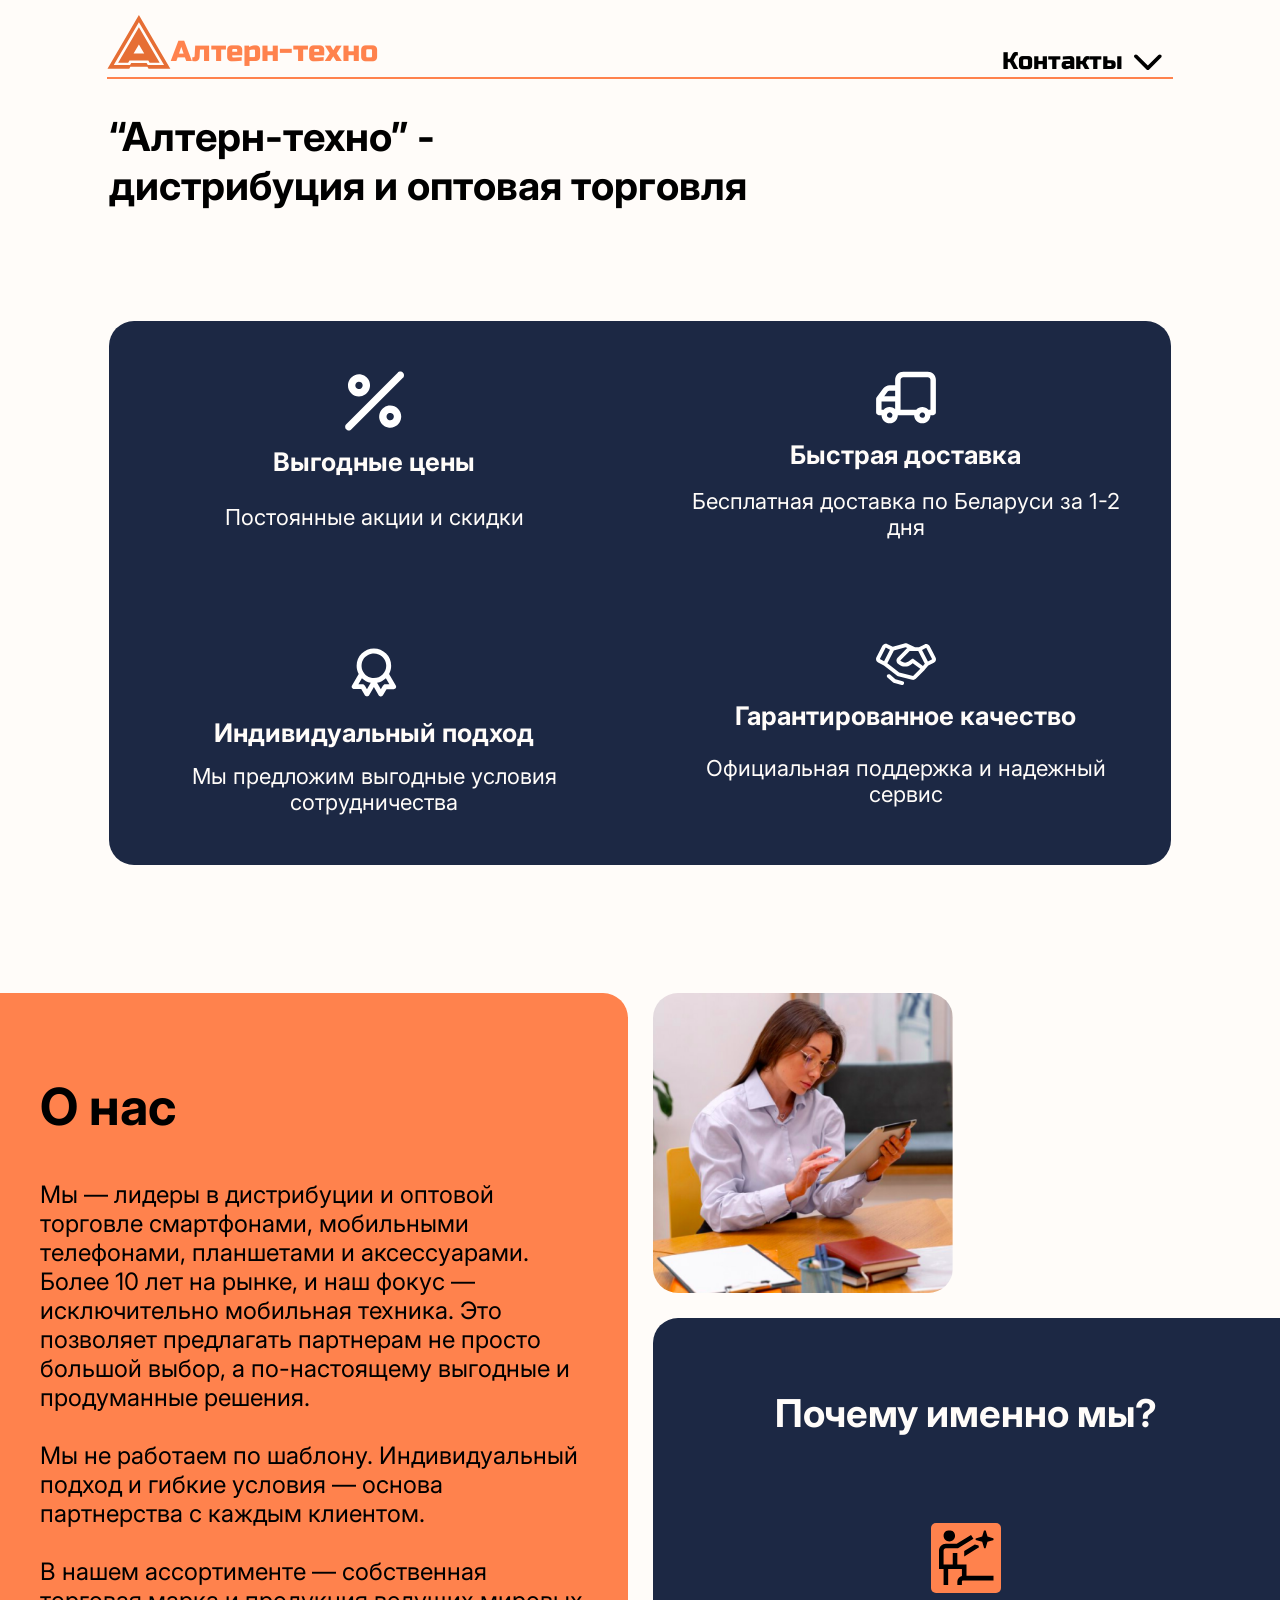
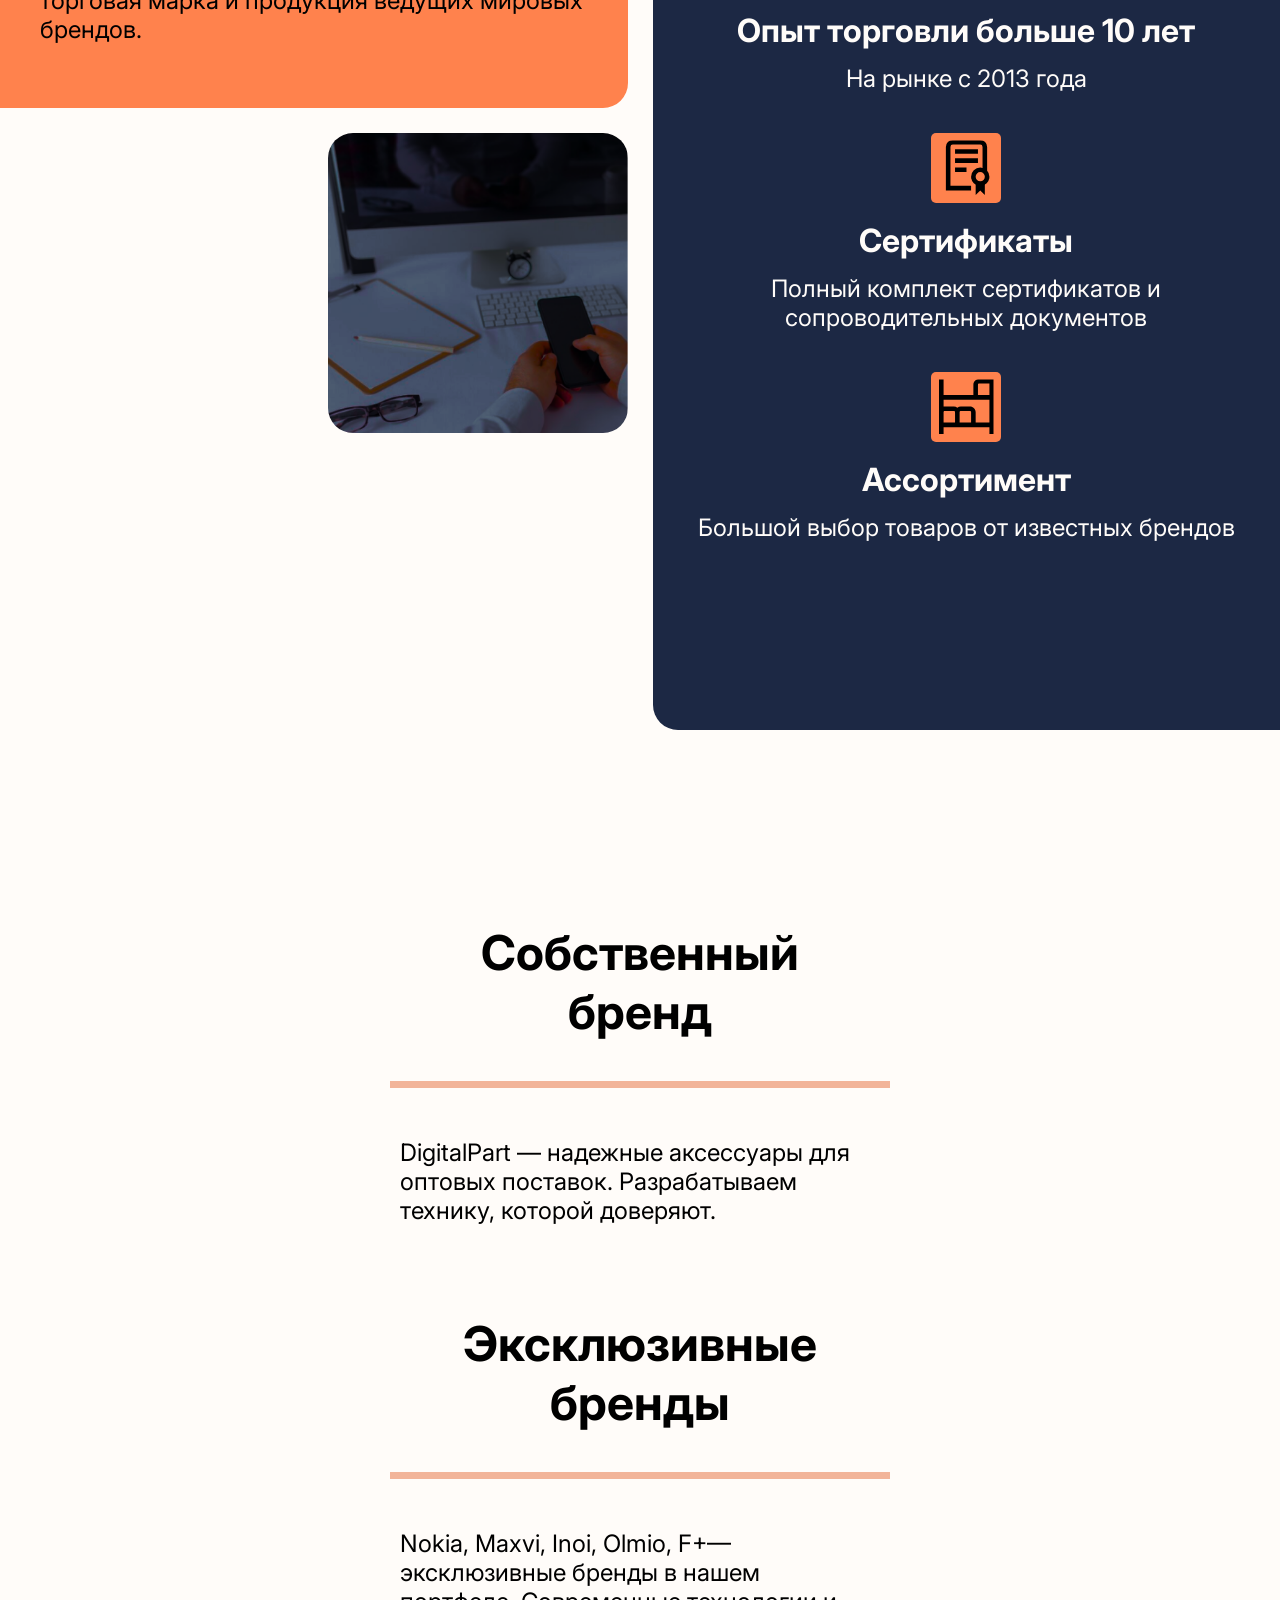
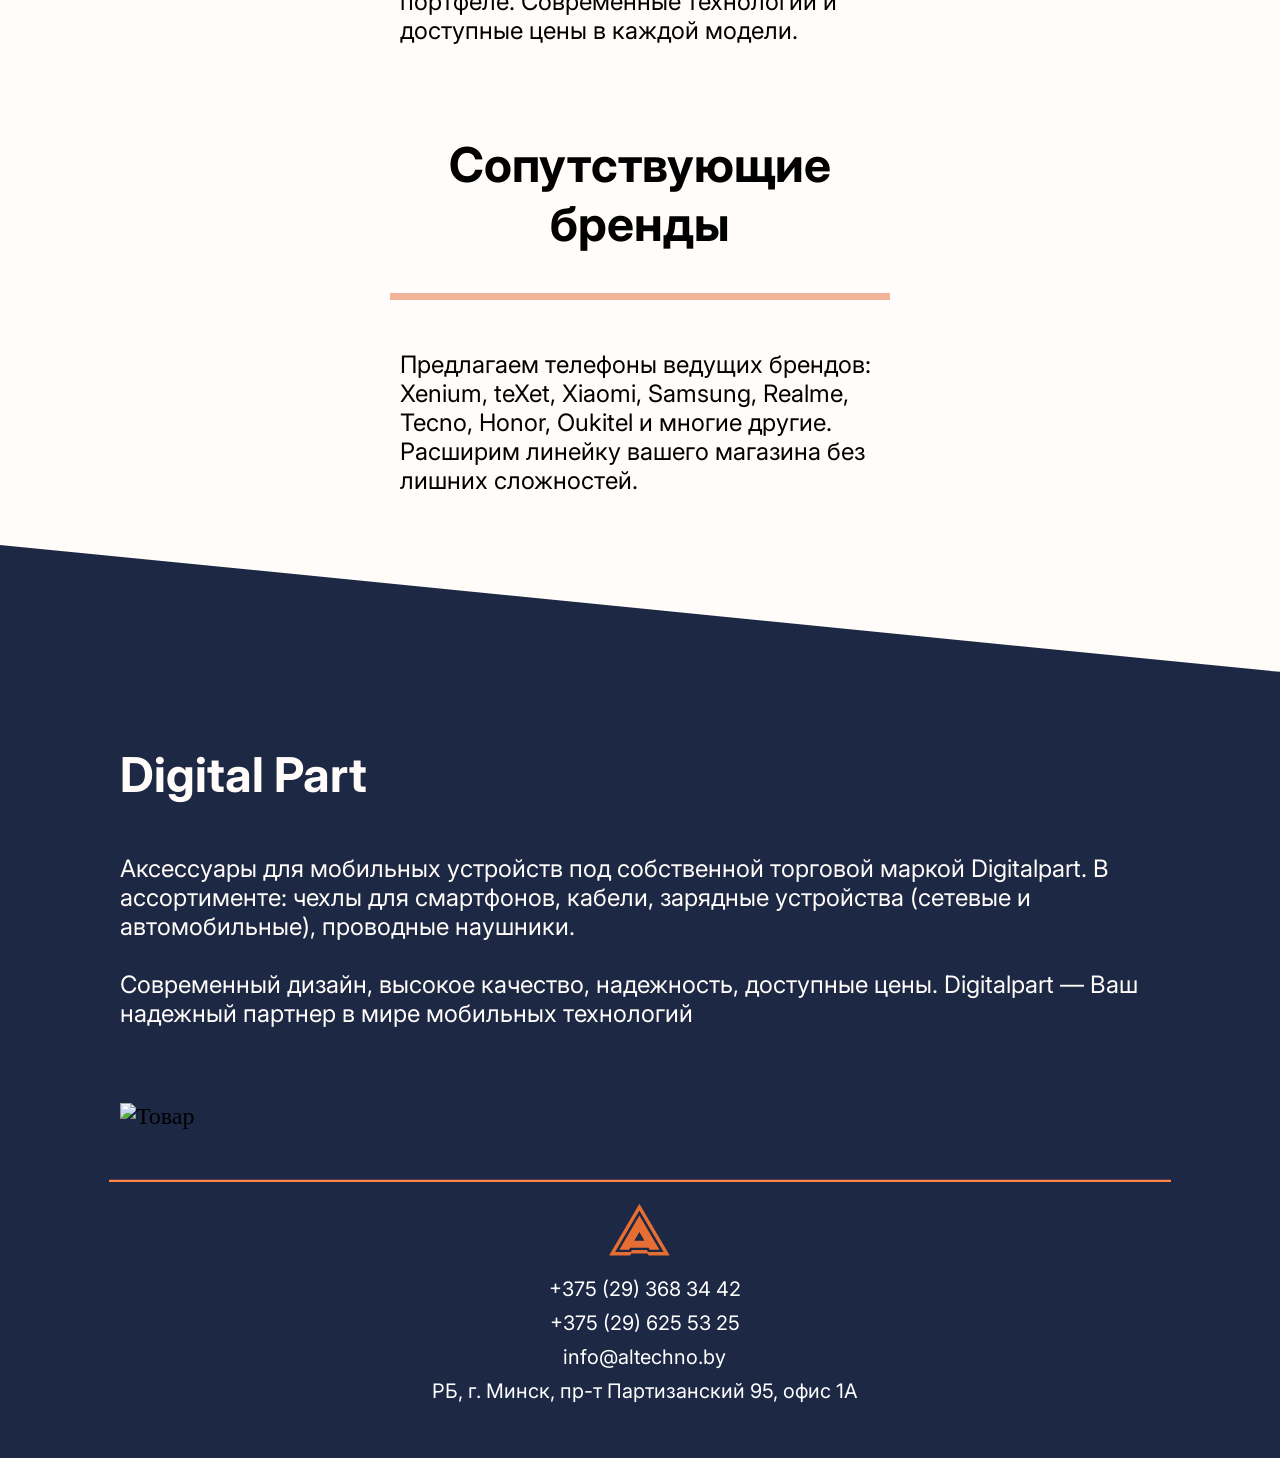
==== index.html @ f747313f "Update index.html" ====
<!DOCTYPE html>
<html lang="ru">

<head>
    <meta charset="UTF-8">
    <meta name="viewport" content="width=device-width, initial-scale=1.0">
    <link rel="stylesheet" href="style.css">
    <!-- <link rel="stylesheet" href="style_adaptiv.css"> -->
    <script rel="stylesheet" href="js/script.js"></script>
    <link rel="preconnect" href="https://fonts.googleapis.com">
    <link rel="preconnect" href="https://fonts.gstatic.com" crossorigin>
    <link
        href="https://fonts.googleapis.com/css2?family=Inter:ital,opsz,wght@0,14..32,100..900;1,14..32,100..900&family=Russo+One&display=swap"
        rel="stylesheet">
    <link rel="icon" href="images/alter-techo.svg" type="icon">
    <title>Алтерн-техно</title>
</head>

<body>
    <header>
        <div class="logo">
            <img src="images/logo.svg" alt="Алтерн-Техно" class="icon">
            <span class="logo-text">Алтерн-техно</span>
        </div>
        <div class="contact-info">
            <div class="social-network">
                <a>
                    <svg xmlns="http://www.w3.org/2000/svg" height="1em" fill="currentColor" viewBox="0 0 512 512">
                        <path
                            d="M 508.5338491295938 41.59381044487427 Q 510.5145067698259 21.78723404255319 494.66924564796903 10.893617021276595 Q 478.8239845261122 0 460.99806576402324 8.912959381044487 L 17.330754352030947 262.43713733075435 L 17.330754352030947 262.43713733075435 Q 1.4854932301740813 272.3404255319149 1.4854932301740813 292.14700193423596 Q 3.4661508704061896 310.963249516441 21.292069632495163 319.87620889748547 L 159.93810444874273 377.31528046421664 L 159.93810444874273 377.31528046421664 L 159.93810444874273 469.4158607350097 L 159.93810444874273 469.4158607350097 Q 159.93810444874273 487.24177949709866 172.81237911025144 499.1257253384913 Q 184.6963249516441 512 202.52224371373308 512 Q 222.32882011605415 512 236.19342359767893 496.1547388781431 L 287.69052224371376 430.79303675048357 L 287.69052224371376 430.79303675048357 L 288.6808510638298 430.79303675048357 L 288.6808510638298 430.79303675048357 L 401.57833655705997 478.32882011605415 L 401.57833655705997 478.32882011605415 Q 415.4429400386847 483.2804642166344 429.3075435203095 476.34816247582205 Q 442.1818181818182 468.4255319148936 445.15280464216636 453.5705996131528 L 508.5338491295938 41.59381044487427 L 508.5338491295938 41.59381044487427 Z M 257.9806576402321 417.91876208897486 L 211.43520309477756 476.34816247582205 L 257.9806576402321 417.91876208897486 L 211.43520309477756 476.34816247582205 Q 207.47388781431334 480.30947775628624 202.52224371373308 480.30947775628624 Q 192.61895551257254 479.3191489361702 191.6286266924565 469.4158607350097 L 191.6286266924565 390.18955512572535 L 191.6286266924565 390.18955512572535 L 257.9806576402321 417.91876208897486 L 257.9806576402321 417.91876208897486 Z M 300.56479690522247 401.08317214700196 L 204.50290135396517 361.47001934235976 L 300.56479690522247 401.08317214700196 L 204.50290135396517 361.47001934235976 L 470.9013539651838 75.26499032882012 L 470.9013539651838 75.26499032882012 L 413.4622823984526 448.61895551257254 L 413.4622823984526 448.61895551257254 L 300.56479690522247 401.08317214700196 L 300.56479690522247 401.08317214700196 Z M 448.12379110251453 53.477756286266924 L 173.80270793036752 348.59574468085106 L 448.12379110251453 53.477756286266924 L 173.80270793036752 348.59574468085106 L 33.176015473887816 290.16634429400386 L 33.176015473887816 290.16634429400386 L 448.12379110251453 53.477756286266924 L 448.12379110251453 53.477756286266924 Z" />
                    </svg>
                    <p class="text-regular">Скоро</p>
                </a>
                <a>
                    <svg xmlns="http://www.w3.org/2000/svg" height="1em" fill="currentColor" viewBox="0 0 512 512">
                        <path
                            d="M 64 96 Q 50 96 41 105 L 41 105 L 41 105 Q 32 114 32 128 L 32 168 L 32 168 L 228 311 L 228 311 Q 256 330 284 311 L 480 168 L 480 168 L 480 128 L 480 128 Q 480 114 471 105 Q 462 96 448 96 L 64 96 L 64 96 Z M 32 208 L 32 384 L 32 208 L 32 384 Q 32 398 41 407 Q 50 416 64 416 L 448 416 L 448 416 Q 462 416 471 407 Q 480 398 480 384 L 480 208 L 480 208 L 303 337 L 303 337 Q 282 353 256 353 Q 230 353 209 337 L 32 208 L 32 208 Z M 0 128 Q 1 101 19 83 L 19 83 L 19 83 Q 37 65 64 64 L 448 64 L 448 64 Q 475 65 493 83 Q 511 101 512 128 L 512 384 L 512 384 Q 511 411 493 429 Q 475 447 448 448 L 64 448 L 64 448 Q 37 447 19 429 Q 1 411 0 384 L 0 128 L 0 128 Z" />
                    </svg>
                    <p class="text-regular">info@altechno.by</p>
                </a>
            </div>
            <div class="telephone">
                <a>
                    <svg xmlns="http://www.w3.org/2000/svg" height="1em" fill="currentColor" viewBox="0 0 512 512">
                        <path
                            d="M 374.5369649805447 275.92217898832683 Q 347.6420233463035 265.96108949416345 327.7198443579766 287.87548638132296 L 294.84824902723733 327.7198443579766 L 294.84824902723733 327.7198443579766 Q 225.12062256809338 286.8793774319066 184.28015564202335 217.15175097276264 L 224.12451361867704 184.28015564202335 L 224.12451361867704 184.28015564202335 Q 246.03891050583658 164.3579766536965 236.07782101167317 137.46303501945525 L 188.26459143968873 25.898832684824903 L 188.26459143968873 25.898832684824903 Q 182.28793774319067 12.949416342412452 169.3385214007782 6.972762645914397 Q 157.3852140077821 0 143.4396887159533 2.9883268482490273 L 31.875486381322958 26.894941634241246 L 31.875486381322958 26.894941634241246 Q 1.9922178988326849 34.86381322957198 0 65.7431906614786 L 0 65.7431906614786 L 0 65.7431906614786 Q 0.9961089494163424 185.27626459143968 55.782101167315176 281.8988326848249 Q 110.56809338521401 379.5175097276265 204.2023346303502 440.2801556420234 Q 297.8365758754864 501.0428015564202 414.38132295719845 511.00389105058366 Q 421.3540856031128 511.00389105058366 428.32684824902725 512 Q 428.32684824902725 512 428.32684824902725 512 Q 428.32684824902725 512 428.32684824902725 512 Q 428.32684824902725 512 428.32684824902725 512 Q 428.32684824902725 512 428.32684824902725 512 Q 437.2918287937743 512 446.2568093385214 512 L 446.2568093385214 512 L 446.2568093385214 512 Q 477.136186770428 510.0077821011673 485.10505836575874 480.12451361867704 L 509.011673151751 368.5603112840467 L 509.011673151751 368.5603112840467 Q 512 354.6147859922179 506.02334630350197 342.66147859922177 Q 499.05058365758754 329.71206225680936 486.1011673151751 323.73540856031127 L 374.5369649805447 275.92217898832683 L 374.5369649805447 275.92217898832683 Z M 446.2568093385214 480.12451361867704 Q 330.7081712062257 479.1284046692607 237.0739299610895 423.3463035019455 L 237.0739299610895 423.3463035019455 L 237.0739299610895 423.3463035019455 Q 143.4396887159533 368.5603112840467 88.65369649805447 274.9260700389105 L 88.65369649805447 274.9260700389105 L 88.65369649805447 274.9260700389105 Q 32.8715953307393 181.29182879377433 31.875486381322958 65.7431906614786 L 31.875486381322958 65.7431906614786 L 31.875486381322958 65.7431906614786 L 31.875486381322958 65.7431906614786 L 31.875486381322958 65.7431906614786 L 31.875486381322958 65.7431906614786 L 31.875486381322958 65.7431906614786 L 31.875486381322958 65.7431906614786 L 31.875486381322958 65.7431906614786 L 31.875486381322958 65.7431906614786 L 31.875486381322958 65.7431906614786 L 31.875486381322958 65.7431906614786 L 31.875486381322958 65.7431906614786 L 31.875486381322958 65.7431906614786 L 31.875486381322958 65.7431906614786 L 31.875486381322958 65.7431906614786 L 31.875486381322958 65.7431906614786 L 31.875486381322958 65.7431906614786 L 31.875486381322958 65.7431906614786 L 31.875486381322958 65.7431906614786 L 31.875486381322958 65.7431906614786 L 31.875486381322958 65.7431906614786 L 31.875486381322958 65.7431906614786 L 31.875486381322958 65.7431906614786 L 31.875486381322958 65.7431906614786 L 31.875486381322958 65.7431906614786 L 31.875486381322958 65.7431906614786 L 31.875486381322958 65.7431906614786 L 31.875486381322958 65.7431906614786 L 31.875486381322958 65.7431906614786 L 31.875486381322958 65.7431906614786 L 31.875486381322958 65.7431906614786 L 31.875486381322958 65.7431906614786 L 31.875486381322958 65.7431906614786 L 31.875486381322958 65.7431906614786 L 31.875486381322958 65.7431906614786 L 31.875486381322958 65.7431906614786 L 31.875486381322958 65.7431906614786 L 31.875486381322958 65.7431906614786 L 31.875486381322958 65.7431906614786 L 31.875486381322958 65.7431906614786 L 31.875486381322958 65.7431906614786 L 31.875486381322958 65.7431906614786 L 31.875486381322958 65.7431906614786 L 31.875486381322958 65.7431906614786 L 31.875486381322958 65.7431906614786 L 31.875486381322958 65.7431906614786 L 31.875486381322958 65.7431906614786 L 31.875486381322958 65.7431906614786 Q 31.875486381322958 59.766536964980546 37.85214007782101 57.77431906614786 L 149.41634241245137 33.86770428015564 L 149.41634241245137 33.86770428015564 Q 155.3929961089494 32.8715953307393 158.38132295719845 38.84824902723735 L 206.1945525291829 150.4124513618677 L 206.1945525291829 150.4124513618677 Q 208.18677042801556 155.3929961089494 204.2023346303502 159.3774319066148 L 163.36186770428014 192.24902723735408 L 163.36186770428014 192.24902723735408 Q 145.431906614786 210.17898832684824 156.38910505836577 233.08949416342412 Q 201.21400778210116 310.7859922178988 278.91050583657585 355.6108949416342 Q 301.82101167315176 366.568093385214 319.7509727626459 348.63813229571986 L 352.6225680933852 307.7976653696498 L 352.6225680933852 307.7976653696498 Q 356.60700389105057 303.81322957198444 361.5875486381323 305.8054474708171 L 473.15175097276267 353.61867704280155 L 473.15175097276267 353.61867704280155 Q 479.1284046692607 355.6108949416342 478.13229571984436 362.58365758754866 L 454.2256809338521 474.147859922179 L 454.2256809338521 474.147859922179 Q 452.23346303501944 480.12451361867704 446.2568093385214 480.12451361867704 Q 446.2568093385214 480.12451361867704 446.2568093385214 480.12451361867704 L 446.2568093385214 480.12451361867704 Z" />
                    </svg>
                    <p class="text-regular">+375 (29) 368 34 42</p>
                </a>
                <a>
                    <svg xmlns="http://www.w3.org/2000/svg" height="1em" fill="currentColor" viewBox="0 0 512 512">
                        <path
                            d="M 374.5369649805447 275.92217898832683 Q 347.6420233463035 265.96108949416345 327.7198443579766 287.87548638132296 L 294.84824902723733 327.7198443579766 L 294.84824902723733 327.7198443579766 Q 225.12062256809338 286.8793774319066 184.28015564202335 217.15175097276264 L 224.12451361867704 184.28015564202335 L 224.12451361867704 184.28015564202335 Q 246.03891050583658 164.3579766536965 236.07782101167317 137.46303501945525 L 188.26459143968873 25.898832684824903 L 188.26459143968873 25.898832684824903 Q 182.28793774319067 12.949416342412452 169.3385214007782 6.972762645914397 Q 157.3852140077821 0 143.4396887159533 2.9883268482490273 L 31.875486381322958 26.894941634241246 L 31.875486381322958 26.894941634241246 Q 1.9922178988326849 34.86381322957198 0 65.7431906614786 L 0 65.7431906614786 L 0 65.7431906614786 Q 0.9961089494163424 185.27626459143968 55.782101167315176 281.8988326848249 Q 110.56809338521401 379.5175097276265 204.2023346303502 440.2801556420234 Q 297.8365758754864 501.0428015564202 414.38132295719845 511.00389105058366 Q 421.3540856031128 511.00389105058366 428.32684824902725 512 Q 428.32684824902725 512 428.32684824902725 512 Q 428.32684824902725 512 428.32684824902725 512 Q 428.32684824902725 512 428.32684824902725 512 Q 428.32684824902725 512 428.32684824902725 512 Q 437.2918287937743 512 446.2568093385214 512 L 446.2568093385214 512 L 446.2568093385214 512 Q 477.136186770428 510.0077821011673 485.10505836575874 480.12451361867704 L 509.011673151751 368.5603112840467 L 509.011673151751 368.5603112840467 Q 512 354.6147859922179 506.02334630350197 342.66147859922177 Q 499.05058365758754 329.71206225680936 486.1011673151751 323.73540856031127 L 374.5369649805447 275.92217898832683 L 374.5369649805447 275.92217898832683 Z M 446.2568093385214 480.12451361867704 Q 330.7081712062257 479.1284046692607 237.0739299610895 423.3463035019455 L 237.0739299610895 423.3463035019455 L 237.0739299610895 423.3463035019455 Q 143.4396887159533 368.5603112840467 88.65369649805447 274.9260700389105 L 88.65369649805447 274.9260700389105 L 88.65369649805447 274.9260700389105 Q 32.8715953307393 181.29182879377433 31.875486381322958 65.7431906614786 L 31.875486381322958 65.7431906614786 L 31.875486381322958 65.7431906614786 L 31.875486381322958 65.7431906614786 L 31.875486381322958 65.7431906614786 L 31.875486381322958 65.7431906614786 L 31.875486381322958 65.7431906614786 L 31.875486381322958 65.7431906614786 L 31.875486381322958 65.7431906614786 L 31.875486381322958 65.7431906614786 L 31.875486381322958 65.7431906614786 L 31.875486381322958 65.7431906614786 L 31.875486381322958 65.7431906614786 L 31.875486381322958 65.7431906614786 L 31.875486381322958 65.7431906614786 L 31.875486381322958 65.7431906614786 L 31.875486381322958 65.7431906614786 L 31.875486381322958 65.7431906614786 L 31.875486381322958 65.7431906614786 L 31.875486381322958 65.7431906614786 L 31.875486381322958 65.7431906614786 L 31.875486381322958 65.7431906614786 L 31.875486381322958 65.7431906614786 L 31.875486381322958 65.7431906614786 L 31.875486381322958 65.7431906614786 L 31.875486381322958 65.7431906614786 L 31.875486381322958 65.7431906614786 L 31.875486381322958 65.7431906614786 L 31.875486381322958 65.7431906614786 L 31.875486381322958 65.7431906614786 L 31.875486381322958 65.7431906614786 L 31.875486381322958 65.7431906614786 L 31.875486381322958 65.7431906614786 L 31.875486381322958 65.7431906614786 L 31.875486381322958 65.7431906614786 L 31.875486381322958 65.7431906614786 L 31.875486381322958 65.7431906614786 L 31.875486381322958 65.7431906614786 L 31.875486381322958 65.7431906614786 L 31.875486381322958 65.7431906614786 L 31.875486381322958 65.7431906614786 L 31.875486381322958 65.7431906614786 L 31.875486381322958 65.7431906614786 L 31.875486381322958 65.7431906614786 L 31.875486381322958 65.7431906614786 L 31.875486381322958 65.7431906614786 L 31.875486381322958 65.7431906614786 L 31.875486381322958 65.7431906614786 L 31.875486381322958 65.7431906614786 Q 31.875486381322958 59.766536964980546 37.85214007782101 57.77431906614786 L 149.41634241245137 33.86770428015564 L 149.41634241245137 33.86770428015564 Q 155.3929961089494 32.8715953307393 158.38132295719845 38.84824902723735 L 206.1945525291829 150.4124513618677 L 206.1945525291829 150.4124513618677 Q 208.18677042801556 155.3929961089494 204.2023346303502 159.3774319066148 L 163.36186770428014 192.24902723735408 L 163.36186770428014 192.24902723735408 Q 145.431906614786 210.17898832684824 156.38910505836577 233.08949416342412 Q 201.21400778210116 310.7859922178988 278.91050583657585 355.6108949416342 Q 301.82101167315176 366.568093385214 319.7509727626459 348.63813229571986 L 352.6225680933852 307.7976653696498 L 352.6225680933852 307.7976653696498 Q 356.60700389105057 303.81322957198444 361.5875486381323 305.8054474708171 L 473.15175097276267 353.61867704280155 L 473.15175097276267 353.61867704280155 Q 479.1284046692607 355.6108949416342 478.13229571984436 362.58365758754866 L 454.2256809338521 474.147859922179 L 454.2256809338521 474.147859922179 Q 452.23346303501944 480.12451361867704 446.2568093385214 480.12451361867704 Q 446.2568093385214 480.12451361867704 446.2568093385214 480.12451361867704 L 446.2568093385214 480.12451361867704 Z" />
                    </svg>
                    <p class="text-regular">+375 (29) 625 53 25</p>
                </a>
            </div>
        </div>
        <details class="dropdown">
            <summary>Контакты<svg width="16" height="9" viewBox="0 0 16 9" fill="none"
                    xmlns="http://www.w3.org/2000/svg">
                    <path
                        d="M7.20574 8.53036C7.59626 8.92088 8.22942 8.92088 8.61995 8.53036L14.9839 2.1664C15.3744 1.77587 15.3744 1.14271 14.9839 0.752182C14.5934 0.361657 13.9602 0.361657 13.5697 0.752182L7.91284 6.40904L2.25599 0.752182C1.86546 0.361658 1.2323 0.361658 0.841774 0.752182C0.451249 1.14271 0.451249 1.77587 0.841774 2.1664L7.20574 8.53036ZM6.91284 7.364L6.91284 7.82325L8.91284 7.82325L8.91284 7.364L6.91284 7.364Z"
                        fill="black" />
                </svg></summary>
            <div class="dropdown-content">
                <a>
                    <svg xmlns="http://www.w3.org/2000/svg" height="1em" fill="currentColor" viewBox="0 0 512 512">
                        <path
                            d="M 508.5338491295938 41.59381044487427 Q 510.5145067698259 21.78723404255319 494.66924564796903 10.893617021276595 Q 478.8239845261122 0 460.99806576402324 8.912959381044487 L 17.330754352030947 262.43713733075435 L 17.330754352030947 262.43713733075435 Q 1.4854932301740813 272.3404255319149 1.4854932301740813 292.14700193423596 Q 3.4661508704061896 310.963249516441 21.292069632495163 319.87620889748547 L 159.93810444874273 377.31528046421664 L 159.93810444874273 377.31528046421664 L 159.93810444874273 469.4158607350097 L 159.93810444874273 469.4158607350097 Q 159.93810444874273 487.24177949709866 172.81237911025144 499.1257253384913 Q 184.6963249516441 512 202.52224371373308 512 Q 222.32882011605415 512 236.19342359767893 496.1547388781431 L 287.69052224371376 430.79303675048357 L 287.69052224371376 430.79303675048357 L 288.6808510638298 430.79303675048357 L 288.6808510638298 430.79303675048357 L 401.57833655705997 478.32882011605415 L 401.57833655705997 478.32882011605415 Q 415.4429400386847 483.2804642166344 429.3075435203095 476.34816247582205 Q 442.1818181818182 468.4255319148936 445.15280464216636 453.5705996131528 L 508.5338491295938 41.59381044487427 L 508.5338491295938 41.59381044487427 Z M 257.9806576402321 417.91876208897486 L 211.43520309477756 476.34816247582205 L 257.9806576402321 417.91876208897486 L 211.43520309477756 476.34816247582205 Q 207.47388781431334 480.30947775628624 202.52224371373308 480.30947775628624 Q 192.61895551257254 479.3191489361702 191.6286266924565 469.4158607350097 L 191.6286266924565 390.18955512572535 L 191.6286266924565 390.18955512572535 L 257.9806576402321 417.91876208897486 L 257.9806576402321 417.91876208897486 Z M 300.56479690522247 401.08317214700196 L 204.50290135396517 361.47001934235976 L 300.56479690522247 401.08317214700196 L 204.50290135396517 361.47001934235976 L 470.9013539651838 75.26499032882012 L 470.9013539651838 75.26499032882012 L 413.4622823984526 448.61895551257254 L 413.4622823984526 448.61895551257254 L 300.56479690522247 401.08317214700196 L 300.56479690522247 401.08317214700196 Z M 448.12379110251453 53.477756286266924 L 173.80270793036752 348.59574468085106 L 448.12379110251453 53.477756286266924 L 173.80270793036752 348.59574468085106 L 33.176015473887816 290.16634429400386 L 33.176015473887816 290.16634429400386 L 448.12379110251453 53.477756286266924 L 448.12379110251453 53.477756286266924 Z" />
                    </svg>
                    <p class="text-regular">Скоро</p>
                </a>
                <a>
                    <svg xmlns="http://www.w3.org/2000/svg" height="1em" fill="currentColor" viewBox="0 0 512 512">
                        <path
                            d="M 64 96 Q 50 96 41 105 L 41 105 L 41 105 Q 32 114 32 128 L 32 168 L 32 168 L 228 311 L 228 311 Q 256 330 284 311 L 480 168 L 480 168 L 480 128 L 480 128 Q 480 114 471 105 Q 462 96 448 96 L 64 96 L 64 96 Z M 32 208 L 32 384 L 32 208 L 32 384 Q 32 398 41 407 Q 50 416 64 416 L 448 416 L 448 416 Q 462 416 471 407 Q 480 398 480 384 L 480 208 L 480 208 L 303 337 L 303 337 Q 282 353 256 353 Q 230 353 209 337 L 32 208 L 32 208 Z M 0 128 Q 1 101 19 83 L 19 83 L 19 83 Q 37 65 64 64 L 448 64 L 448 64 Q 475 65 493 83 Q 511 101 512 128 L 512 384 L 512 384 Q 511 411 493 429 Q 475 447 448 448 L 64 448 L 64 448 Q 37 447 19 429 Q 1 411 0 384 L 0 128 L 0 128 Z" />
                    </svg>
                    <p class="text-regular">info@altechno.by</p>
                </a>
                <a>
                    <svg xmlns="http://www.w3.org/2000/svg" height="1em" fill="currentColor" viewBox="0 0 512 512">
                        <path
                            d="M 374.5369649805447 275.92217898832683 Q 347.6420233463035 265.96108949416345 327.7198443579766 287.87548638132296 L 294.84824902723733 327.7198443579766 L 294.84824902723733 327.7198443579766 Q 225.12062256809338 286.8793774319066 184.28015564202335 217.15175097276264 L 224.12451361867704 184.28015564202335 L 224.12451361867704 184.28015564202335 Q 246.03891050583658 164.3579766536965 236.07782101167317 137.46303501945525 L 188.26459143968873 25.898832684824903 L 188.26459143968873 25.898832684824903 Q 182.28793774319067 12.949416342412452 169.3385214007782 6.972762645914397 Q 157.3852140077821 0 143.4396887159533 2.9883268482490273 L 31.875486381322958 26.894941634241246 L 31.875486381322958 26.894941634241246 Q 1.9922178988326849 34.86381322957198 0 65.7431906614786 L 0 65.7431906614786 L 0 65.7431906614786 Q 0.9961089494163424 185.27626459143968 55.782101167315176 281.8988326848249 Q 110.56809338521401 379.5175097276265 204.2023346303502 440.2801556420234 Q 297.8365758754864 501.0428015564202 414.38132295719845 511.00389105058366 Q 421.3540856031128 511.00389105058366 428.32684824902725 512 Q 428.32684824902725 512 428.32684824902725 512 Q 428.32684824902725 512 428.32684824902725 512 Q 428.32684824902725 512 428.32684824902725 512 Q 428.32684824902725 512 428.32684824902725 512 Q 437.2918287937743 512 446.2568093385214 512 L 446.2568093385214 512 L 446.2568093385214 512 Q 477.136186770428 510.0077821011673 485.10505836575874 480.12451361867704 L 509.011673151751 368.5603112840467 L 509.011673151751 368.5603112840467 Q 512 354.6147859922179 506.02334630350197 342.66147859922177 Q 499.05058365758754 329.71206225680936 486.1011673151751 323.73540856031127 L 374.5369649805447 275.92217898832683 L 374.5369649805447 275.92217898832683 Z M 446.2568093385214 480.12451361867704 Q 330.7081712062257 479.1284046692607 237.0739299610895 423.3463035019455 L 237.0739299610895 423.3463035019455 L 237.0739299610895 423.3463035019455 Q 143.4396887159533 368.5603112840467 88.65369649805447 274.9260700389105 L 88.65369649805447 274.9260700389105 L 88.65369649805447 274.9260700389105 Q 32.8715953307393 181.29182879377433 31.875486381322958 65.7431906614786 L 31.875486381322958 65.7431906614786 L 31.875486381322958 65.7431906614786 L 31.875486381322958 65.7431906614786 L 31.875486381322958 65.7431906614786 L 31.875486381322958 65.7431906614786 L 31.875486381322958 65.7431906614786 L 31.875486381322958 65.7431906614786 L 31.875486381322958 65.7431906614786 L 31.875486381322958 65.7431906614786 L 31.875486381322958 65.7431906614786 L 31.875486381322958 65.7431906614786 L 31.875486381322958 65.7431906614786 L 31.875486381322958 65.7431906614786 L 31.875486381322958 65.7431906614786 L 31.875486381322958 65.7431906614786 L 31.875486381322958 65.7431906614786 L 31.875486381322958 65.7431906614786 L 31.875486381322958 65.7431906614786 L 31.875486381322958 65.7431906614786 L 31.875486381322958 65.7431906614786 L 31.875486381322958 65.7431906614786 L 31.875486381322958 65.7431906614786 L 31.875486381322958 65.7431906614786 L 31.875486381322958 65.7431906614786 L 31.875486381322958 65.7431906614786 L 31.875486381322958 65.7431906614786 L 31.875486381322958 65.7431906614786 L 31.875486381322958 65.7431906614786 L 31.875486381322958 65.7431906614786 L 31.875486381322958 65.7431906614786 L 31.875486381322958 65.7431906614786 L 31.875486381322958 65.7431906614786 L 31.875486381322958 65.7431906614786 L 31.875486381322958 65.7431906614786 L 31.875486381322958 65.7431906614786 L 31.875486381322958 65.7431906614786 L 31.875486381322958 65.7431906614786 L 31.875486381322958 65.7431906614786 L 31.875486381322958 65.7431906614786 L 31.875486381322958 65.7431906614786 L 31.875486381322958 65.7431906614786 L 31.875486381322958 65.7431906614786 L 31.875486381322958 65.7431906614786 L 31.875486381322958 65.7431906614786 L 31.875486381322958 65.7431906614786 L 31.875486381322958 65.7431906614786 L 31.875486381322958 65.7431906614786 L 31.875486381322958 65.7431906614786 Q 31.875486381322958 59.766536964980546 37.85214007782101 57.77431906614786 L 149.41634241245137 33.86770428015564 L 149.41634241245137 33.86770428015564 Q 155.3929961089494 32.8715953307393 158.38132295719845 38.84824902723735 L 206.1945525291829 150.4124513618677 L 206.1945525291829 150.4124513618677 Q 208.18677042801556 155.3929961089494 204.2023346303502 159.3774319066148 L 163.36186770428014 192.24902723735408 L 163.36186770428014 192.24902723735408 Q 145.431906614786 210.17898832684824 156.38910505836577 233.08949416342412 Q 201.21400778210116 310.7859922178988 278.91050583657585 355.6108949416342 Q 301.82101167315176 366.568093385214 319.7509727626459 348.63813229571986 L 352.6225680933852 307.7976653696498 L 352.6225680933852 307.7976653696498 Q 356.60700389105057 303.81322957198444 361.5875486381323 305.8054474708171 L 473.15175097276267 353.61867704280155 L 473.15175097276267 353.61867704280155 Q 479.1284046692607 355.6108949416342 478.13229571984436 362.58365758754866 L 454.2256809338521 474.147859922179 L 454.2256809338521 474.147859922179 Q 452.23346303501944 480.12451361867704 446.2568093385214 480.12451361867704 Q 446.2568093385214 480.12451361867704 446.2568093385214 480.12451361867704 L 446.2568093385214 480.12451361867704 Z" />
                    </svg>
                    <p class="text-regular">+375 (29) 368 34 42</p>
                </a>
                <a>
                    <svg xmlns="http://www.w3.org/2000/svg" height="1em" fill="currentColor" viewBox="0 0 512 512">
                        <path
                            d="M 374.5369649805447 275.92217898832683 Q 347.6420233463035 265.96108949416345 327.7198443579766 287.87548638132296 L 294.84824902723733 327.7198443579766 L 294.84824902723733 327.7198443579766 Q 225.12062256809338 286.8793774319066 184.28015564202335 217.15175097276264 L 224.12451361867704 184.28015564202335 L 224.12451361867704 184.28015564202335 Q 246.03891050583658 164.3579766536965 236.07782101167317 137.46303501945525 L 188.26459143968873 25.898832684824903 L 188.26459143968873 25.898832684824903 Q 182.28793774319067 12.949416342412452 169.3385214007782 6.972762645914397 Q 157.3852140077821 0 143.4396887159533 2.9883268482490273 L 31.875486381322958 26.894941634241246 L 31.875486381322958 26.894941634241246 Q 1.9922178988326849 34.86381322957198 0 65.7431906614786 L 0 65.7431906614786 L 0 65.7431906614786 Q 0.9961089494163424 185.27626459143968 55.782101167315176 281.8988326848249 Q 110.56809338521401 379.5175097276265 204.2023346303502 440.2801556420234 Q 297.8365758754864 501.0428015564202 414.38132295719845 511.00389105058366 Q 421.3540856031128 511.00389105058366 428.32684824902725 512 Q 428.32684824902725 512 428.32684824902725 512 Q 428.32684824902725 512 428.32684824902725 512 Q 428.32684824902725 512 428.32684824902725 512 Q 428.32684824902725 512 428.32684824902725 512 Q 437.2918287937743 512 446.2568093385214 512 L 446.2568093385214 512 L 446.2568093385214 512 Q 477.136186770428 510.0077821011673 485.10505836575874 480.12451361867704 L 509.011673151751 368.5603112840467 L 509.011673151751 368.5603112840467 Q 512 354.6147859922179 506.02334630350197 342.66147859922177 Q 499.05058365758754 329.71206225680936 486.1011673151751 323.73540856031127 L 374.5369649805447 275.92217898832683 L 374.5369649805447 275.92217898832683 Z M 446.2568093385214 480.12451361867704 Q 330.7081712062257 479.1284046692607 237.0739299610895 423.3463035019455 L 237.0739299610895 423.3463035019455 L 237.0739299610895 423.3463035019455 Q 143.4396887159533 368.5603112840467 88.65369649805447 274.9260700389105 L 88.65369649805447 274.9260700389105 L 88.65369649805447 274.9260700389105 Q 32.8715953307393 181.29182879377433 31.875486381322958 65.7431906614786 L 31.875486381322958 65.7431906614786 L 31.875486381322958 65.7431906614786 L 31.875486381322958 65.7431906614786 L 31.875486381322958 65.7431906614786 L 31.875486381322958 65.7431906614786 L 31.875486381322958 65.7431906614786 L 31.875486381322958 65.7431906614786 L 31.875486381322958 65.7431906614786 L 31.875486381322958 65.7431906614786 L 31.875486381322958 65.7431906614786 L 31.875486381322958 65.7431906614786 L 31.875486381322958 65.7431906614786 L 31.875486381322958 65.7431906614786 L 31.875486381322958 65.7431906614786 L 31.875486381322958 65.7431906614786 L 31.875486381322958 65.7431906614786 L 31.875486381322958 65.7431906614786 L 31.875486381322958 65.7431906614786 L 31.875486381322958 65.7431906614786 L 31.875486381322958 65.7431906614786 L 31.875486381322958 65.7431906614786 L 31.875486381322958 65.7431906614786 L 31.875486381322958 65.7431906614786 L 31.875486381322958 65.7431906614786 L 31.875486381322958 65.7431906614786 L 31.875486381322958 65.7431906614786 L 31.875486381322958 65.7431906614786 L 31.875486381322958 65.7431906614786 L 31.875486381322958 65.7431906614786 L 31.875486381322958 65.7431906614786 L 31.875486381322958 65.7431906614786 L 31.875486381322958 65.7431906614786 L 31.875486381322958 65.7431906614786 L 31.875486381322958 65.7431906614786 L 31.875486381322958 65.7431906614786 L 31.875486381322958 65.7431906614786 L 31.875486381322958 65.7431906614786 L 31.875486381322958 65.7431906614786 L 31.875486381322958 65.7431906614786 L 31.875486381322958 65.7431906614786 L 31.875486381322958 65.7431906614786 L 31.875486381322958 65.7431906614786 L 31.875486381322958 65.7431906614786 L 31.875486381322958 65.7431906614786 L 31.875486381322958 65.7431906614786 L 31.875486381322958 65.7431906614786 L 31.875486381322958 65.7431906614786 L 31.875486381322958 65.7431906614786 Q 31.875486381322958 59.766536964980546 37.85214007782101 57.77431906614786 L 149.41634241245137 33.86770428015564 L 149.41634241245137 33.86770428015564 Q 155.3929961089494 32.8715953307393 158.38132295719845 38.84824902723735 L 206.1945525291829 150.4124513618677 L 206.1945525291829 150.4124513618677 Q 208.18677042801556 155.3929961089494 204.2023346303502 159.3774319066148 L 163.36186770428014 192.24902723735408 L 163.36186770428014 192.24902723735408 Q 145.431906614786 210.17898832684824 156.38910505836577 233.08949416342412 Q 201.21400778210116 310.7859922178988 278.91050583657585 355.6108949416342 Q 301.82101167315176 366.568093385214 319.7509727626459 348.63813229571986 L 352.6225680933852 307.7976653696498 L 352.6225680933852 307.7976653696498 Q 356.60700389105057 303.81322957198444 361.5875486381323 305.8054474708171 L 473.15175097276267 353.61867704280155 L 473.15175097276267 353.61867704280155 Q 479.1284046692607 355.6108949416342 478.13229571984436 362.58365758754866 L 454.2256809338521 474.147859922179 L 454.2256809338521 474.147859922179 Q 452.23346303501944 480.12451361867704 446.2568093385214 480.12451361867704 Q 446.2568093385214 480.12451361867704 446.2568093385214 480.12451361867704 L 446.2568093385214 480.12451361867704 Z" />
                    </svg>
                    <p class="text-regular">+375 (29) 625 53 25</p>
                </a>
            </div>
        </details>
    </header>
    <hr>
    <section class="promo">
        <div class="promo-container">
            <h1>“Алтерн-техно” -<br>дистрибуция и оптовая торговля</h1>
            <div class="video"> <img src="images/image.png" alt="" style="width: 95%;">
               
            </div>
        </div>
    </section>
    <section class="advantages">
        <div class="advantages-container">
            <div class="advantages-content">
                <img src="images/favorable-prices.svg" alt="Выгодные цены" class="icon">
                <h2 class="text-sem">Выгодные цены</h2>
                <p class="text-regular">Постоянные акции и скидки</p>
            </div>
            <div class="advantages-content">
                <img src="images/individual-income.svg" alt="Подход" class="icon">
                <h2 class="text-sem">Индивидуальный подход</h2>
                <p class="text-regular">Мы предложим выгодные условия сотрудничества</p>
            </div>
            <div class="advantages-content">
                <img src="images/car.svg" alt="Быстрая доставка" class="icon">
                <h2 class="text-sem">Быстрая доставка</h2>
                <p class="text-regular">Бесплатная доставка по Беларуси за 1-2 дня</p>
            </div>
            <div class="advantages-content">
                <img src="images/arms.svg" alt="Гарантированное качество" class="icon">
                <h2 class="text-sem">Гарантированное качество</h2>
                <p class="text-regular">Официальная поддержка и надежный сервис</p>
            </div>
        </div>
    </section>
    <section class="about_us">
        <div class="about_us-container">
            <div class="image"></div>
            <div class="image"></div>
            <div class="second">
                <div class="second-text">
                    <h1 class="text-large">О нас</h1>
                    <p class="text-regular">
                        Мы — лидеры в дистрибуции и оптовой торговле смартфонами, мобильными телефонами, планшетами и
                        аксессуарами. Более 10 лет на рынке, и наш фокус — исключительно мобильная техника. Это
                        позволяет предлагать партнерам не просто большой выбор, а по-настоящему выгодные и продуманные
                        решения.
<br><br>
                        Мы не работаем по шаблону. Индивидуальный подход и гибкие условия — основа партнерства с каждым
                        клиентом.
<br><br>
                        В нашем ассортименте — собственная торговая марка и продукция ведущих мировых брендов.
                        

                    </p>
                </div>
            </div>
            <div class="why_me">
                <div class="why_me-container">
                    <h2 class="text-large">Почему именно мы?</h2>
                    <ul class="about_us_why_me">
                        <li>
                            <div class="about_us_why_me_item">
                                <img src="images/experience.svg" class="icon">
                                <h1 class="text-sem">Опыт торговли больше 10 лет</h1>
                            </div>
                            <p class="text-regular">На рынке с 2013 года</p>
                        </li>
                        <li>
                            <div class="about_us_why_me_item">
                                <img src="images/certificates.svg" class="icon">
                                <h1 class="text-sem">Сертификаты</h1>
                            </div>
                            <p class="text-regular">Полный комплект сертификатов и сопроводительных документов</p>
                        </li>
                        <li>
                            <div class="about_us_why_me_item">
                                <img src="images/assortment.svg" class="icon">
                                <h1 class="text-sem">Ассортимент</h1>
                            </div>
                            <p class="text-regular">Большой выбор товаров от известных брендов</p>
                        </li>
                    </ul>
                </div>
            </div>
        </div>
    </section>
    <section class="brands">
        <ul class="brands_list">
            <li class="brands_list_item">
                <h1>Собственный<br> бренд</h1>
                <hr>
                <p>DigitalPart — надежные аксессуары для оптовых поставок. Разрабатываем технику, которой доверяют.</p>
            </li>
            <li class="brands_list_item">
                <h1>Эксклюзивные бренды</h1>
                <hr>
                <p>Nokia, Maxvi, Inoi, Olmio, F+— эксклюзивные бренды в нашем портфеле. Современные технологии и доступные цены в каждой модели.</p>
            </li>
            <li class="brands_list_item">
                <h1>Сопутствующие бренды</h1>
                <hr>
                <p>Предлагаем телефоны ведущих брендов: Xenium, teXet, Xiaomi, Samsung, Realme, Tecno, Honor, Oukitel и многие другие. Расширим линейку вашего магазина без лишних сложностей.
                </p>
            </li>
        </ul>
    </section>
    <section class="digital">
        <div class="digital-container">
            <h1>Digital Part </h1>
            <div class="digital-content">
                <p>Аксессуары для мобильных устройств под собственной торговой маркой Digitalpart.
                    В ассортименте: чехлы для смартфонов, кабели, зарядные устройства (сетевые и автомобильные),
                    проводные наушники.
                    <br><br>
                    Современный дизайн, высокое качество, надежность, доступные цены.
                    Digitalpart — Ваш надежный партнер в мире мобильных технологий
                </p>
                 <div class="tovar">   <img src="images/tovar1.jpg" alt="Товар"></div>
            </div>
        </div>
    </section>
    <footer>
        <div class="footer-container">
            <div class="logo">
                <img src="images/alter-techo.svg" alt="Алтерн-Техно" class="logo">
            </div>
            <div class="telephone">
                <a>
                    <img src="images/telephone.svg" alt="Номер телефона" class="icon">
                    <span>+375 (29) 368 34 42</span>
                </a>
                <a>
                    <span>+375 (29) 625 53 25</span>
                </a>
            </div>
            <div class="social_network">
                <a>
                    <img src="images/email.svg" alt="Почта" class="icon">
                    <span>info@altechno.by</span>
                </a>
                <a>
                    <span class="address">РБ, г. Минск, пр-т Партизанский 95, офис 1А</span>
                </a>
                
            </div>
        </div>
    </footer>
</body>


</html>
---- style.css ----
@charset "UTF-8";

html {
  font-size: 24px;
}
.text-regular {
  font-family: "Inter", serif;
  font-size: clamp(16px, 2vw, 24px);
}
.text-sem {
  font-family: "Inter", serif;
  font-size: clamp(24px, 2vw, 32px);
  height: calc(clamp(24px, 2vw, 32px) * 1.5);
  margin: 0;
}
.text-large {
  font-family: "Inter", serif;
  font-size: clamp(36px, 4vw, 64px);
}
hr {
  margin: 0 8.333vw;
  border: none;
  border-bottom: #FF824D solid 2px;
}
body {
  background-color: #FFFCF9;
  margin: 0;
}
@media (min-width: 1440px){
  header{
    display: flex;
    align-items: center;
    justify-content: space-between;
    padding: 15px 8.333vw 0 8.333vw;
  }
  header .logo{
    display: flex;
  }
  header .logo .icon{
    width: clamp(50px, 5vw, 102px);
  }
  header .logo .logo-text{
    color: #FF824D;
    font-family: "Russo One", serif;
    font-weight: 400;
    font-size: 1.23vw;
    display: flex;
    align-items: end;
  }
  header .contact-info{
    display: flex;
    flex-direction: row;
    height: max-content;
  }
  header .contact-info  a{
    display: flex;
    padding-left: 30px;
    align-items: center;
    height: 60px;
  }
  header .contact-info a img{
    padding-right: 5px;
    width: 35px;
    height: 35px;
  }
  header .dropdown{
    display: none;
  }
  header .dropdown summary,
  footer .dropdown summary {
    display: none;
  }
  body .promo{
    width: 100%;
    display: flex;
    justify-content: center;
    align-items: center;
  }
  body .promo .promo-container{
    width: 83%;
    display: flex;
    justify-content: space-between;
    position: relative;
  }
  body .promo .promo-container h1{
    font-size: 80px;
    font-family: 'inter';
  }
  body .promo .promo-container .video .promo-media .background-triangle{
    position: absolute;
    left: -18px;
    bottom: -50px;
    width: 500px;
    height: 500px;
    z-index: -2;
  }
  body .promo .promo-container .video .promo-media .container-video{
    position: relative;
    width: 460px;
    height: 460px;
    overflow: hidden;
    position: relative;
    clip-path: polygon(50% 15%, 0% 100%, 100% 100%);
    z-index: -1;
  }
  body .promo .promo-container .video .promo-media video {
      position: absolute;
      top: 50%;
      left: 50%;
      width: auto;
      height: 100%;
      transform: translate(-50%, -35%);
  }
  body .promo .promo-container .video .promo-media #playPauseButton{
    all: unset;
    background-color: #454c73;
    width: 100px;
    height: 100px;
    position: absolute;
    bottom: -50px;
    left: 50px;
    cursor: pointer;
    border-radius: 100px;
    display: flex;
    justify-content: center;
    align-items: center;
  }
  body .promo .promo-container .video .promo-media #playPauseButton svg{
    z-index: 1;
    width: 40px;
    height: 40px; 
  }
  body .advantages{
    width: 100%;
    height: 700px;
    display: flex;
    justify-content: center;
    align-items: center;
  }
  body .advantages .advantages-container{
    width: 83%;
    height: max-content;
    display: flex;
    flex-direction: row;
    background-color: #1C2844;
    border-radius: 25px;
  }
  body .advantages .advantages-container .advantages-content{
    width: 100%;
    display: flex;
    flex-direction: column;
    align-items: center;
    padding: 0 50px;
    margin: 50px 0;
    border-right: 3px solid #FF824D;
  }
  body .advantages .advantages-container .advantages-content:first-child{
    border-left: none;
  }
  body .advantages .advantages-container .advantages-content:nth-of-type(2){
    border-right: none;
  }
  body .advantages .advantages-container .advantages-content:nth-of-type(4){
    border-left: none;
    border-right: none;
  }
  body .advantages .advantages-container .advantages-content img, 
  body .advantages .advantages-container .advantages-content h2,
  body .advantages .advantages-container .advantages-content p{
    margin: auto 0;
    color: #FFFCF9;
  }
  body .advantages .advantages-container .advantages-content img{
    width: 60px;
    margin: 0;
  }
  body .advantages .advantages-container .advantages-content h2{
    margin: 15px 0;
  }
  body .advantages .advantages-container .advantages-content p{
    font-size: 22px;
  }
  body .advantages .advantages-container .advantages-content h2, body .advantages .advantages-container .advantages-content p{
    height: max-content;
    text-align: center;
  }
  body .advantages .advantages-container .advantages-content:nth-child(3){
    background-color: #FF824D;
    color: #1C2844;
    margin: -50px 0;
    padding: 70px 50px;
    border-radius: 25px;
  }
  body .advantages .advantages-container .advantages-content:nth-child(3) img, 
  body .advantages .advantages-container .advantages-content:nth-child(3) h2,
  body .advantages .advantages-container .advantages-content:nth-child(3) p{
    filter: invert();
  }
  body .about_us {
    width: 100%;
    display: flex;
    flex-direction: column;
    align-items: center;
    gap: 40px;
    padding: 100px 0 200px 0;
  }
  body .about_us .about_us-container {
    display: grid;
    grid-template-columns: auto 1fr 1fr;
    grid-template-rows: 1fr 1fr;
    background-color: #1C2844;
    border-radius: 25px;
    width: 83%;
    height: max-content;
  }
  body .about_us .about_us-container .image {
    width: 415px;
    height: 100%;
    background-color: unset;
    grid-column: 1;
    background-position: center;
    background-repeat: no-repeat;
    background-size: cover;
  }
  body .about_us .about_us-container .image:nth-child(1){
    grid-row: 1;
    background-image: url(images/man.png);
    border-top-left-radius: 25px;
  }
  body .about_us .about_us-container .image:nth-child(2){
    background-image: url(images/woman.png);
    border-bottom-left-radius: 25px;
  }
  body .about_us .about_us-container .second {
    grid-column: 2;
    grid-row: 1/3;
    height: calc(100% + 150px);
    margin-top: -75px;
  }
  body .about_us .about_us-container .second .second-text {
    background-color: #FF824D;
    align-items: flex-start;
    padding: 40px;
    z-index: 2;
    border-radius: 25px;
    margin-bottom: -200px;
    min-height: 900px;
  }
  body .about_us .why_me {
    grid-column: 3;
    grid-row: 1 / 3;
    display: flex;
    flex-direction: column;
    align-items: flex-start;
    padding: 40px;
    height: 90%;
    border-radius: 25px;
  }
  body .about_us .why_me h2 {
    font-size: clamp(32px, 3vw, 40px);
    color: #FFFCF9;
    margin-bottom: 20px;
  }
  body .about_us .why_me .about_us_why_me {
    list-style: none;
    color: #FFFCF9;
    display: flex;
    flex-direction: column;
    gap: 40px;
    padding: 60px 0 60px 0;
  }
  body .about_us .why_me .about_us_why_me .about_us_why_me_item {
    display: flex;
    align-items: center;
    gap: 18px;
  }
  body .about_us .why_me h2 {
    margin-left: 88px;
  }
  body .about_us .why_me p {
    margin: 20px 0 0 88px;
  }
  body .about_us .why_me .about_us_why_me_item img {
    z-index: 2;
  }
  body .about_us .why_me .about_us_why_me_item h1 {
    font-size: 32px;
    height: 100%;
  }
  body .about_us .why_me .about_us_why_me_item .icon {
    width: 55px;
    background-color: #FF824D;
    padding: 7.5px;
    border-radius: 5px;
  }
  body .brands .brands_list {
    display: flex;
    flex-wrap: wrap;
    list-style: none;
    justify-content: center;
    margin: 0 160px;
    padding: 0;
  }
  body .brands .brands_list :nth-child(2) {
    margin: 0 40px;
  }
  body .brands .brands_list .brands_list_item {
    display: flex;
    flex-direction: column;
    width: 500px;
  }
  body .brands .brands_list .brands_list_item h1,
  body .brands .brands_list .brands_list_item p{
    font-family: 'Inter';
  }
  body .brands .brands_list .brands_list_item h1 {
    font-size: 48px;
    text-align: center;
  }
  body .brands .brands_list .brands_list_item hr {
    margin: 0;
    border-bottom: rgba(230, 110, 58, 0.5) solid 7px;
    width: 100%;
  }
  body .brands .brands_list .brands_list_item p {
    font-size: 24px;
    margin: 50px 10px;
    text-align: left;
  }
  body .promo-media {
    position: relative;
  }
  body .background-triangle {
    position: absolute;
    left: 10px;
    width: 540px;
    height: 540px;
    z-index: -2;
  }
  body .container-video {
    position: relative;
    width: 200px;
    height: 200px;
    overflow: hidden;
    position: relative;
    -webkit-clip-path: polygon(50% 15%, 0% 100%, 100% 100%);
            clip-path: polygon(50% 15%, 0% 100%, 100% 100%);
    z-index: -1;
  }
  body video {
    position: absolute;
    top: 50%;
    left: 50%;
    width: auto;
    height: 100%;
    transform: translate(-50%, -35%);
  }
  body #playPauseButton {
    all: unset;
    background-color: #454c73;
    width: 50px;
    height: 50px;
    position: absolute;
    bottom: -25px;
    left: 25px;
    cursor: pointer;
    border-radius: 25px;
    display: flex;
    justify-content: center;
    align-items: center;
  }
  body #playPauseButton svg {
    z-index: 1;
    width: 20px;
    height: 20px;
  }
  body .digital {
    background-color: #1C2844;
    display: flex;
    flex-direction: row;
    padding: 160px 160px 0 160px;
    margin: 0;
    border: none;
    display: flex;
    justify-content: center;
    align-items: center;
    -webkit-clip-path: polygon(0% 0%, 100% 20%, 100% 100%, 0 100%);
            clip-path: polygon(0% 0%, 100% 20%, 100% 100%, 0 100%);
  }
  body .digital .digital-container h1 {
    font-size: 48px;
    font-family: 'Inter';
    font-weight: bold;
    color: #FFFCF9;
  }
  body .digital .digital-container .digital-content{
    display: flex;
    flex-direction: row;
    justify-content: space-between;
    height: auto;
    margin: 120px 0;
  }
  body .digital .digital-container .digital-content .tovar img {
    /* background-image: url(images/tovar1.jpg);
    background-repeat: no-repeat;
    background-position: top center;
    background-size: auto 100%; */
    width: 400px;
    height: 600px;
  }
  body .digital .digital-container .digital-content p {
    font-family: 'Inter';
    font-size: 24px;
    margin: 0;
    width: 50%;
    margin-right: 160px;
    color: #FFFCF9;
  }
  body footer {
    background-color: #1C2844;
    margin: -2px 0 0 0;
    border: none;
    display: flex;
    flex-direction: row;
    justify-content: center;
    align-items: start;
    width: 100%;
    height: 270px;
    padding: 0;
  }
  body footer .footer-container{
    padding-top: 15px;
    display: flex;
    justify-content: space-around;
    width: 83%;
    border-top: 4px solid #FF824D;
  }
  body footer .footer-container div{
    display: flex;
  }
  body footer .footer-container div a{
    filter: invert();
    display: flex;
    justify-content: center;
    align-items: center;
    padding: 0 31px;
  }
  body footer .footer-container .telephone a:last-child{
    padding-left: 0;
  }
  body footer .footer-container div a .icon {
    width: 35px;
    height: 35px;
  }
  body footer .footer-container div a span{
    height: 100%;
    display: flex;
    align-items: center;
    margin-left: 10px;
    font-family: 'Inter';
    font-size: clamp(16px, 20px, 24px);
  }
}
@media (max-width: 1439px) and (min-width: 768px){
  header{
    display: flex;
    align-items: baseline;
    justify-content: space-between;
    padding: 15px 8.333vw 0 8.333vw;
  }
  header .logo{
    display: flex;
  }
  header .logo .icon{
    width: clamp(50px, 5vw, 102px);
  }
  header .logo .logo-text{
    color: #FF824D;
    font-family: "Russo One", serif;
    font-weight: 400;
    font-size: 2.23vw;
    display: flex;
    align-items: end;
  }
  header .contact-info{
    display: none;
  }
  header .contact-info  a{
    display: flex;
    padding-left: 30px;
    align-items: center;
    height: 60px;
  }
  header .contact-info a img{
    padding-right: 5px;
    width: 35px;
    height: 35px;
  }
  header .dropdown{
    display: flex;
    flex-direction: column;
  }
  header .dropdown summary{
    display: flex;
    align-items: center;
    font-family: 'Russo One', serif;
    font-weight: 400;
  }
  header .dropdown summary svg{
    padding-left: 10px;
  }
  header .dropdown .dropdown-content a{
    display: flex;
    align-items: center;
  }
  header .dropdown .dropdown-content a img{
    width: 20px;
    height: 20px;
  }
  body .promo{
    width: 100%;
    display: flex;
    justify-content: center;
    align-items: center;
  }
  body .promo .promo-container{
    width: 83%;
    display: flex;
    justify-content: space-between;
    position: relative;
  }
  body .promo .promo-container h1{
    font-size: 40px;
    font-family: 'inter';
  }
  body .promo .promo-container .video{
    display: none;
  }
  body .advantages{
    width: 100%;
    height: 700px;
    display: flex;
    justify-content: center;
    align-items: center;
    margin-bottom: 50px;
  }
  body .advantages .advantages-container{
    width: 83%;
    height: max-content;
    display: grid;
    grid-template-columns: repeat(2, 1fr);
    grid-template-rows: repeat(2, 1fr);
    background-color: #1C2844;
    border-radius: 25px;
  }
  body .advantages .advantages-container .advantages-content{
    display: flex;
    flex-direction: column;
    align-items: center;
    padding: 0 50px;
    margin: 50px 0;
  }
  body .advantages .advantages-container .advantages-content:nth-child(2){
    grid-column: 1;
    grid-row: 2;
  }
  body .advantages .advantages-container .advantages-content img, 
  body .advantages .advantages-container .advantages-content h2,
  body .advantages .advantages-container .advantages-content p{
    margin: auto 0;
    color: #FFFCF9;
  }
  body .advantages .advantages-container .advantages-content img{
    width: 60px;
    margin: 0;
  }
  body .advantages .advantages-container .advantages-content h2{
    margin: 15px 0;
  }
  body .advantages .advantages-container .advantages-content p{
    font-size: 22px;
  }
  body .advantages .advantages-container .advantages-content h2,
  body .advantages .advantages-container .advantages-content p{
    height: max-content;
    text-align: center;
  }
  body .about_us {
    display: flex;
    flex-direction: column;
    align-items: center;
  }
  body .about_us .about_us-container {
    display: grid;
    grid-template-columns: repeat(2, 1fr);
    grid-template-rows: auto auto 750px;
    gap: 25px;
  }
  body .about_us .about_us-container .image {
    width: 300px;
    height: 300px;
    background-color: unset;
    border-radius: 25px;
    background-position: center;
    background-repeat: no-repeat;
    background-size: cover;
  }
  body .about_us .about_us-container .second {
    grid-row: 1/3;
  }
  body .about_us .about_us-container .image:first-child{
    justify-self: end;
    background-image: url(images/man.png);
  }
  body .about_us .about_us-container .image:nth-child(2){
    grid-row: 1;
    grid-column: 2;
    background-image: url(images/woman.png);
  }
  body .about_us .about_us-container .second .second-text {
    background-color: #FF824D;
    position: relative;
    align-items: flex-start;
    height: 100%;
    padding: 40px;
    border-top-right-radius: 25px;
    border-bottom-right-radius: 25px;
    height: inherit;
  }
  body .about_us .why_me {
    grid-column: 2;
    grid-row: 2/4;
    display: flex;
    flex-direction: column;
    align-items: center;
    padding: 40px;
    height: 80%;
    border-top-left-radius: 25px;
    border-bottom-left-radius: 25px;
    background-color: #1C2844;
  }
  body .about_us .why_me h2 {
    font-size: clamp(32px, 3vw, 40px);
    color: #FFFCF9;
    margin-bottom: 20px;
    text-align: center;
  }
  body .about_us .why_me .about_us_why_me {
    list-style: none;
    color: #FFFCF9;
    display: flex;
    flex-direction: column;
    justify-content: center;
    gap: 40px;
    padding: 0;
    height: 100%;
  }
  body .about_us .why_me .about_us_why_me .about_us_why_me_item {
    display: flex;
    flex-direction: column;
    align-items: center;
    gap: 18px;
  }
  body .about_us .why_me p {
    margin: 0;
    text-align: center;
  }
  body .about_us .why_me .about_us_why_me_item h1 {
    font-size: 32px;
    margin-bottom: 14px;
    height: max-content;
    text-align: center;
  }
  body .about_us .why_me .about_us_why_me_item .icon {
    width: 55px;
    background-color: #FF824D;
    padding: 7.5px;
    border-radius: 5px;
  }
  body .brands .brands_list {
    display: flex;
    flex-wrap: wrap;
    list-style: none;
    justify-content: center;
    margin: 0 160px;
    padding: 0;
  }
  body .brands .brands_list :nth-child(2) {
    margin: 0 40px;
  }
  body .brands .brands_list .brands_list_item {
    display: flex;
    flex-direction: column;
    width: 500px;
  }
  body .brands .brands_list .brands_list_item h1,
  body .brands .brands_list .brands_list_item p{
    font-family: 'Inter';
  }
  body .brands .brands_list .brands_list_item h1 {
    font-size: 48px;
    text-align: center;
  }
  body .brands .brands_list .brands_list_item hr {
    margin: 0;
    border-bottom: rgba(230, 110, 58, 0.5) solid 7px;
    width: 100%;
  }
  body .brands .brands_list .brands_list_item p {
    font-size: 24px;
    margin: 50px 10px;
    text-align: left;
  }
  body .digital {
    background-color: #1C2844;
    padding: 160px 120px 0 120px;
    display: flex;
    justify-content: center;
    align-items: center;
    -webkit-clip-path: polygon(0% 0%, 100% 20%, 100% 100%, 0 100%);
            clip-path: polygon(0% 0%, 100% 20%, 100% 100%, 0 100%);
  }
  body .digital .digital-container h1 {
    font-size: 48px;
    font-family: 'Inter';
    font-weight: bold;
    color: #FFFCF9;
  }
  body .digital .digital-container .digital-content{
    display: flex;
    flex-direction: column;
    justify-content: space-between;
    height: auto;
    margin: 50px 0;
  }
  body .digital .digital-container .digital-content .tovar img {
  
  width: 100%;
    /* height: 470px; */
  }
  body .digital .digital-container .digital-content p {
    width: 100%;
    font-family: 'Inter';
    font-size: 24px;
    margin: 0 0 75px 0;
    color: #FFFCF9;
  }
  body footer {
    background-color: #1C2844;
    margin: -2px 0 0 0;
    display: flex;
    flex-direction: row;
    justify-content: center;
    align-items: start;
    width: 100%;
    height: max-content;
    padding-bottom: 50px;
  }
  body footer .footer-container{
    padding-top: 15px;
    display: flex;
    justify-content: center;
    align-items: center;
    flex-direction: column;
    width: 83%;
    border-top: 4px solid #FF824D;
  }
  body footer .footer-container .logo{
    width: 75px;
  }
  body footer .footer-container div{
    display: flex;
    flex-direction: column;
  }
  body footer .footer-container div a{
    filter: invert();
    display: flex;
    justify-content: center;
    align-items: center;
    padding: 0 31px;
    margin: 5px 0;
  }
  body footer .footer-container div a .icon {
    display: none;
  }
  body footer .footer-container div a span{
    height: 100%;
    display: flex;
    align-items: center;
    margin-left: 10px;
    font-family: 'Inter';
    font-size: clamp(16px, 20px, 24px);
  }
}
@media (max-width: 767px){
  header{
    display: flex;
    align-items: baseline;
    justify-content: space-between;
    padding: 15px 5.3333vw 15px 5.3333vw;
  }
  hr {
    margin: 0 5.333vw;
  }
  header .logo{
    display: flex;
  }
  header .logo .icon{
    width: clamp(50px, 5vw, 102px);
  }
  header .logo .logo-text{
    display: none;
  }
  header .contact-info{
    display: none;
  }
  header .contact-info  a{
    display: flex;
    padding-left: 30px;
    align-items: center;
    height: 60px;
  }
  header .contact-info a img{
    padding-right: 5px;
    width: 35px;
    height: 35px;
  }
  header .dropdown{
    display: flex;
    flex-direction: column;
  }
  header .dropdown summary{
    display: flex;
    align-items: center;
    font-family: 'Russo One', serif;
    font-weight: 400;
  }
  header .dropdown summary svg{
    padding-left: 10px;
  }
  header .dropdown .dropdown-content a{
    display: flex;
    align-items: center;
  }
  header .dropdown .dropdown-content a img{
    width: 20px;
    height: 20px;
  }
  body .promo{
    width: 100%;
    display: flex;
    justify-content: center;
    align-items: center;
  }
  body .promo .promo-container{
    width: 83%;
    display: flex;
    justify-content: space-between;
    position: relative;
  }
  body .promo .promo-container h1{
    font-size: 40px;
    font-family: 'inter';
  }
  body .promo .promo-container .video{
    display: none;
  }

  body .advantages{
    width: 100%;
    height: max-content;
    display: flex;
    justify-content: center;
    align-items: center;
    margin: 50px 0;
  }
  body .advantages .advantages-container{
    width: 90%;
    height: max-content;
    display: grid;
    grid-template-columns: 1fr;
    grid-template-rows: repeat(4, 1fr);
    background-color: #1C2844;
    border-radius: 25px;
  }
  body .advantages .advantages-container .advantages-content{
    display: flex;
    flex-direction: column;
    align-items: center;
    padding: 0 40px;
    margin: 50px 0;
  }
  body .advantages .advantages-container .advantages-content:nth-child(2){
    grid-column: 1;
    grid-row: 2;
  }
  body .advantages .advantages-container .advantages-content img, 
  body .advantages .advantages-container .advantages-content h2,
  body .advantages .advantages-container .advantages-content p{
    margin: 0;
    color: #FFFCF9;
  }
  body .advantages .advantages-container .advantages-content img{
    width: 60px;
    margin: 0;
  }
  body .advantages .advantages-container .advantages-content h2{
    margin: 15px 0;
  }
  body .advantages .advantages-container .advantages-content p{
    font-size: 22px;
  }
  body .advantages .advantages-container .advantages-content h2,
  body .advantages .advantages-container .advantages-content p{
    height: max-content;
    text-align: center;
  }
  body .about_us {
    display: flex;
    flex-direction: column;
    align-items: center;
    width: 100%;
  }
  body .about_us .about_us-container {
    display: flex;
    flex-direction: column;
    align-items: end;
    gap: 25px;
    border-radius: 25px;
  }
  body .about_us .about_us-container .image {
    width: 300px;
    height: 300px;
    background-color: unset;
    border-radius: 25px 0 0 25px;
    background-image: url(images/man.png);
    background-position: center;
    background-repeat: no-repeat;
    background-size: cover;
  }
  body .about_us .about_us-container .image:nth-child(2){
    display: none;
  }
  body .about_us .about_us-container .second{
    margin-right: 25px;
  }
  body .about_us .about_us-container .second .second-text {
    background-color: #FF824D;
    height: 100%;
    padding: 40px;
    z-index: 2;
    border-radius: 0 25px 25px 0;
  }
  body .about_us .why_me {
    display: flex;
    flex-direction: column;
    align-items: center;
    width: 100%;
    background-color: #1C2844;
  }
  body .about_us .why_me .why_me-container h2 {
    font-size: clamp(32px, 3vw, 40px);
    color: #FFFCF9;
    margin-bottom: 20px;
    text-align: center;
    padding-top: 30px;
  }
  body .about_us .why_me .why_me-container .about_us_why_me {
    list-style: none;
    color: #FFFCF9;
    display: flex;
    flex-direction: column;
    justify-content: center;
    gap: 40px;
    padding: 0;
    height: 100%;
    padding: 30px;
  }
  body .about_us .why_me .why_me-container .about_us_why_me .about_us_why_me_item {
    display: flex;
    flex-direction: column;
    align-items: center;
    gap: 18px;
  }
  body .about_us .why_me .why_me-container p {
    margin: 0;
    text-align: center;
  }
  body .about_us .why_me .why_me-container .about_us_why_me_item h1 {
    font-size: 32px;
    margin-bottom: 14px;
    height: max-content;
    text-align: center;
  }
  body .about_us .why_me .why_me-container .about_us_why_me_item .icon {
    width: 55px;
    background-color: #FF824D;
    padding: 7.5px;
    border-radius: 5px;
  }
  body .brands{
    margin: 50px 0;
  }
  body .brands .brands_list {
    display: flex;
    flex-wrap: wrap;
    list-style: none;
    justify-content: center;
    margin: 0 35px;
    padding: 0;
  }
  body .brands .brands_list .brands_list_item {
    display: flex;
    flex-direction: column;
    width: max-content;
  }
  body .brands .brands_list .brands_list_item h1,
  body .brands .brands_list .brands_list_item p{
    font-family: 'Inter';
  }
  body .brands .brands_list .brands_list_item h1 {
    font-size: 20px;
    text-align: center;
  }
  body .brands .brands_list .brands_list_item hr {
    margin: 0;
    border-bottom: rgba(230, 110, 58, 0.5) solid 7px;
    width: 100%;
  }
  body .brands .brands_list .brands_list_item p {
    font-size: 16px;
    margin: 25px 10px;
    text-align: left;
  }
  body .digital {
    background-color: #1C2844;
    padding: 160px 40px 0 40px;
    display: flex;
    justify-content: center;
    align-items: center;
    -webkit-clip-path: polygon(0% 0%, 100% 5%, 100% 100%, 0 100%);
            clip-path: polygon(0% 0%, 100% 5%, 100% 100%, 0 100%);
  }
  body .digital .digital-container h1 {
    font-size: 48px;
    font-family: 'Inter';
    font-weight: bold;
    color: #FFFCF9;
  }
  body .digital .digital-container .digital-content{
    display: flex;
    flex-direction: column;
    justify-content: space-between;
    height: auto;
    margin: 50px 0;
  }
  body .digital .digital-container .digital-content .tovar img{
    width: 100%;
    /* height: 470px; */
  }
  body .digital .digital-container .digital-content p {
    width: 100%;
    font-family: 'Inter';
    font-size: 24px;
    margin: 0 0 75px 0;
    color: #FFFCF9;
  }
  body footer {
    background-color: #1C2844;
    margin: -2px 0 0 0;
    display: flex;
    flex-direction: row;
    justify-content: center;
    align-items: start;
    width: 100%;
    height: max-content;
    padding-bottom: 50px;
  }
  body footer .footer-container{
    padding-top: 15px;
    display: flex;
    justify-content: center;
    flex-direction: column;
    width: 90%;
    border-top: 4px solid #FF824D;
  }
  body footer .footer-container .logo{
    width: 75px;
  }
  body footer .footer-container div{
    display: flex;
    flex-direction: column;
    width: 100%;
  }
  body footer .footer-container div a{
    filter: invert();
    display: flex;
    justify-content: center;
    align-items: center;
    margin: 5px 0;
  }
  body footer .footer-container .telephone,
  body footer .footer-container .social_network{
    align-items: start;
  }
  body footer .footer-container div a .icon {
    display: none;
  }
  body footer .footer-container div a span{
    height: 100%;
    display: flex;
    align-items: center;
    font-family: 'Inter';
    font-size: clamp(16px, 20px, 24px);
  }
}

svg{
  margin-right: 10px;
    width: 30px;
    height: 30px;
}
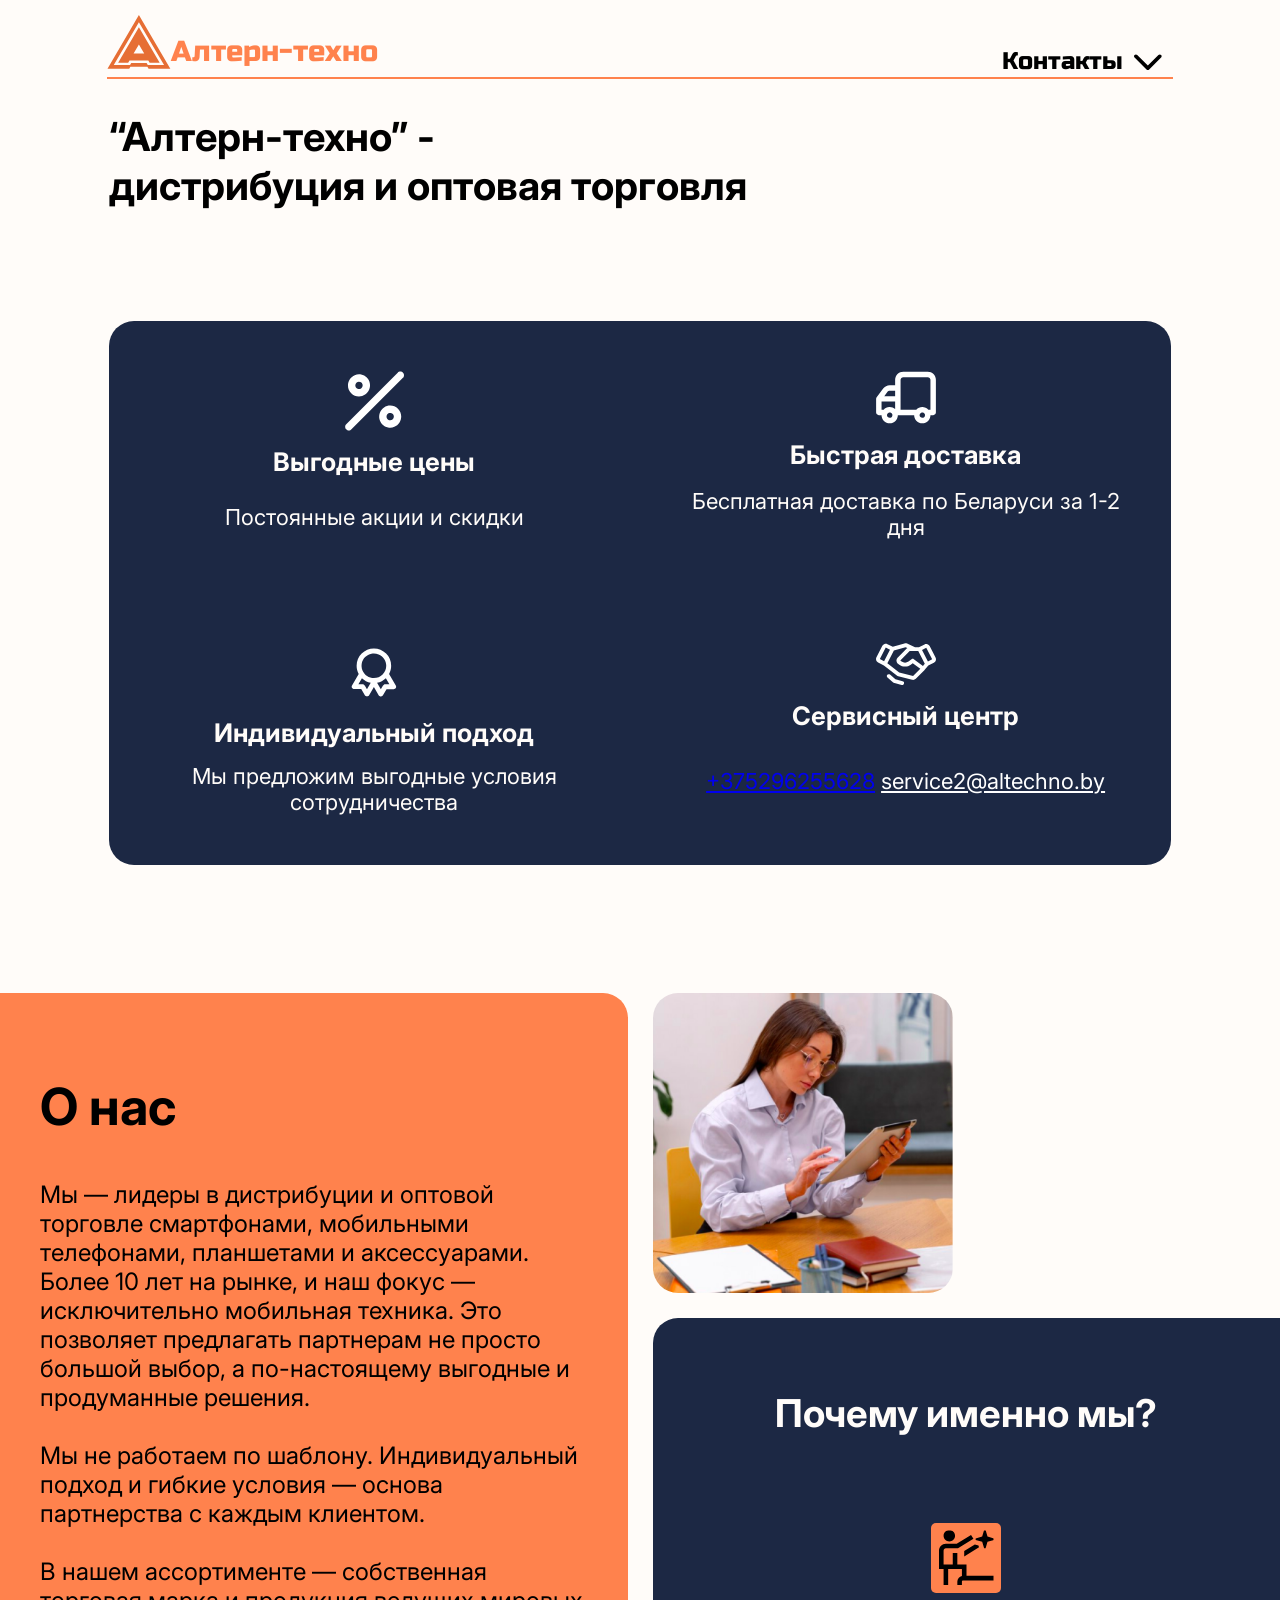
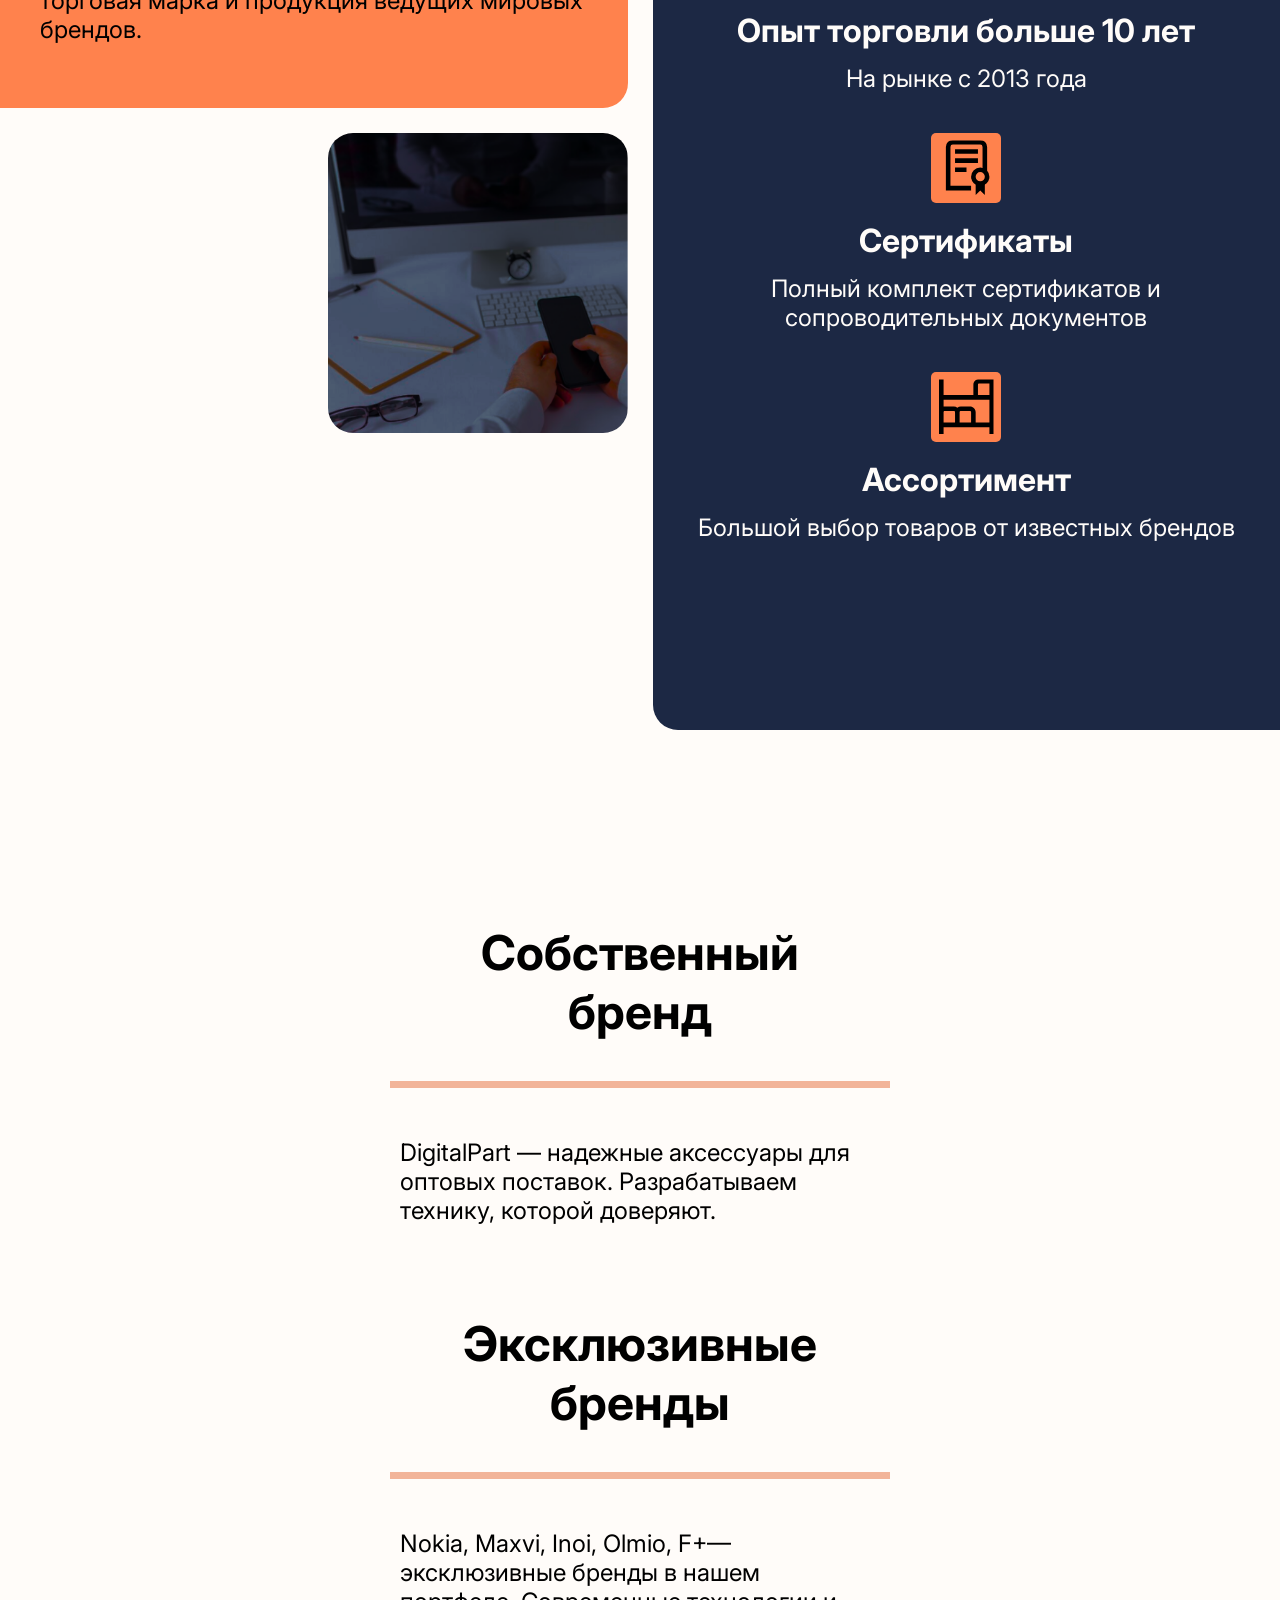
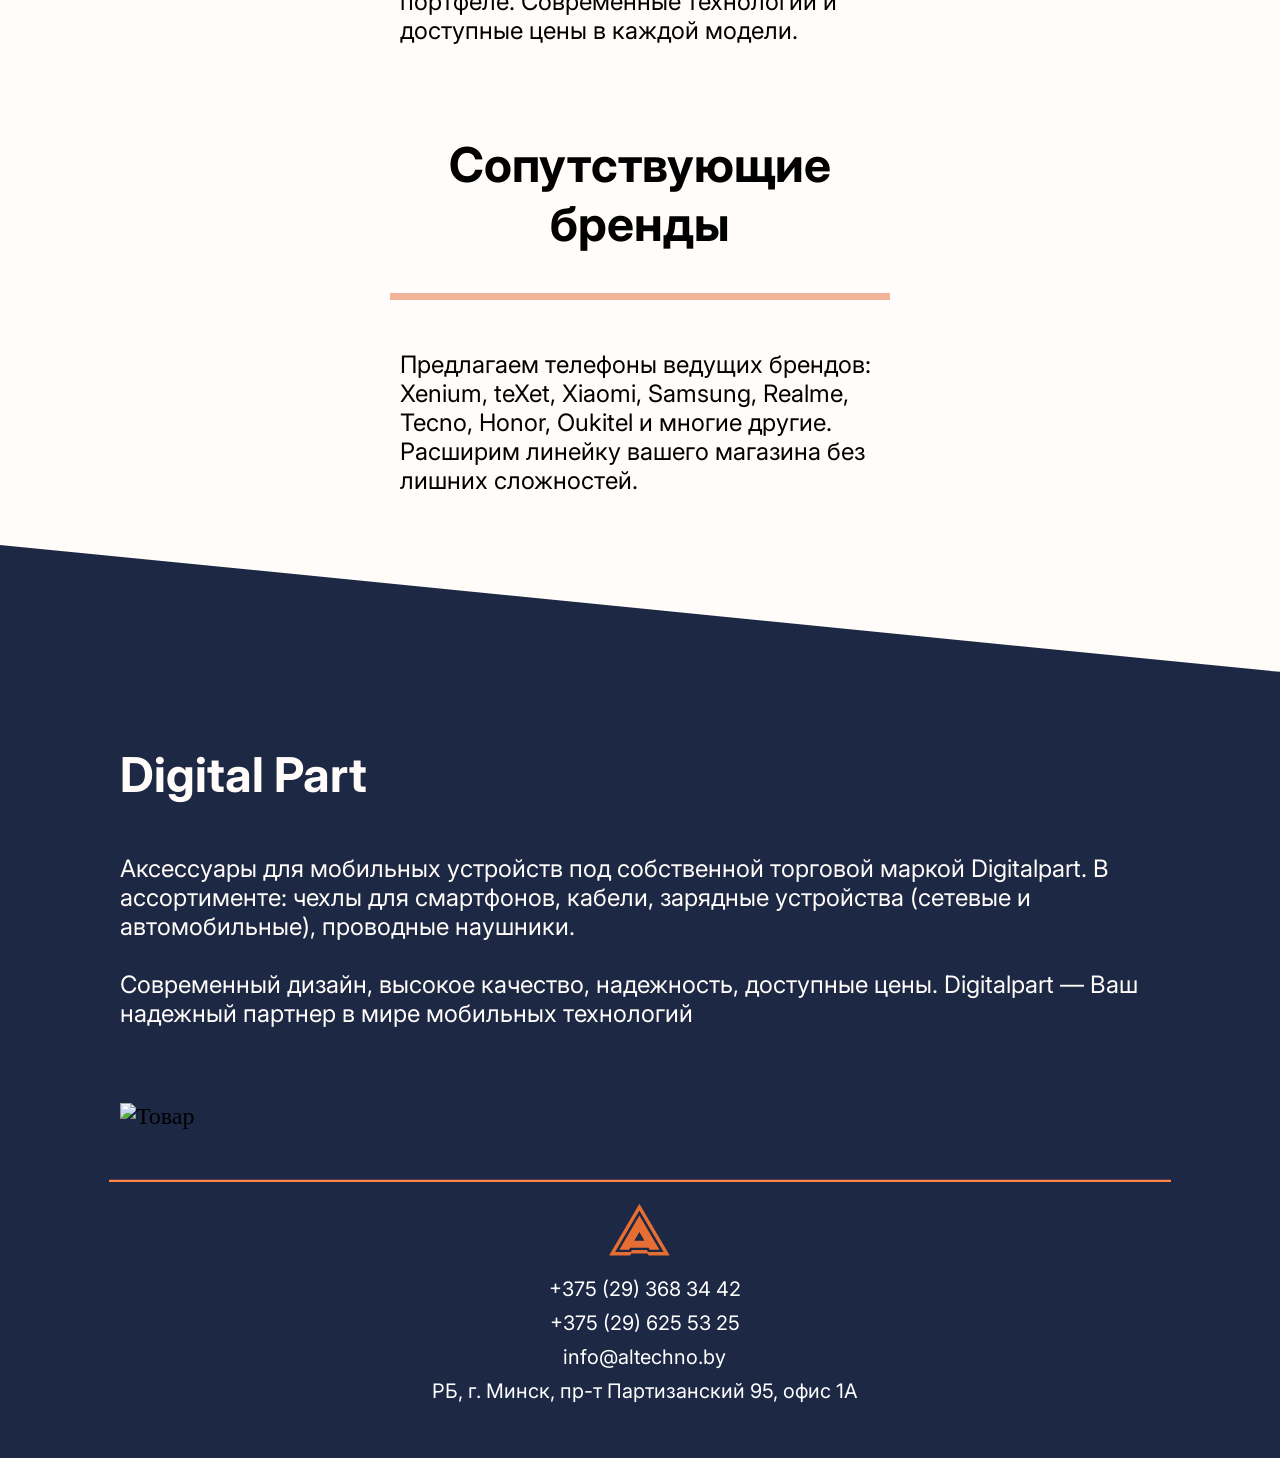
==== commit 021e1174: "Update index.html" ====
--- a/index.html
+++ b/index.html
@@ -123,8 +123,9 @@
             </div>
             <div class="advantages-content">
                 <img src="images/arms.svg" alt="Гарантированное качество" class="icon">
-                <h2 class="text-sem">Гарантированное качество</h2>
-                <p class="text-regular">Официальная поддержка и надежный сервис</p>
+                <h2 class="text-sem">Сервисный центр</h2>
+                <p class="text-regular"><a href="tel:+375296255628">+375296255628</a>
+<a rel="stylesheet" href="mailto:service2@altechno.by" style="color:white">service2@altechno.by</a></p>
             </div>
         </div>
     </section>
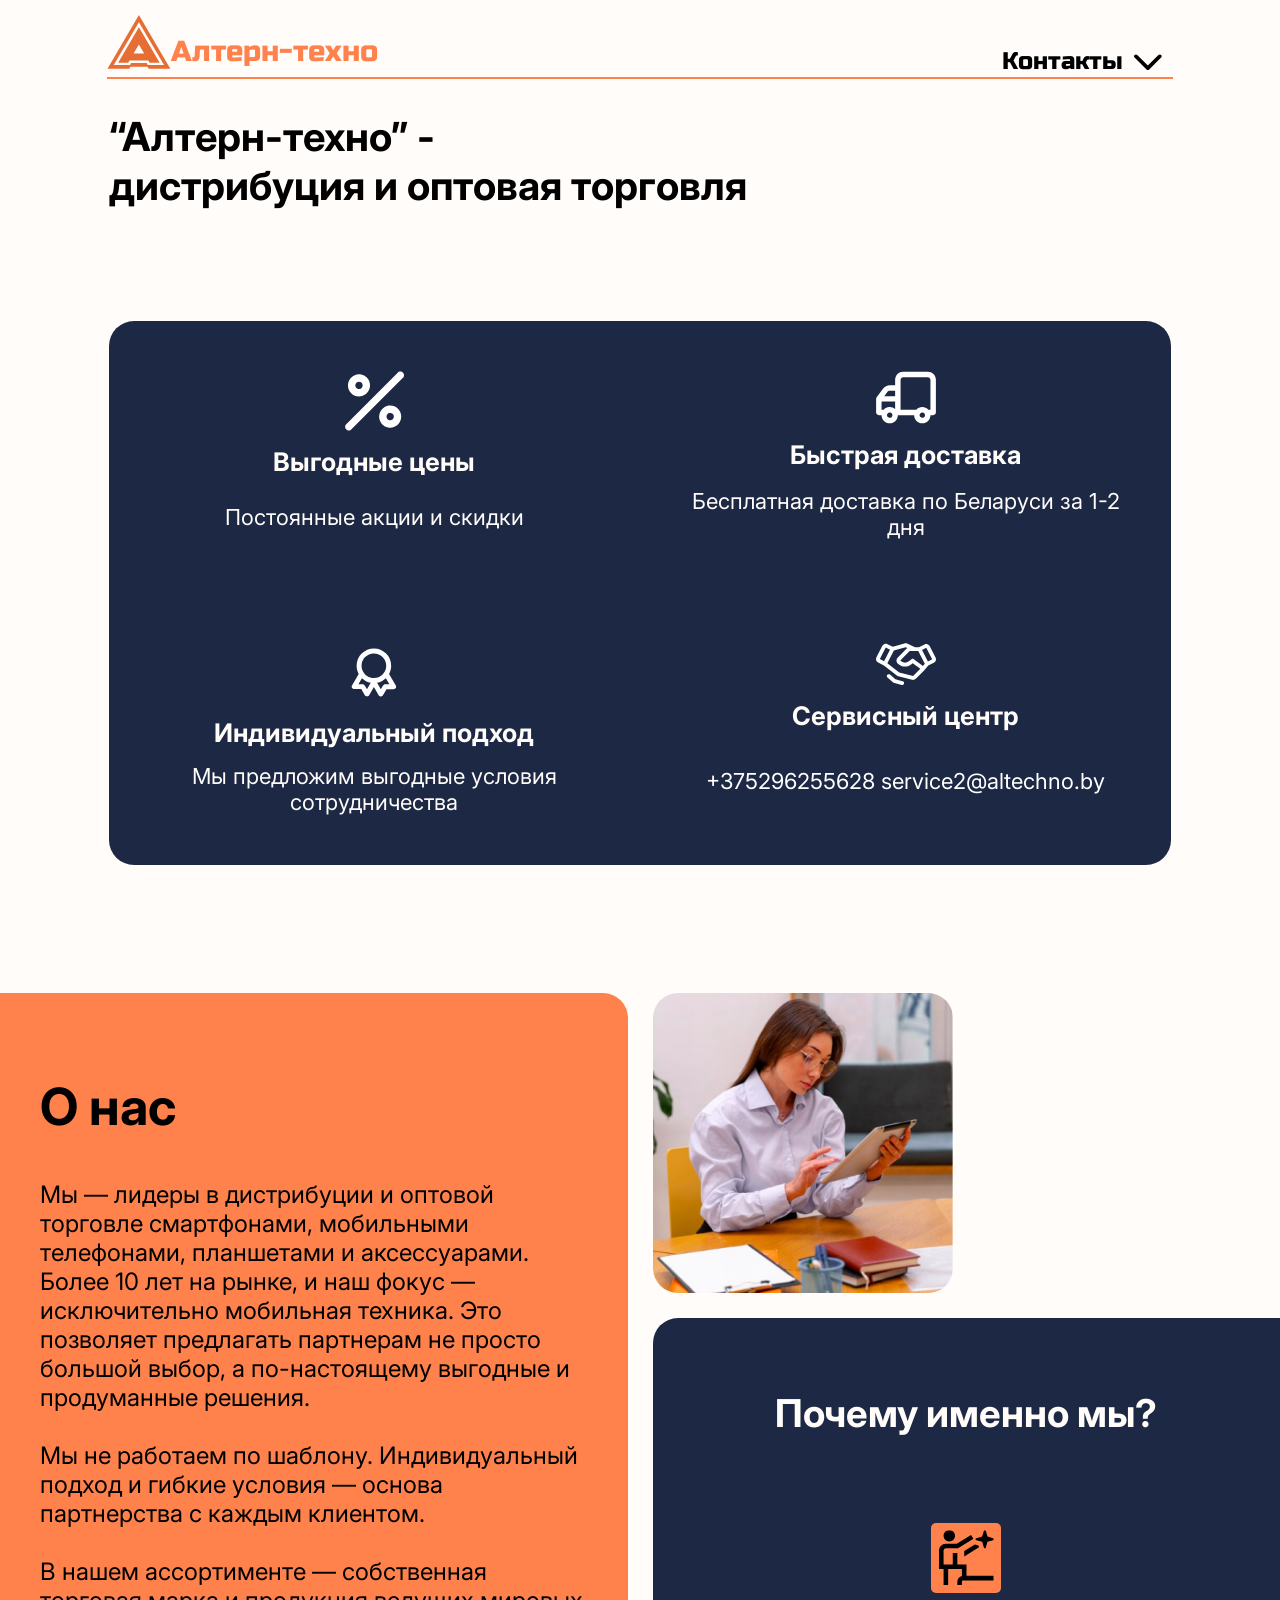
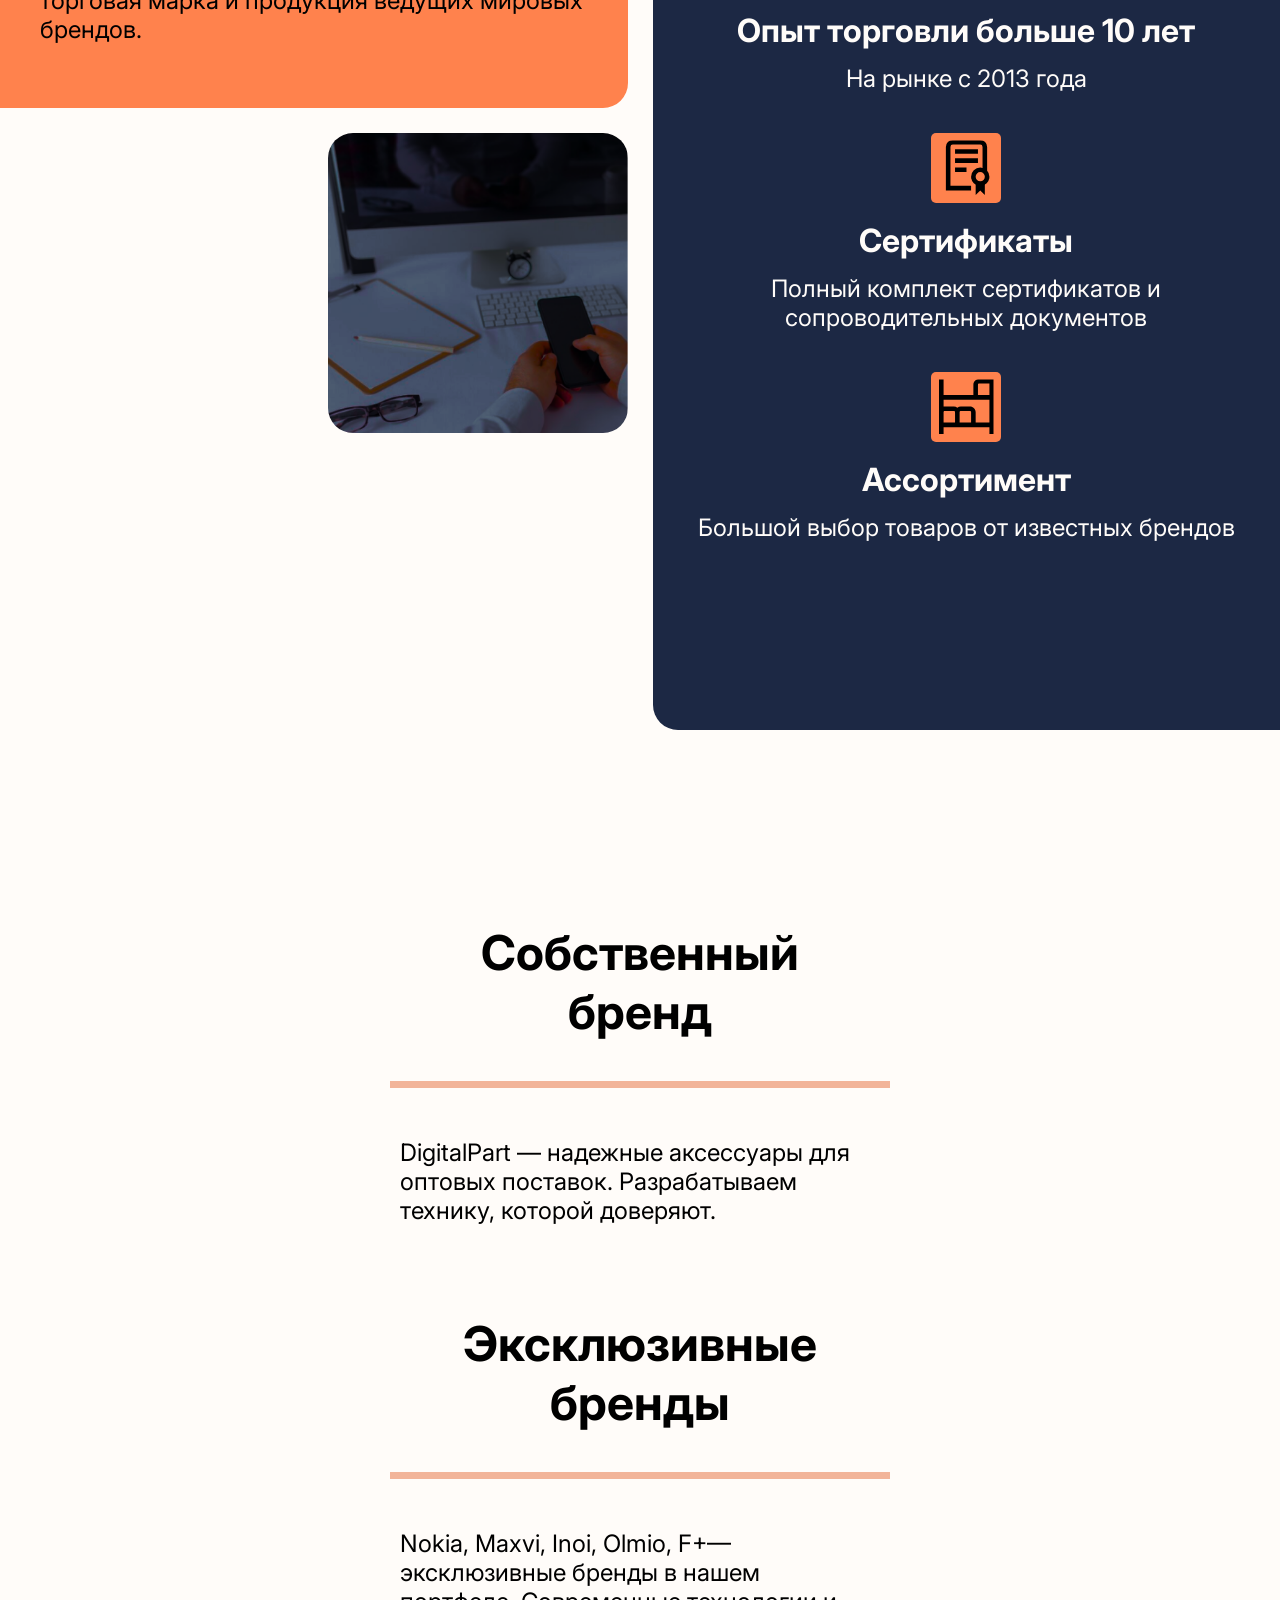
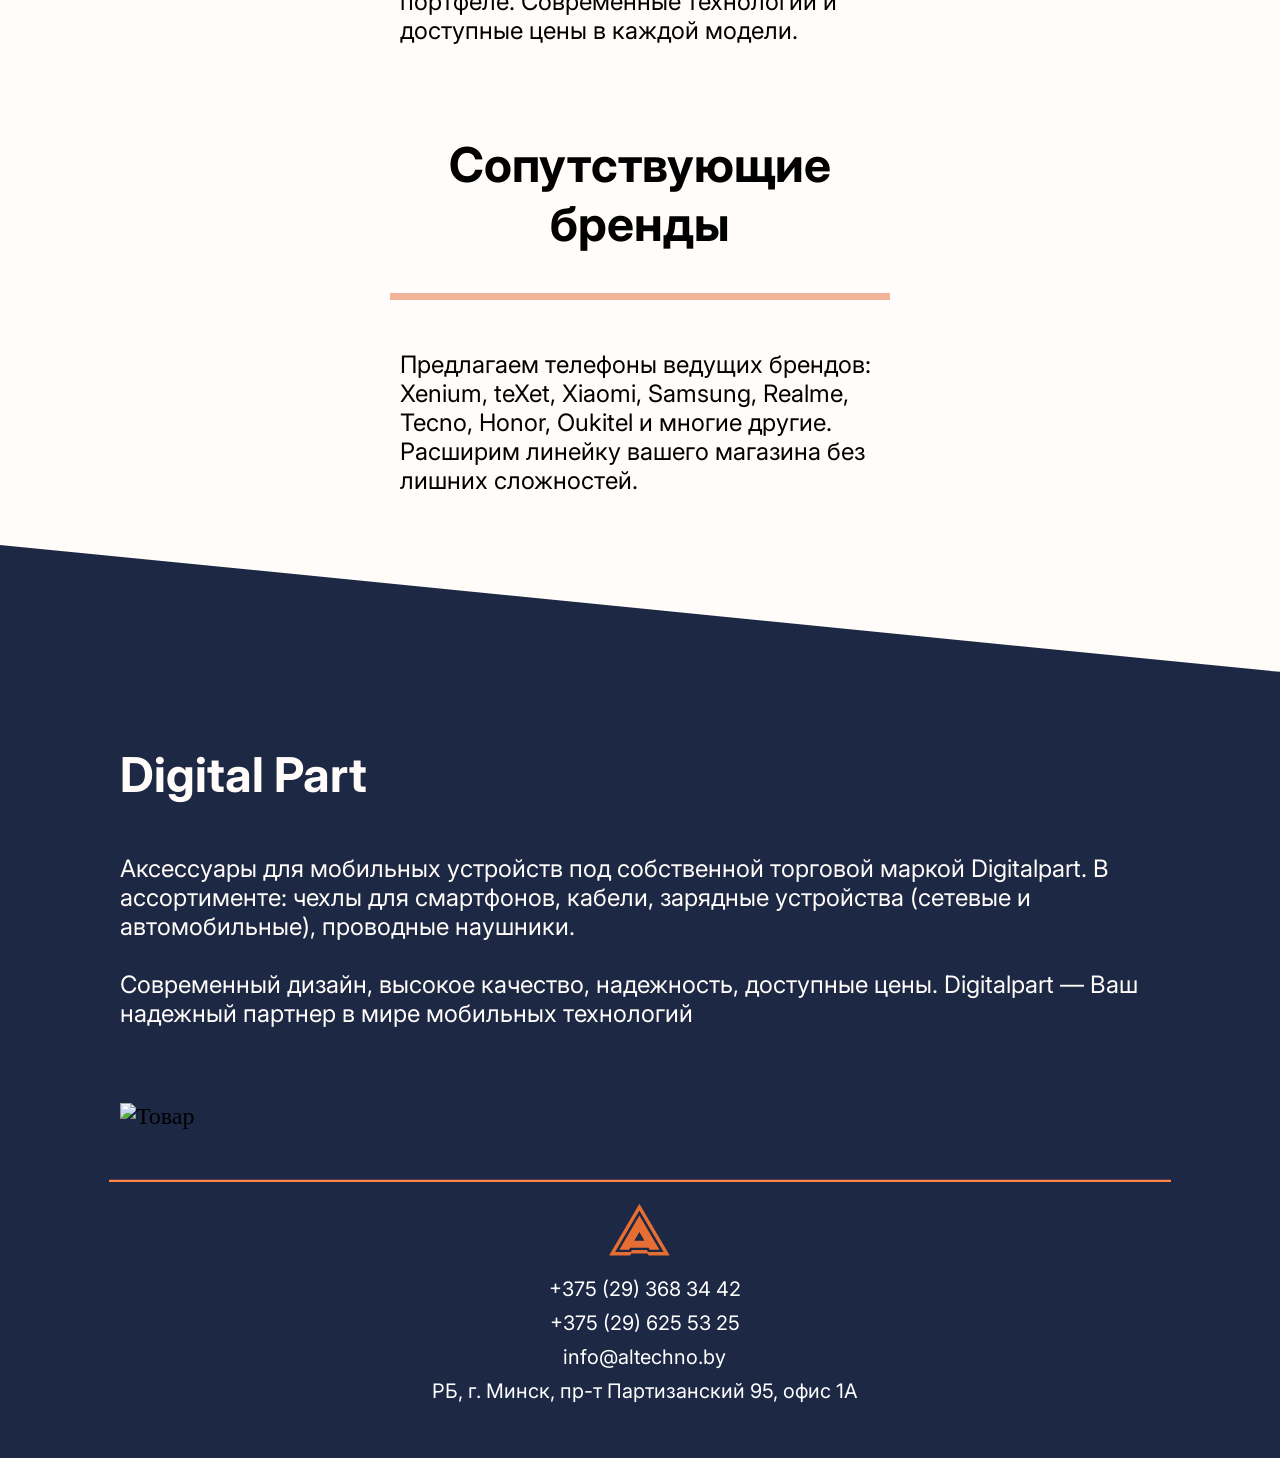
==== commit c79e9ac9: "Update index.html" ====
--- a/index.html
+++ b/index.html
@@ -90,7 +90,7 @@
                         <path
                             d="M 374.5369649805447 275.92217898832683 Q 347.6420233463035 265.96108949416345 327.7198443579766 287.87548638132296 L 294.84824902723733 327.7198443579766 L 294.84824902723733 327.7198443579766 Q 225.12062256809338 286.8793774319066 184.28015564202335 217.15175097276264 L 224.12451361867704 184.28015564202335 L 224.12451361867704 184.28015564202335 Q 246.03891050583658 164.3579766536965 236.07782101167317 137.46303501945525 L 188.26459143968873 25.898832684824903 L 188.26459143968873 25.898832684824903 Q 182.28793774319067 12.949416342412452 169.3385214007782 6.972762645914397 Q 157.3852140077821 0 143.4396887159533 2.9883268482490273 L 31.875486381322958 26.894941634241246 L 31.875486381322958 26.894941634241246 Q 1.9922178988326849 34.86381322957198 0 65.7431906614786 L 0 65.7431906614786 L 0 65.7431906614786 Q 0.9961089494163424 185.27626459143968 55.782101167315176 281.8988326848249 Q 110.56809338521401 379.5175097276265 204.2023346303502 440.2801556420234 Q 297.8365758754864 501.0428015564202 414.38132295719845 511.00389105058366 Q 421.3540856031128 511.00389105058366 428.32684824902725 512 Q 428.32684824902725 512 428.32684824902725 512 Q 428.32684824902725 512 428.32684824902725 512 Q 428.32684824902725 512 428.32684824902725 512 Q 428.32684824902725 512 428.32684824902725 512 Q 437.2918287937743 512 446.2568093385214 512 L 446.2568093385214 512 L 446.2568093385214 512 Q 477.136186770428 510.0077821011673 485.10505836575874 480.12451361867704 L 509.011673151751 368.5603112840467 L 509.011673151751 368.5603112840467 Q 512 354.6147859922179 506.02334630350197 342.66147859922177 Q 499.05058365758754 329.71206225680936 486.1011673151751 323.73540856031127 L 374.5369649805447 275.92217898832683 L 374.5369649805447 275.92217898832683 Z M 446.2568093385214 480.12451361867704 Q 330.7081712062257 479.1284046692607 237.0739299610895 423.3463035019455 L 237.0739299610895 423.3463035019455 L 237.0739299610895 423.3463035019455 Q 143.4396887159533 368.5603112840467 88.65369649805447 274.9260700389105 L 88.65369649805447 274.9260700389105 L 88.65369649805447 274.9260700389105 Q 32.8715953307393 181.29182879377433 31.875486381322958 65.7431906614786 L 31.875486381322958 65.7431906614786 L 31.875486381322958 65.7431906614786 L 31.875486381322958 65.7431906614786 L 31.875486381322958 65.7431906614786 L 31.875486381322958 65.7431906614786 L 31.875486381322958 65.7431906614786 L 31.875486381322958 65.7431906614786 L 31.875486381322958 65.7431906614786 L 31.875486381322958 65.7431906614786 L 31.875486381322958 65.7431906614786 L 31.875486381322958 65.7431906614786 L 31.875486381322958 65.7431906614786 L 31.875486381322958 65.7431906614786 L 31.875486381322958 65.7431906614786 L 31.875486381322958 65.7431906614786 L 31.875486381322958 65.7431906614786 L 31.875486381322958 65.7431906614786 L 31.875486381322958 65.7431906614786 L 31.875486381322958 65.7431906614786 L 31.875486381322958 65.7431906614786 L 31.875486381322958 65.7431906614786 L 31.875486381322958 65.7431906614786 L 31.875486381322958 65.7431906614786 L 31.875486381322958 65.7431906614786 L 31.875486381322958 65.7431906614786 L 31.875486381322958 65.7431906614786 L 31.875486381322958 65.7431906614786 L 31.875486381322958 65.7431906614786 L 31.875486381322958 65.7431906614786 L 31.875486381322958 65.7431906614786 L 31.875486381322958 65.7431906614786 L 31.875486381322958 65.7431906614786 L 31.875486381322958 65.7431906614786 L 31.875486381322958 65.7431906614786 L 31.875486381322958 65.7431906614786 L 31.875486381322958 65.7431906614786 L 31.875486381322958 65.7431906614786 L 31.875486381322958 65.7431906614786 L 31.875486381322958 65.7431906614786 L 31.875486381322958 65.7431906614786 L 31.875486381322958 65.7431906614786 L 31.875486381322958 65.7431906614786 L 31.875486381322958 65.7431906614786 L 31.875486381322958 65.7431906614786 L 31.875486381322958 65.7431906614786 L 31.875486381322958 65.7431906614786 L 31.875486381322958 65.7431906614786 L 31.875486381322958 65.7431906614786 Q 31.875486381322958 59.766536964980546 37.85214007782101 57.77431906614786 L 149.41634241245137 33.86770428015564 L 149.41634241245137 33.86770428015564 Q 155.3929961089494 32.8715953307393 158.38132295719845 38.84824902723735 L 206.1945525291829 150.4124513618677 L 206.1945525291829 150.4124513618677 Q 208.18677042801556 155.3929961089494 204.2023346303502 159.3774319066148 L 163.36186770428014 192.24902723735408 L 163.36186770428014 192.24902723735408 Q 145.431906614786 210.17898832684824 156.38910505836577 233.08949416342412 Q 201.21400778210116 310.7859922178988 278.91050583657585 355.6108949416342 Q 301.82101167315176 366.568093385214 319.7509727626459 348.63813229571986 L 352.6225680933852 307.7976653696498 L 352.6225680933852 307.7976653696498 Q 356.60700389105057 303.81322957198444 361.5875486381323 305.8054474708171 L 473.15175097276267 353.61867704280155 L 473.15175097276267 353.61867704280155 Q 479.1284046692607 355.6108949416342 478.13229571984436 362.58365758754866 L 454.2256809338521 474.147859922179 L 454.2256809338521 474.147859922179 Q 452.23346303501944 480.12451361867704 446.2568093385214 480.12451361867704 Q 446.2568093385214 480.12451361867704 446.2568093385214 480.12451361867704 L 446.2568093385214 480.12451361867704 Z" />
                     </svg>
-                    <p class="text-regular">+375 (29) 625 53 25</p>
+                    <a class="text-regular"style="color:black; text-decoration: none;" href="tel:+375296255325">+375 (29) 625 53 25</a>
                 </a>
             </div>
         </details>
@@ -124,8 +124,8 @@
             <div class="advantages-content">
                 <img src="images/arms.svg" alt="Гарантированное качество" class="icon">
                 <h2 class="text-sem">Сервисный центр</h2>
-                <p class="text-regular"><a href="tel:+375296255628">+375296255628</a>
-<a rel="stylesheet" href="mailto:service2@altechno.by" style="color:white">service2@altechno.by</a></p>
+                <p class="text-regular"><a href="tel:+375296255628" style="color:white; text-decoration: none;">+375296255628</a>
+<a rel="stylesheet" href="mailto:service2@altechno.by" style="color:white; text-decoration: none;">service2@altechno.by</a></p>
             </div>
         </div>
     </section>
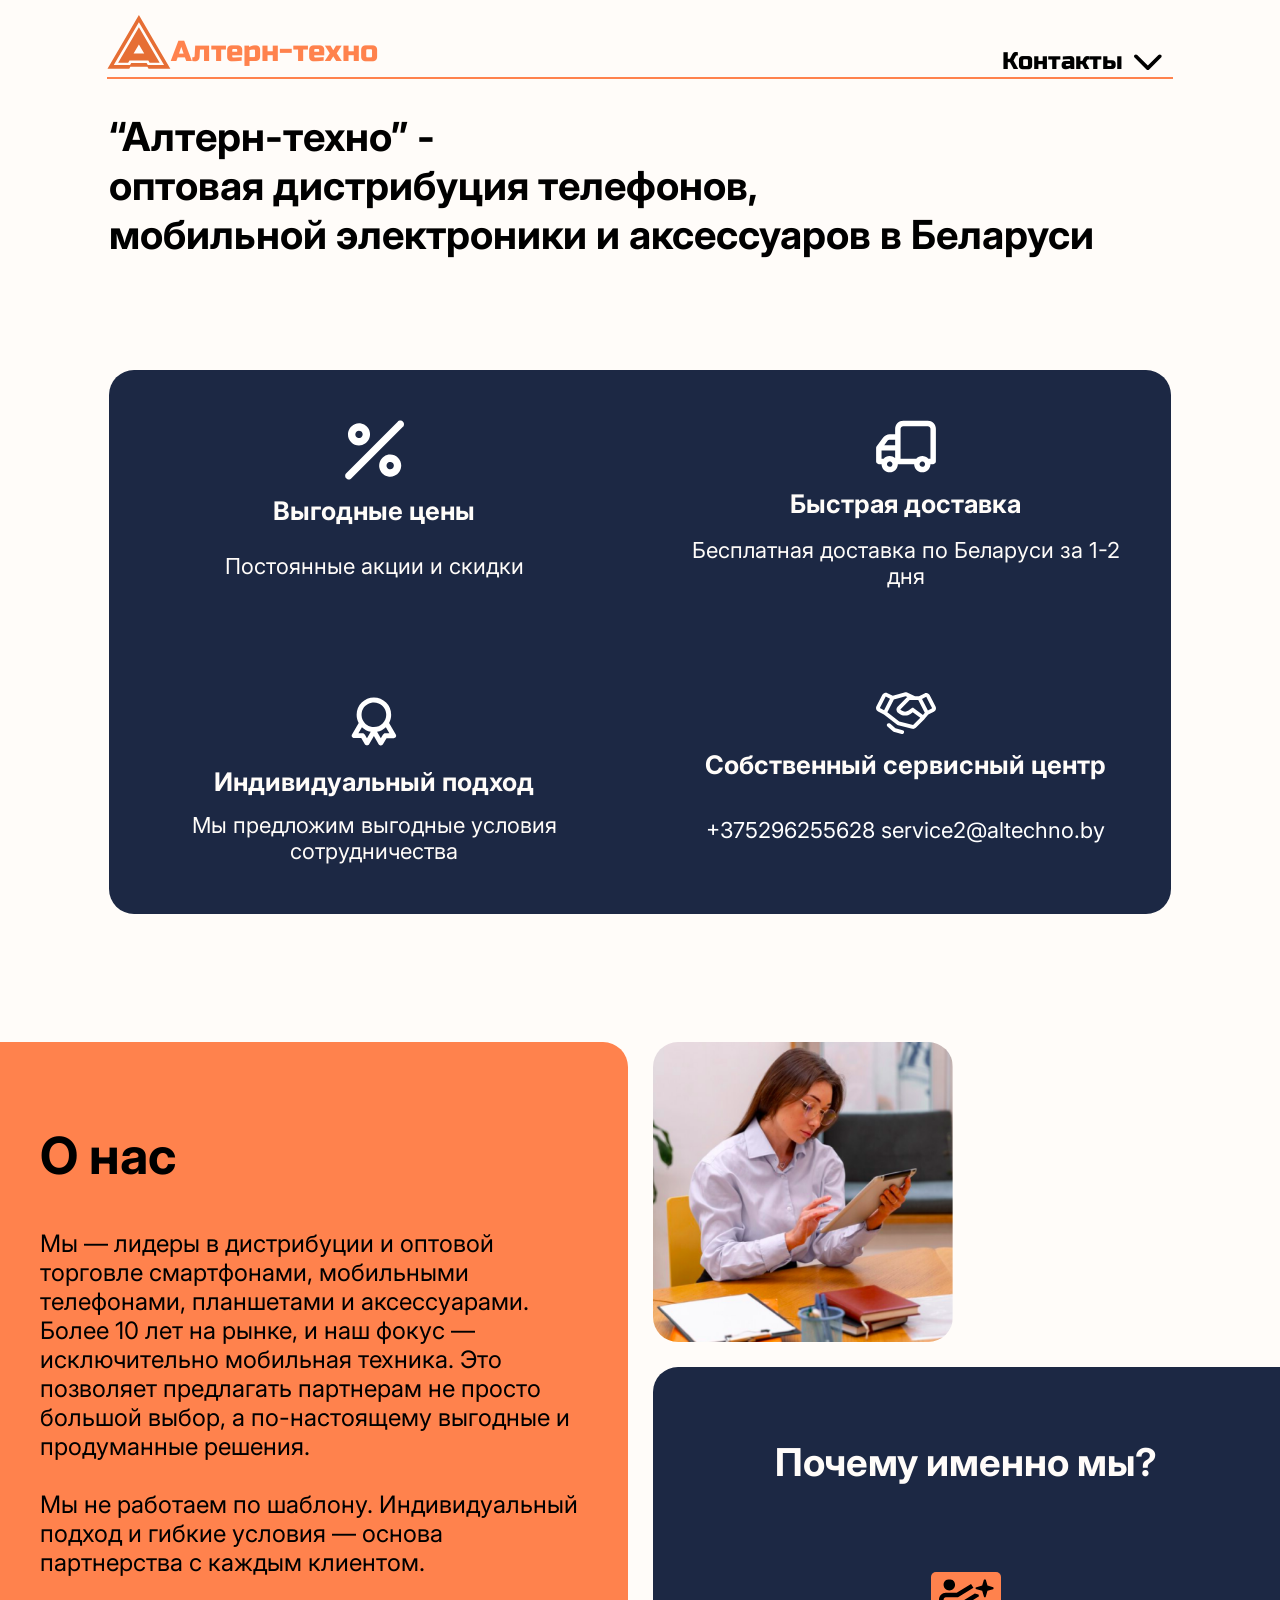
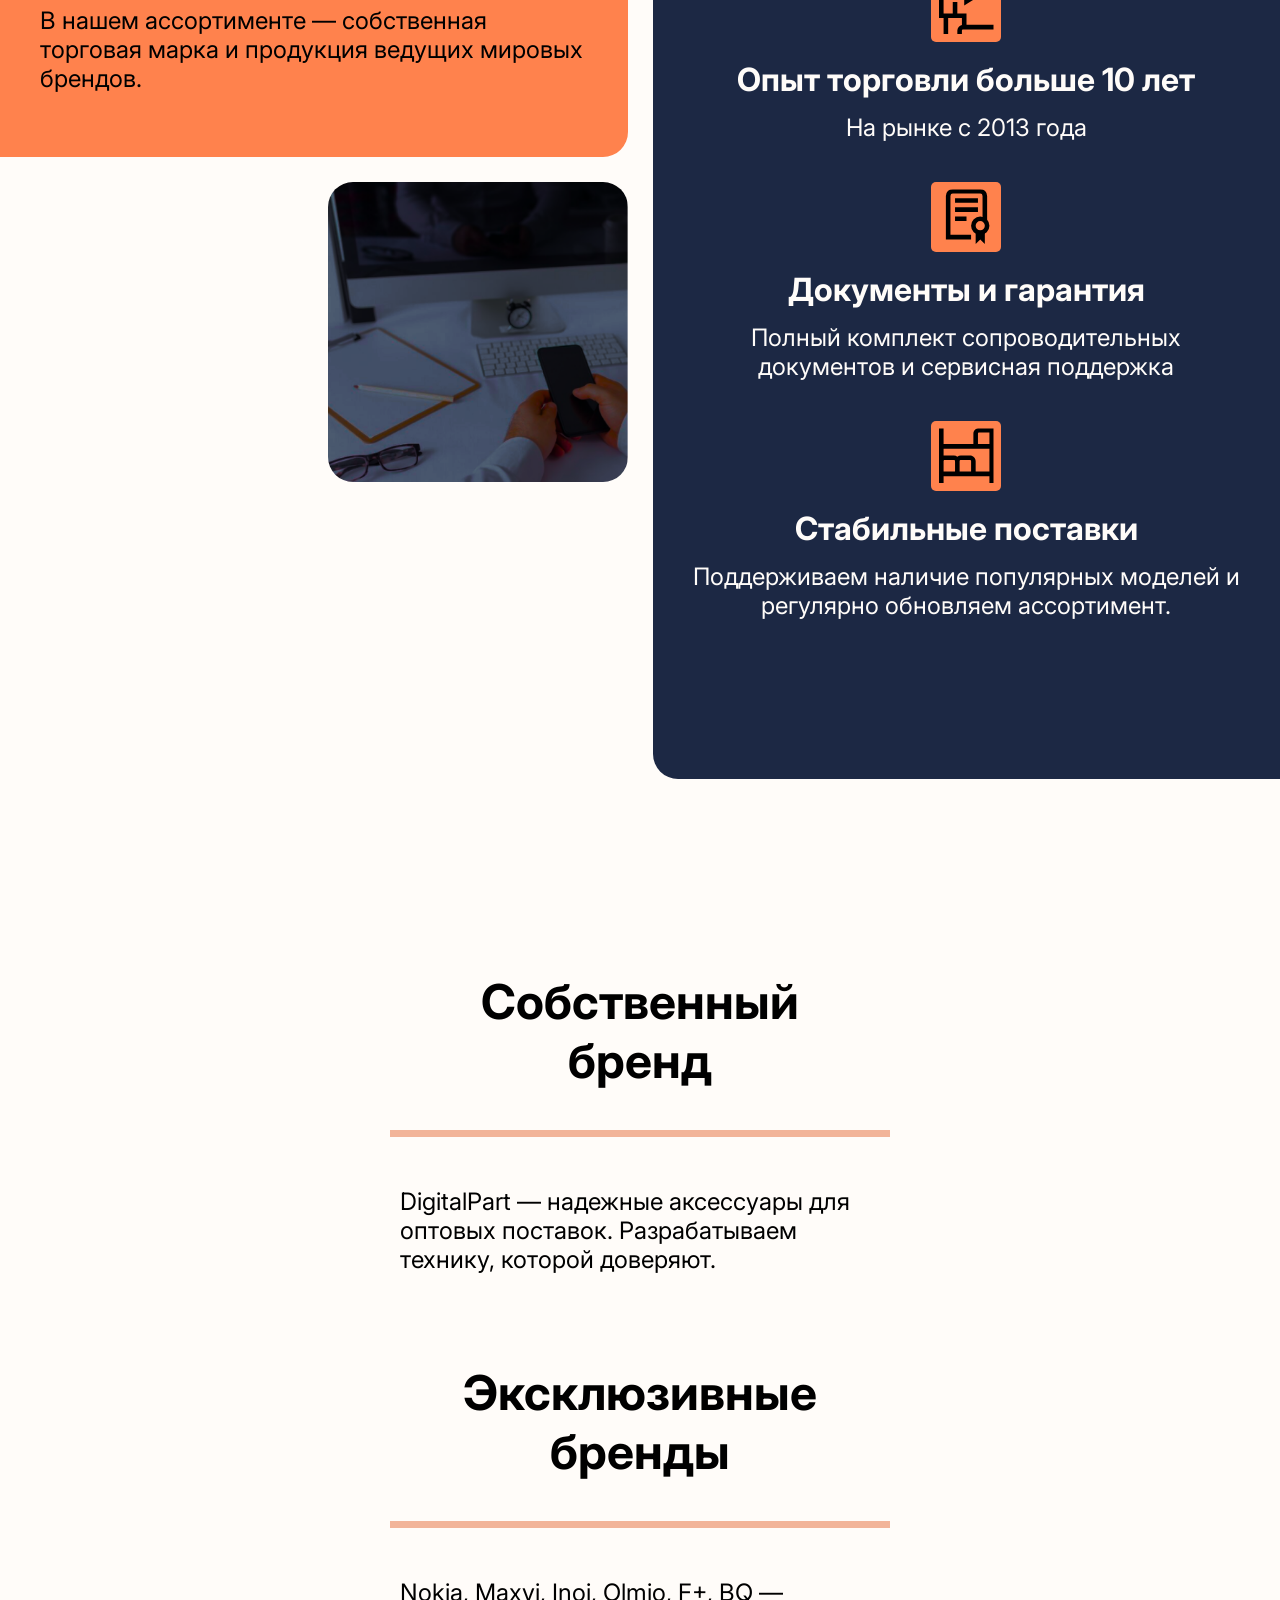
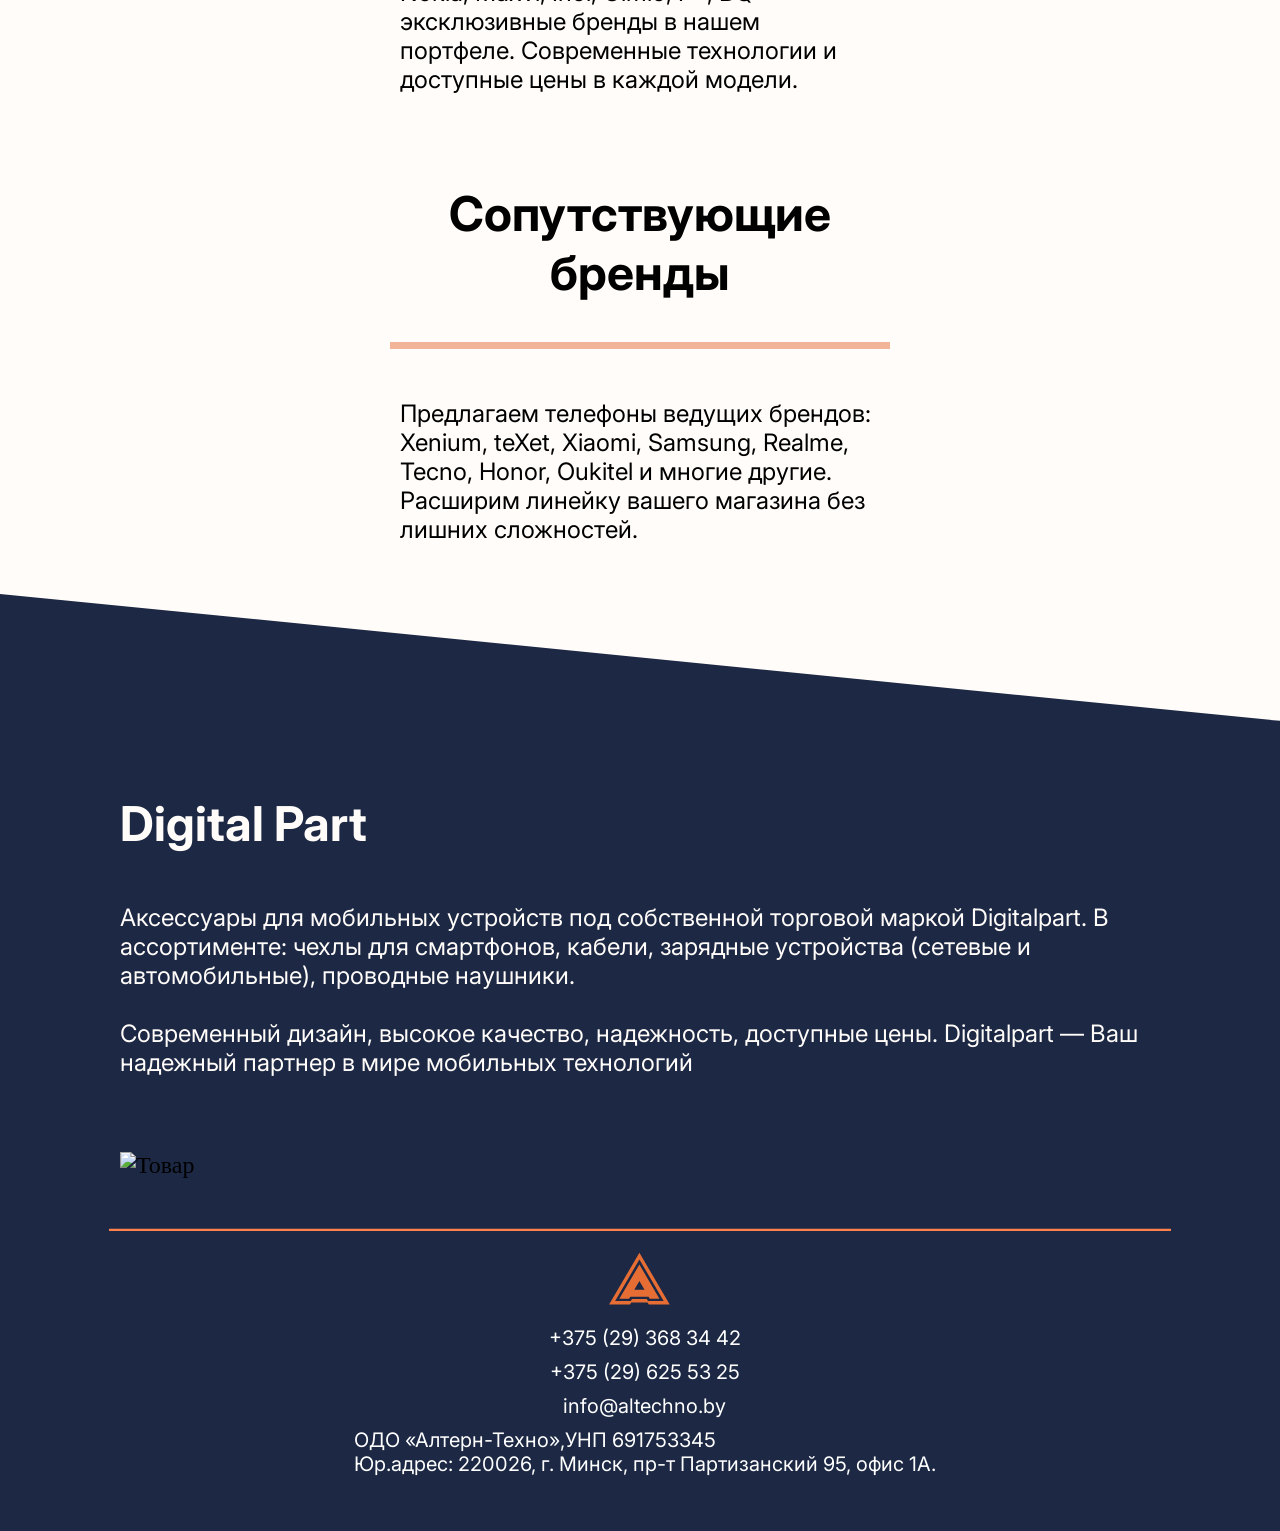
==== commit 78dc7d6b: "Update index.html" ====
--- a/index.html
+++ b/index.html
@@ -90,7 +90,7 @@
                         <path
                             d="M 374.5369649805447 275.92217898832683 Q 347.6420233463035 265.96108949416345 327.7198443579766 287.87548638132296 L 294.84824902723733 327.7198443579766 L 294.84824902723733 327.7198443579766 Q 225.12062256809338 286.8793774319066 184.28015564202335 217.15175097276264 L 224.12451361867704 184.28015564202335 L 224.12451361867704 184.28015564202335 Q 246.03891050583658 164.3579766536965 236.07782101167317 137.46303501945525 L 188.26459143968873 25.898832684824903 L 188.26459143968873 25.898832684824903 Q 182.28793774319067 12.949416342412452 169.3385214007782 6.972762645914397 Q 157.3852140077821 0 143.4396887159533 2.9883268482490273 L 31.875486381322958 26.894941634241246 L 31.875486381322958 26.894941634241246 Q 1.9922178988326849 34.86381322957198 0 65.7431906614786 L 0 65.7431906614786 L 0 65.7431906614786 Q 0.9961089494163424 185.27626459143968 55.782101167315176 281.8988326848249 Q 110.56809338521401 379.5175097276265 204.2023346303502 440.2801556420234 Q 297.8365758754864 501.0428015564202 414.38132295719845 511.00389105058366 Q 421.3540856031128 511.00389105058366 428.32684824902725 512 Q 428.32684824902725 512 428.32684824902725 512 Q 428.32684824902725 512 428.32684824902725 512 Q 428.32684824902725 512 428.32684824902725 512 Q 428.32684824902725 512 428.32684824902725 512 Q 437.2918287937743 512 446.2568093385214 512 L 446.2568093385214 512 L 446.2568093385214 512 Q 477.136186770428 510.0077821011673 485.10505836575874 480.12451361867704 L 509.011673151751 368.5603112840467 L 509.011673151751 368.5603112840467 Q 512 354.6147859922179 506.02334630350197 342.66147859922177 Q 499.05058365758754 329.71206225680936 486.1011673151751 323.73540856031127 L 374.5369649805447 275.92217898832683 L 374.5369649805447 275.92217898832683 Z M 446.2568093385214 480.12451361867704 Q 330.7081712062257 479.1284046692607 237.0739299610895 423.3463035019455 L 237.0739299610895 423.3463035019455 L 237.0739299610895 423.3463035019455 Q 143.4396887159533 368.5603112840467 88.65369649805447 274.9260700389105 L 88.65369649805447 274.9260700389105 L 88.65369649805447 274.9260700389105 Q 32.8715953307393 181.29182879377433 31.875486381322958 65.7431906614786 L 31.875486381322958 65.7431906614786 L 31.875486381322958 65.7431906614786 L 31.875486381322958 65.7431906614786 L 31.875486381322958 65.7431906614786 L 31.875486381322958 65.7431906614786 L 31.875486381322958 65.7431906614786 L 31.875486381322958 65.7431906614786 L 31.875486381322958 65.7431906614786 L 31.875486381322958 65.7431906614786 L 31.875486381322958 65.7431906614786 L 31.875486381322958 65.7431906614786 L 31.875486381322958 65.7431906614786 L 31.875486381322958 65.7431906614786 L 31.875486381322958 65.7431906614786 L 31.875486381322958 65.7431906614786 L 31.875486381322958 65.7431906614786 L 31.875486381322958 65.7431906614786 L 31.875486381322958 65.7431906614786 L 31.875486381322958 65.7431906614786 L 31.875486381322958 65.7431906614786 L 31.875486381322958 65.7431906614786 L 31.875486381322958 65.7431906614786 L 31.875486381322958 65.7431906614786 L 31.875486381322958 65.7431906614786 L 31.875486381322958 65.7431906614786 L 31.875486381322958 65.7431906614786 L 31.875486381322958 65.7431906614786 L 31.875486381322958 65.7431906614786 L 31.875486381322958 65.7431906614786 L 31.875486381322958 65.7431906614786 L 31.875486381322958 65.7431906614786 L 31.875486381322958 65.7431906614786 L 31.875486381322958 65.7431906614786 L 31.875486381322958 65.7431906614786 L 31.875486381322958 65.7431906614786 L 31.875486381322958 65.7431906614786 L 31.875486381322958 65.7431906614786 L 31.875486381322958 65.7431906614786 L 31.875486381322958 65.7431906614786 L 31.875486381322958 65.7431906614786 L 31.875486381322958 65.7431906614786 L 31.875486381322958 65.7431906614786 L 31.875486381322958 65.7431906614786 L 31.875486381322958 65.7431906614786 L 31.875486381322958 65.7431906614786 L 31.875486381322958 65.7431906614786 L 31.875486381322958 65.7431906614786 L 31.875486381322958 65.7431906614786 Q 31.875486381322958 59.766536964980546 37.85214007782101 57.77431906614786 L 149.41634241245137 33.86770428015564 L 149.41634241245137 33.86770428015564 Q 155.3929961089494 32.8715953307393 158.38132295719845 38.84824902723735 L 206.1945525291829 150.4124513618677 L 206.1945525291829 150.4124513618677 Q 208.18677042801556 155.3929961089494 204.2023346303502 159.3774319066148 L 163.36186770428014 192.24902723735408 L 163.36186770428014 192.24902723735408 Q 145.431906614786 210.17898832684824 156.38910505836577 233.08949416342412 Q 201.21400778210116 310.7859922178988 278.91050583657585 355.6108949416342 Q 301.82101167315176 366.568093385214 319.7509727626459 348.63813229571986 L 352.6225680933852 307.7976653696498 L 352.6225680933852 307.7976653696498 Q 356.60700389105057 303.81322957198444 361.5875486381323 305.8054474708171 L 473.15175097276267 353.61867704280155 L 473.15175097276267 353.61867704280155 Q 479.1284046692607 355.6108949416342 478.13229571984436 362.58365758754866 L 454.2256809338521 474.147859922179 L 454.2256809338521 474.147859922179 Q 452.23346303501944 480.12451361867704 446.2568093385214 480.12451361867704 Q 446.2568093385214 480.12451361867704 446.2568093385214 480.12451361867704 L 446.2568093385214 480.12451361867704 Z" />
                     </svg>
-                    <a class="text-regular"style="color:black; text-decoration: none;" href="tel:+375296255325">+375 (29) 625 53 25</a>
+                    <p class="text-regular">+375 (29) 625 53 25</p>
                 </a>
             </div>
         </details>
@@ -98,7 +98,7 @@
     <hr>
     <section class="promo">
         <div class="promo-container">
-            <h1>“Алтерн-техно” -<br>дистрибуция и оптовая торговля</h1>
+            <h1>“Алтерн-техно” -<br>оптовая дистрибуция телефонов,<br>мобильной электроники и аксессуаров в Беларуси</h1>
             <div class="video"> <img src="images/image.png" alt="" style="width: 95%;">
                
             </div>
@@ -123,7 +123,7 @@
             </div>
             <div class="advantages-content">
                 <img src="images/arms.svg" alt="Гарантированное качество" class="icon">
-                <h2 class="text-sem">Сервисный центр</h2>
+                <h2 class="text-sem">Собственный сервисный центр</h2>
                 <p class="text-regular"><a href="tel:+375296255628" style="color:white; text-decoration: none;">+375296255628</a>
 <a rel="stylesheet" href="mailto:service2@altechno.by" style="color:white; text-decoration: none;">service2@altechno.by</a></p>
             </div>
@@ -165,16 +165,16 @@
                         <li>
                             <div class="about_us_why_me_item">
                                 <img src="images/certificates.svg" class="icon">
-                                <h1 class="text-sem">Сертификаты</h1>
+                                <h1 class="text-sem">Документы и гарантия</h1>
                             </div>
-                            <p class="text-regular">Полный комплект сертификатов и сопроводительных документов</p>
+                            <p class="text-regular">Полный комплект сопроводительных документов и сервисная поддержка</p>
                         </li>
                         <li>
                             <div class="about_us_why_me_item">
                                 <img src="images/assortment.svg" class="icon">
-                                <h1 class="text-sem">Ассортимент</h1>
+                                <h1 class="text-sem">Стабильные поставки</h1>
                             </div>
-                            <p class="text-regular">Большой выбор товаров от известных брендов</p>
+                            <p class="text-regular">Поддерживаем наличие популярных моделей и регулярно обновляем ассортимент.</p>
                         </li>
                     </ul>
                 </div>
@@ -191,7 +191,7 @@
             <li class="brands_list_item">
                 <h1>Эксклюзивные бренды</h1>
                 <hr>
-                <p>Nokia, Maxvi, Inoi, Olmio, F+— эксклюзивные бренды в нашем портфеле. Современные технологии и доступные цены в каждой модели.</p>
+                <p>Nokia, Maxvi, Inoi, Olmio, F+, BQ — эксклюзивные бренды в нашем портфеле. Современные технологии и доступные цены в каждой модели.</p>
             </li>
             <li class="brands_list_item">
                 <h1>Сопутствующие бренды</h1>
@@ -222,11 +222,11 @@
                 <img src="images/alter-techo.svg" alt="Алтерн-Техно" class="logo">
             </div>
             <div class="telephone">
-                <a>
+                <a style="color:black; text-decoration: none;" href="tel:+375296255325">
                     <img src="images/telephone.svg" alt="Номер телефона" class="icon">
                     <span>+375 (29) 368 34 42</span>
                 </a>
-                <a>
+                <a style="color:black; text-decoration: none;" href="tel:+375296255325">
                     <span>+375 (29) 625 53 25</span>
                 </a>
             </div>
@@ -236,7 +236,8 @@
                     <span>info@altechno.by</span>
                 </a>
                 <a>
-                    <span class="address">РБ, г. Минск, пр-т Партизанский 95, офис 1А</span>
+                    <span class="address">ОДО «Алтерн-Техно»,УНП 691753345 <br>
+Юр.адрес: 220026, г. Минск, пр-т Партизанский 95, офис 1А.</span>
                 </a>
                 
             </div>
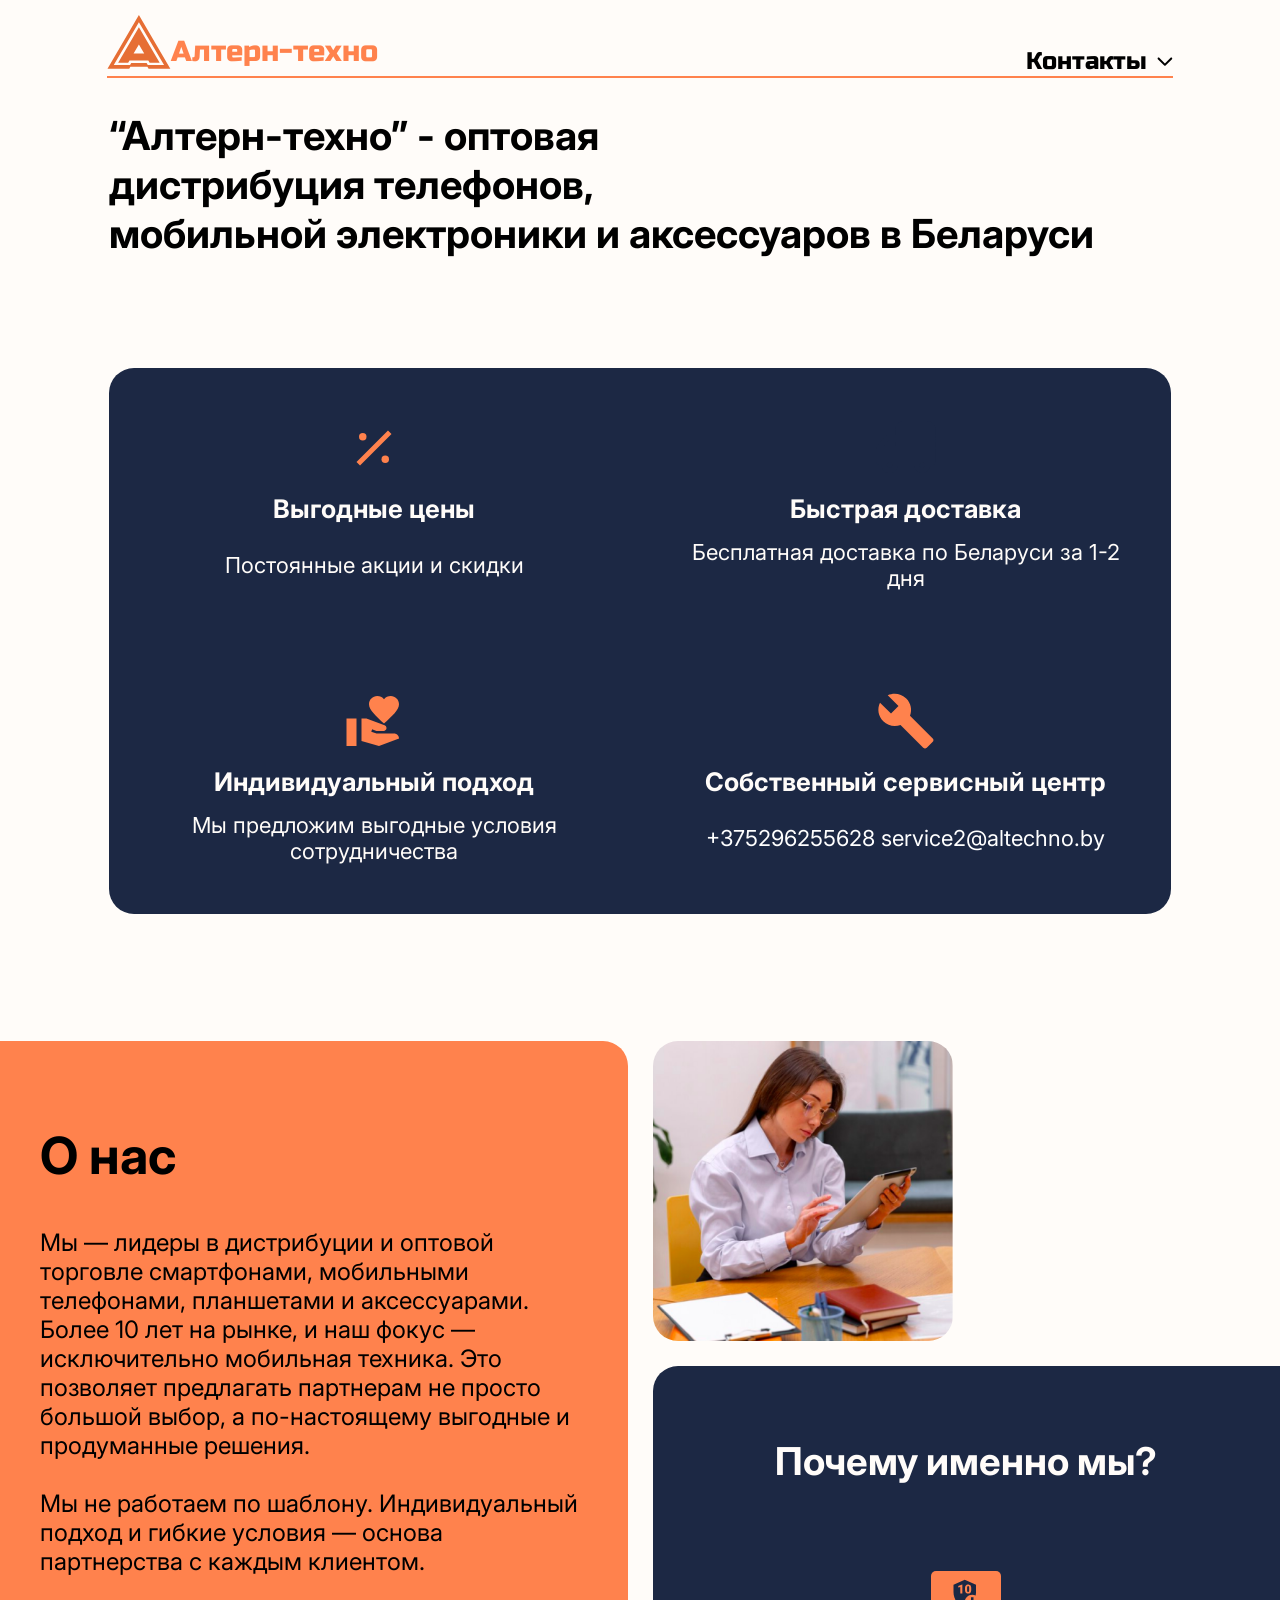
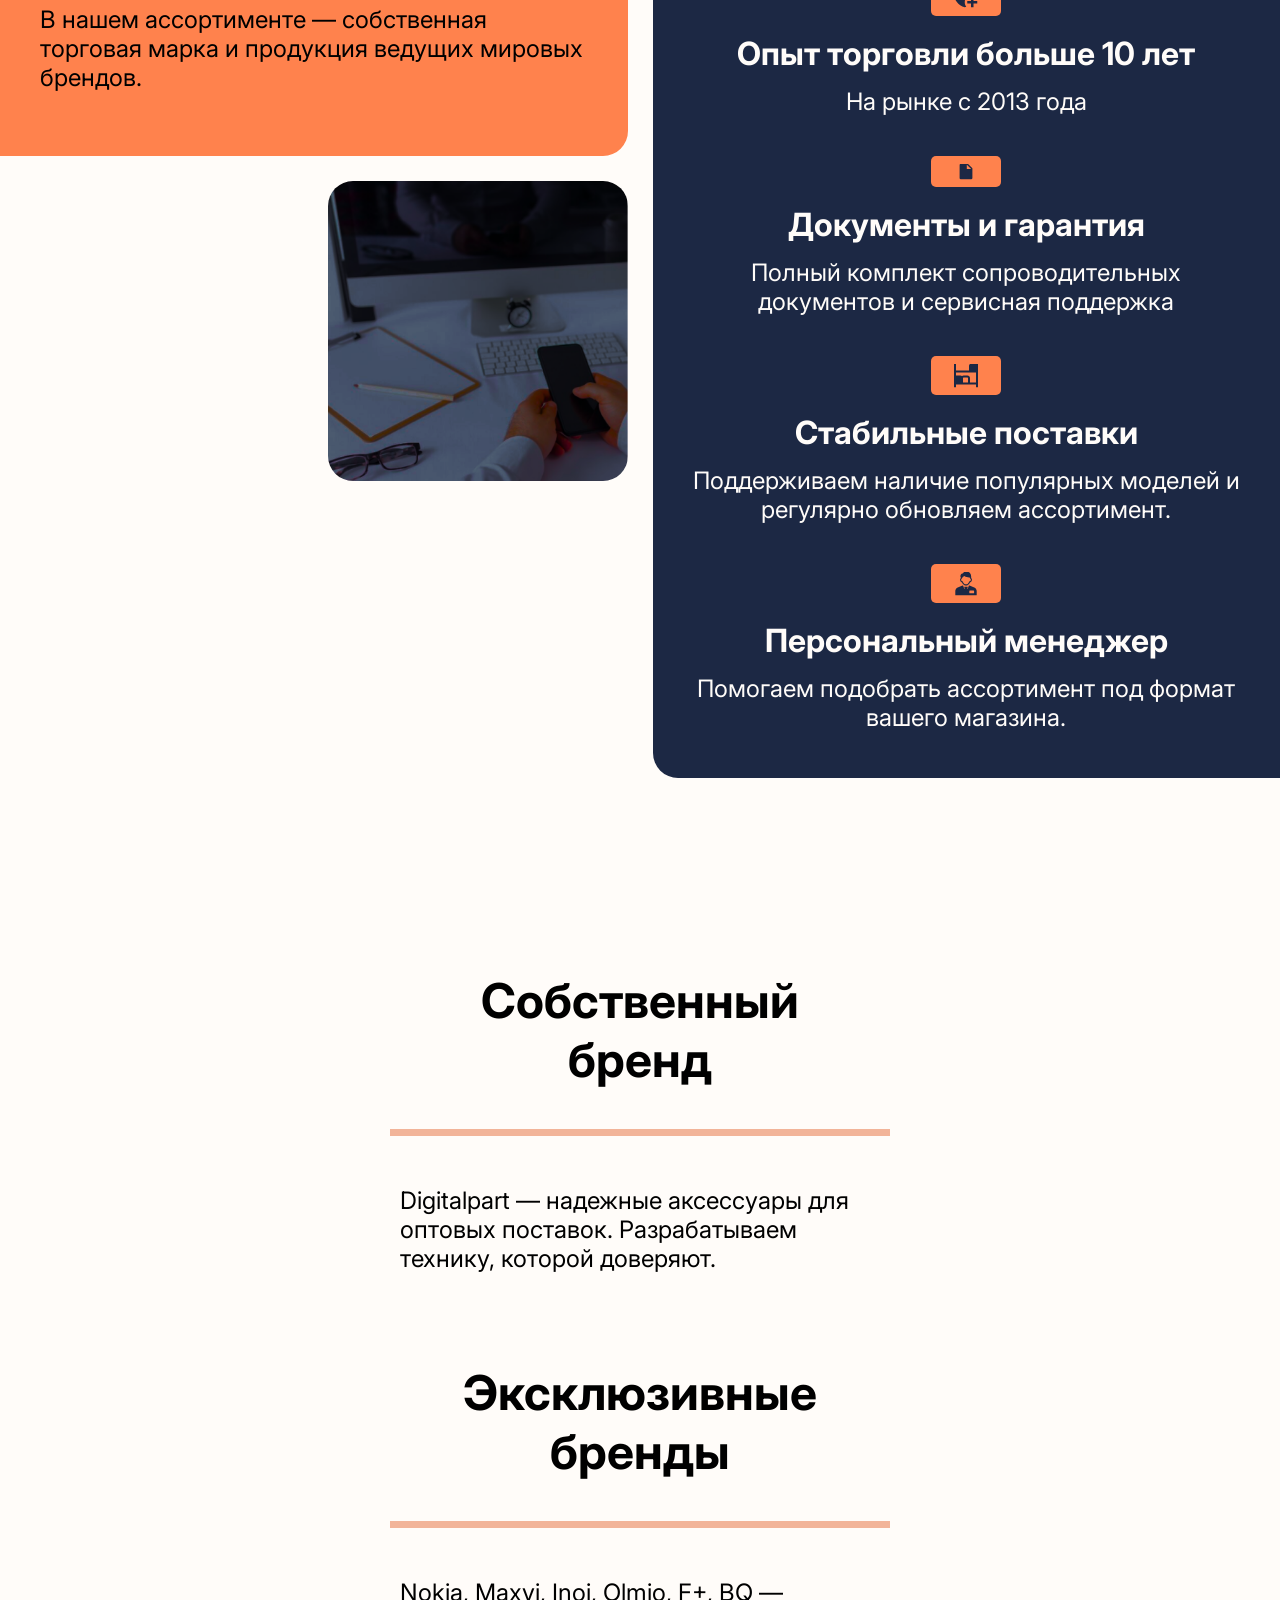
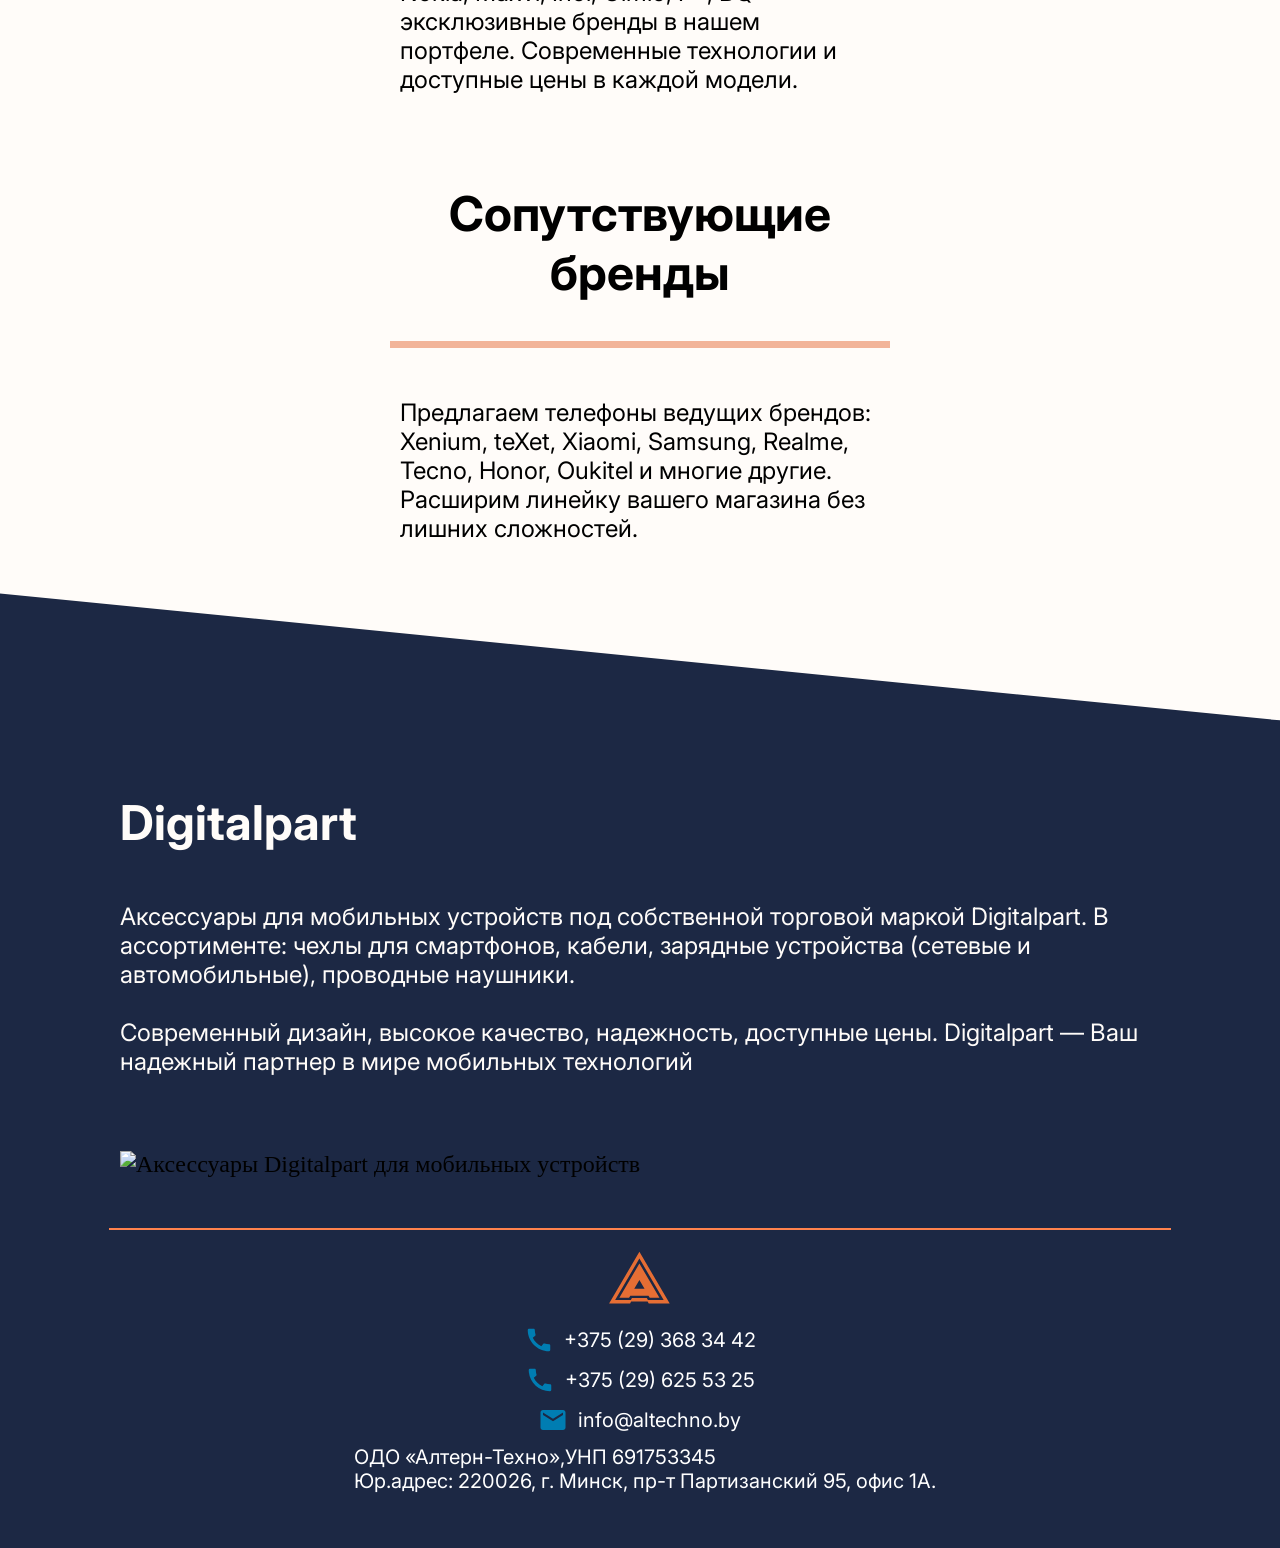
==== commit 26a9dd21: "Update index.html" ====
--- a/index.html
+++ b/index.html
@@ -14,43 +14,77 @@
         rel="stylesheet">
     <link rel="icon" href="images/alter-techo.svg" type="icon">
     <title>Алтерн-техно</title>
+    <meta name="description"
+        content="Алтерн-Техно — оптовая торговля смартфонами, кнопочными телефонами, планшетами и аксессуарами в Беларуси. Более 10 лет на рынке. Выгодные цены, быстрая доставка, собственный бренд Digitalpart.">
+    <meta name="keywords"
+        content="оптовая торговля телефонами, дистрибуция электроники, мобильные аксессуары оптом, смартфоны оптом Беларусь, Алтерн-Техно, Digitalpart, Nokia оптом, Xiaomi оптом">
 </head>
 
 <body>
     <header>
         <div class="logo">
-            <img src="images/logo.svg" alt="Алтерн-Техно" class="icon">
+            <img src="images/logo.svg" alt="Логотип компании Алтерн-Техно" class="icon">
             <span class="logo-text">Алтерн-техно</span>
         </div>
         <div class="contact-info">
             <div class="social-network">
                 <a>
-                    <svg xmlns="http://www.w3.org/2000/svg" height="1em" fill="currentColor" viewBox="0 0 512 512">
-                        <path
-                            d="M 508.5338491295938 41.59381044487427 Q 510.5145067698259 21.78723404255319 494.66924564796903 10.893617021276595 Q 478.8239845261122 0 460.99806576402324 8.912959381044487 L 17.330754352030947 262.43713733075435 L 17.330754352030947 262.43713733075435 Q 1.4854932301740813 272.3404255319149 1.4854932301740813 292.14700193423596 Q 3.4661508704061896 310.963249516441 21.292069632495163 319.87620889748547 L 159.93810444874273 377.31528046421664 L 159.93810444874273 377.31528046421664 L 159.93810444874273 469.4158607350097 L 159.93810444874273 469.4158607350097 Q 159.93810444874273 487.24177949709866 172.81237911025144 499.1257253384913 Q 184.6963249516441 512 202.52224371373308 512 Q 222.32882011605415 512 236.19342359767893 496.1547388781431 L 287.69052224371376 430.79303675048357 L 287.69052224371376 430.79303675048357 L 288.6808510638298 430.79303675048357 L 288.6808510638298 430.79303675048357 L 401.57833655705997 478.32882011605415 L 401.57833655705997 478.32882011605415 Q 415.4429400386847 483.2804642166344 429.3075435203095 476.34816247582205 Q 442.1818181818182 468.4255319148936 445.15280464216636 453.5705996131528 L 508.5338491295938 41.59381044487427 L 508.5338491295938 41.59381044487427 Z M 257.9806576402321 417.91876208897486 L 211.43520309477756 476.34816247582205 L 257.9806576402321 417.91876208897486 L 211.43520309477756 476.34816247582205 Q 207.47388781431334 480.30947775628624 202.52224371373308 480.30947775628624 Q 192.61895551257254 479.3191489361702 191.6286266924565 469.4158607350097 L 191.6286266924565 390.18955512572535 L 191.6286266924565 390.18955512572535 L 257.9806576402321 417.91876208897486 L 257.9806576402321 417.91876208897486 Z M 300.56479690522247 401.08317214700196 L 204.50290135396517 361.47001934235976 L 300.56479690522247 401.08317214700196 L 204.50290135396517 361.47001934235976 L 470.9013539651838 75.26499032882012 L 470.9013539651838 75.26499032882012 L 413.4622823984526 448.61895551257254 L 413.4622823984526 448.61895551257254 L 300.56479690522247 401.08317214700196 L 300.56479690522247 401.08317214700196 Z M 448.12379110251453 53.477756286266924 L 173.80270793036752 348.59574468085106 L 448.12379110251453 53.477756286266924 L 173.80270793036752 348.59574468085106 L 33.176015473887816 290.16634429400386 L 33.176015473887816 290.16634429400386 L 448.12379110251453 53.477756286266924 L 448.12379110251453 53.477756286266924 Z" />
-                    </svg>
+                    <svg width="30" height="30" viewBox="0 0 129 129" fill="none" xmlns="http://www.w3.org/2000/svg">
+                        <path
+                            d="M7.76152 35.733C5.96174 36.2473 4.32742 37.2225 3.02029 38.5623C1.71315 39.9021 0.778504 41.56 0.308826 43.3719C-0.160852 45.1839 -0.14928 47.087 0.342396 48.8931C0.834072 50.6992 1.78881 52.3456 3.11214 53.6694L21.4516 71.9874V107.387H56.889L75.3521 125.823C76.3431 126.823 77.5219 127.617 78.8207 128.159C80.1195 128.701 81.5127 128.982 82.9202 128.984C83.8452 128.982 84.7663 128.863 85.6614 128.629C87.4726 128.173 89.1316 127.248 90.4715 125.946C91.8114 124.645 92.7849 123.014 93.2939 121.217L128.952 0L7.76152 35.733ZM10.75 46.0691L102.276 19.0866L32.2124 89.0369V67.5369L10.75 46.0691Z"
+                            fill="#FF824D" />
+                    </svg>
+
                     <p class="text-regular">Скоро</p>
                 </a>
-                <a>
-                    <svg xmlns="http://www.w3.org/2000/svg" height="1em" fill="currentColor" viewBox="0 0 512 512">
-                        <path
-                            d="M 64 96 Q 50 96 41 105 L 41 105 L 41 105 Q 32 114 32 128 L 32 168 L 32 168 L 228 311 L 228 311 Q 256 330 284 311 L 480 168 L 480 168 L 480 128 L 480 128 Q 480 114 471 105 Q 462 96 448 96 L 64 96 L 64 96 Z M 32 208 L 32 384 L 32 208 L 32 384 Q 32 398 41 407 Q 50 416 64 416 L 448 416 L 448 416 Q 462 416 471 407 Q 480 398 480 384 L 480 208 L 480 208 L 303 337 L 303 337 Q 282 353 256 353 Q 230 353 209 337 L 32 208 L 32 208 Z M 0 128 Q 1 101 19 83 L 19 83 L 19 83 Q 37 65 64 64 L 448 64 L 448 64 Q 475 65 493 83 Q 511 101 512 128 L 512 384 L 512 384 Q 511 411 493 429 Q 475 447 448 448 L 64 448 L 64 448 Q 37 447 19 429 Q 1 411 0 384 L 0 128 L 0 128 Z" />
-                    </svg>
+                <a style="color:black; text-decoration: none;" href="mailto:info@altechno.by"
+                    title="Написать нам на почту">
+                    <svg width="30" height="30" viewBox="0 0 24 24" fill="none" xmlns="http://www.w3.org/2000/svg">
+                        <g clip-path="url(#clip0_6_8514)">
+                            <path
+                                d="M20 4H4C2.9 4 2.01 4.9 2.01 6L2 18C2 19.1 2.9 20 4 20H20C21.1 20 22 19.1 22 18V6C22 4.9 21.1 4 20 4ZM20 8L12 13L4 8V6L12 11L20 6V8Z"
+                                fill="#FF824D" />
+                        </g>
+                        <defs>
+                            <clipPath id="clip0_6_8514">
+                                <rect width="24" height="24" fill="white" />
+                            </clipPath>
+                        </defs>
+                    </svg>
+
+
                     <p class="text-regular">info@altechno.by</p>
                 </a>
             </div>
             <div class="telephone">
-                <a>
-                    <svg xmlns="http://www.w3.org/2000/svg" height="1em" fill="currentColor" viewBox="0 0 512 512">
-                        <path
-                            d="M 374.5369649805447 275.92217898832683 Q 347.6420233463035 265.96108949416345 327.7198443579766 287.87548638132296 L 294.84824902723733 327.7198443579766 L 294.84824902723733 327.7198443579766 Q 225.12062256809338 286.8793774319066 184.28015564202335 217.15175097276264 L 224.12451361867704 184.28015564202335 L 224.12451361867704 184.28015564202335 Q 246.03891050583658 164.3579766536965 236.07782101167317 137.46303501945525 L 188.26459143968873 25.898832684824903 L 188.26459143968873 25.898832684824903 Q 182.28793774319067 12.949416342412452 169.3385214007782 6.972762645914397 Q 157.3852140077821 0 143.4396887159533 2.9883268482490273 L 31.875486381322958 26.894941634241246 L 31.875486381322958 26.894941634241246 Q 1.9922178988326849 34.86381322957198 0 65.7431906614786 L 0 65.7431906614786 L 0 65.7431906614786 Q 0.9961089494163424 185.27626459143968 55.782101167315176 281.8988326848249 Q 110.56809338521401 379.5175097276265 204.2023346303502 440.2801556420234 Q 297.8365758754864 501.0428015564202 414.38132295719845 511.00389105058366 Q 421.3540856031128 511.00389105058366 428.32684824902725 512 Q 428.32684824902725 512 428.32684824902725 512 Q 428.32684824902725 512 428.32684824902725 512 Q 428.32684824902725 512 428.32684824902725 512 Q 428.32684824902725 512 428.32684824902725 512 Q 437.2918287937743 512 446.2568093385214 512 L 446.2568093385214 512 L 446.2568093385214 512 Q 477.136186770428 510.0077821011673 485.10505836575874 480.12451361867704 L 509.011673151751 368.5603112840467 L 509.011673151751 368.5603112840467 Q 512 354.6147859922179 506.02334630350197 342.66147859922177 Q 499.05058365758754 329.71206225680936 486.1011673151751 323.73540856031127 L 374.5369649805447 275.92217898832683 L 374.5369649805447 275.92217898832683 Z M 446.2568093385214 480.12451361867704 Q 330.7081712062257 479.1284046692607 237.0739299610895 423.3463035019455 L 237.0739299610895 423.3463035019455 L 237.0739299610895 423.3463035019455 Q 143.4396887159533 368.5603112840467 88.65369649805447 274.9260700389105 L 88.65369649805447 274.9260700389105 L 88.65369649805447 274.9260700389105 Q 32.8715953307393 181.29182879377433 31.875486381322958 65.7431906614786 L 31.875486381322958 65.7431906614786 L 31.875486381322958 65.7431906614786 L 31.875486381322958 65.7431906614786 L 31.875486381322958 65.7431906614786 L 31.875486381322958 65.7431906614786 L 31.875486381322958 65.7431906614786 L 31.875486381322958 65.7431906614786 L 31.875486381322958 65.7431906614786 L 31.875486381322958 65.7431906614786 L 31.875486381322958 65.7431906614786 L 31.875486381322958 65.7431906614786 L 31.875486381322958 65.7431906614786 L 31.875486381322958 65.7431906614786 L 31.875486381322958 65.7431906614786 L 31.875486381322958 65.7431906614786 L 31.875486381322958 65.7431906614786 L 31.875486381322958 65.7431906614786 L 31.875486381322958 65.7431906614786 L 31.875486381322958 65.7431906614786 L 31.875486381322958 65.7431906614786 L 31.875486381322958 65.7431906614786 L 31.875486381322958 65.7431906614786 L 31.875486381322958 65.7431906614786 L 31.875486381322958 65.7431906614786 L 31.875486381322958 65.7431906614786 L 31.875486381322958 65.7431906614786 L 31.875486381322958 65.7431906614786 L 31.875486381322958 65.7431906614786 L 31.875486381322958 65.7431906614786 L 31.875486381322958 65.7431906614786 L 31.875486381322958 65.7431906614786 L 31.875486381322958 65.7431906614786 L 31.875486381322958 65.7431906614786 L 31.875486381322958 65.7431906614786 L 31.875486381322958 65.7431906614786 L 31.875486381322958 65.7431906614786 L 31.875486381322958 65.7431906614786 L 31.875486381322958 65.7431906614786 L 31.875486381322958 65.7431906614786 L 31.875486381322958 65.7431906614786 L 31.875486381322958 65.7431906614786 L 31.875486381322958 65.7431906614786 L 31.875486381322958 65.7431906614786 L 31.875486381322958 65.7431906614786 L 31.875486381322958 65.7431906614786 L 31.875486381322958 65.7431906614786 L 31.875486381322958 65.7431906614786 L 31.875486381322958 65.7431906614786 Q 31.875486381322958 59.766536964980546 37.85214007782101 57.77431906614786 L 149.41634241245137 33.86770428015564 L 149.41634241245137 33.86770428015564 Q 155.3929961089494 32.8715953307393 158.38132295719845 38.84824902723735 L 206.1945525291829 150.4124513618677 L 206.1945525291829 150.4124513618677 Q 208.18677042801556 155.3929961089494 204.2023346303502 159.3774319066148 L 163.36186770428014 192.24902723735408 L 163.36186770428014 192.24902723735408 Q 145.431906614786 210.17898832684824 156.38910505836577 233.08949416342412 Q 201.21400778210116 310.7859922178988 278.91050583657585 355.6108949416342 Q 301.82101167315176 366.568093385214 319.7509727626459 348.63813229571986 L 352.6225680933852 307.7976653696498 L 352.6225680933852 307.7976653696498 Q 356.60700389105057 303.81322957198444 361.5875486381323 305.8054474708171 L 473.15175097276267 353.61867704280155 L 473.15175097276267 353.61867704280155 Q 479.1284046692607 355.6108949416342 478.13229571984436 362.58365758754866 L 454.2256809338521 474.147859922179 L 454.2256809338521 474.147859922179 Q 452.23346303501944 480.12451361867704 446.2568093385214 480.12451361867704 Q 446.2568093385214 480.12451361867704 446.2568093385214 480.12451361867704 L 446.2568093385214 480.12451361867704 Z" />
-                    </svg>
+               <a style="color:black; text-decoration: none;" title="Позвонить нам" href="tel:+3753683442">
+                    <svg width="30" height="30" viewBox="0 0 24 24" fill="none" xmlns="http://www.w3.org/2000/svg">
+                        <g clip-path="url(#clip0_6_8539)">
+                            <path
+                                d="M20.01 15.38C18.78 15.38 17.59 15.18 16.48 14.82C16.13 14.7 15.74 14.79 15.47 15.06L13.9 17.03C11.07 15.68 8.42 13.13 7.01 10.2L8.96 8.54C9.23 8.26 9.31 7.87 9.2 7.52C8.83 6.41 8.64 5.22 8.64 3.99C8.64 3.45 8.19 3 7.65 3H4.19C3.65 3 3 3.24 3 3.99C3 13.28 10.73 21 20.01 21C20.72 21 21 20.37 21 19.82V16.37C21 15.83 20.55 15.38 20.01 15.38Z"
+                                fill="#FF824D" />
+                        </g>
+                        <defs>
+                            <clipPath id="clip0_6_8539">
+                                <rect width="24" height="24" fill="white" />
+                            </clipPath>
+                        </defs>
+                    </svg>
+
                     <p class="text-regular">+375 (29) 368 34 42</p>
                 </a>
-                <a>
-                    <svg xmlns="http://www.w3.org/2000/svg" height="1em" fill="currentColor" viewBox="0 0 512 512">
-                        <path
-                            d="M 374.5369649805447 275.92217898832683 Q 347.6420233463035 265.96108949416345 327.7198443579766 287.87548638132296 L 294.84824902723733 327.7198443579766 L 294.84824902723733 327.7198443579766 Q 225.12062256809338 286.8793774319066 184.28015564202335 217.15175097276264 L 224.12451361867704 184.28015564202335 L 224.12451361867704 184.28015564202335 Q 246.03891050583658 164.3579766536965 236.07782101167317 137.46303501945525 L 188.26459143968873 25.898832684824903 L 188.26459143968873 25.898832684824903 Q 182.28793774319067 12.949416342412452 169.3385214007782 6.972762645914397 Q 157.3852140077821 0 143.4396887159533 2.9883268482490273 L 31.875486381322958 26.894941634241246 L 31.875486381322958 26.894941634241246 Q 1.9922178988326849 34.86381322957198 0 65.7431906614786 L 0 65.7431906614786 L 0 65.7431906614786 Q 0.9961089494163424 185.27626459143968 55.782101167315176 281.8988326848249 Q 110.56809338521401 379.5175097276265 204.2023346303502 440.2801556420234 Q 297.8365758754864 501.0428015564202 414.38132295719845 511.00389105058366 Q 421.3540856031128 511.00389105058366 428.32684824902725 512 Q 428.32684824902725 512 428.32684824902725 512 Q 428.32684824902725 512 428.32684824902725 512 Q 428.32684824902725 512 428.32684824902725 512 Q 428.32684824902725 512 428.32684824902725 512 Q 437.2918287937743 512 446.2568093385214 512 L 446.2568093385214 512 L 446.2568093385214 512 Q 477.136186770428 510.0077821011673 485.10505836575874 480.12451361867704 L 509.011673151751 368.5603112840467 L 509.011673151751 368.5603112840467 Q 512 354.6147859922179 506.02334630350197 342.66147859922177 Q 499.05058365758754 329.71206225680936 486.1011673151751 323.73540856031127 L 374.5369649805447 275.92217898832683 L 374.5369649805447 275.92217898832683 Z M 446.2568093385214 480.12451361867704 Q 330.7081712062257 479.1284046692607 237.0739299610895 423.3463035019455 L 237.0739299610895 423.3463035019455 L 237.0739299610895 423.3463035019455 Q 143.4396887159533 368.5603112840467 88.65369649805447 274.9260700389105 L 88.65369649805447 274.9260700389105 L 88.65369649805447 274.9260700389105 Q 32.8715953307393 181.29182879377433 31.875486381322958 65.7431906614786 L 31.875486381322958 65.7431906614786 L 31.875486381322958 65.7431906614786 L 31.875486381322958 65.7431906614786 L 31.875486381322958 65.7431906614786 L 31.875486381322958 65.7431906614786 L 31.875486381322958 65.7431906614786 L 31.875486381322958 65.7431906614786 L 31.875486381322958 65.7431906614786 L 31.875486381322958 65.7431906614786 L 31.875486381322958 65.7431906614786 L 31.875486381322958 65.7431906614786 L 31.875486381322958 65.7431906614786 L 31.875486381322958 65.7431906614786 L 31.875486381322958 65.7431906614786 L 31.875486381322958 65.7431906614786 L 31.875486381322958 65.7431906614786 L 31.875486381322958 65.7431906614786 L 31.875486381322958 65.7431906614786 L 31.875486381322958 65.7431906614786 L 31.875486381322958 65.7431906614786 L 31.875486381322958 65.7431906614786 L 31.875486381322958 65.7431906614786 L 31.875486381322958 65.7431906614786 L 31.875486381322958 65.7431906614786 L 31.875486381322958 65.7431906614786 L 31.875486381322958 65.7431906614786 L 31.875486381322958 65.7431906614786 L 31.875486381322958 65.7431906614786 L 31.875486381322958 65.7431906614786 L 31.875486381322958 65.7431906614786 L 31.875486381322958 65.7431906614786 L 31.875486381322958 65.7431906614786 L 31.875486381322958 65.7431906614786 L 31.875486381322958 65.7431906614786 L 31.875486381322958 65.7431906614786 L 31.875486381322958 65.7431906614786 L 31.875486381322958 65.7431906614786 L 31.875486381322958 65.7431906614786 L 31.875486381322958 65.7431906614786 L 31.875486381322958 65.7431906614786 L 31.875486381322958 65.7431906614786 L 31.875486381322958 65.7431906614786 L 31.875486381322958 65.7431906614786 L 31.875486381322958 65.7431906614786 L 31.875486381322958 65.7431906614786 L 31.875486381322958 65.7431906614786 L 31.875486381322958 65.7431906614786 L 31.875486381322958 65.7431906614786 Q 31.875486381322958 59.766536964980546 37.85214007782101 57.77431906614786 L 149.41634241245137 33.86770428015564 L 149.41634241245137 33.86770428015564 Q 155.3929961089494 32.8715953307393 158.38132295719845 38.84824902723735 L 206.1945525291829 150.4124513618677 L 206.1945525291829 150.4124513618677 Q 208.18677042801556 155.3929961089494 204.2023346303502 159.3774319066148 L 163.36186770428014 192.24902723735408 L 163.36186770428014 192.24902723735408 Q 145.431906614786 210.17898832684824 156.38910505836577 233.08949416342412 Q 201.21400778210116 310.7859922178988 278.91050583657585 355.6108949416342 Q 301.82101167315176 366.568093385214 319.7509727626459 348.63813229571986 L 352.6225680933852 307.7976653696498 L 352.6225680933852 307.7976653696498 Q 356.60700389105057 303.81322957198444 361.5875486381323 305.8054474708171 L 473.15175097276267 353.61867704280155 L 473.15175097276267 353.61867704280155 Q 479.1284046692607 355.6108949416342 478.13229571984436 362.58365758754866 L 454.2256809338521 474.147859922179 L 454.2256809338521 474.147859922179 Q 452.23346303501944 480.12451361867704 446.2568093385214 480.12451361867704 Q 446.2568093385214 480.12451361867704 446.2568093385214 480.12451361867704 L 446.2568093385214 480.12451361867704 Z" />
+               <a style="color:black; text-decoration: none;" title="Позвонить нам" href="tel:+375296255325">
+                    <svg width="30" height="30" viewBox="0 0 24 24" fill="none" xmlns="http://www.w3.org/2000/svg">
+                        <g clip-path="url(#clip0_6_8539)">
+                            <path
+                                d="M20.01 15.38C18.78 15.38 17.59 15.18 16.48 14.82C16.13 14.7 15.74 14.79 15.47 15.06L13.9 17.03C11.07 15.68 8.42 13.13 7.01 10.2L8.96 8.54C9.23 8.26 9.31 7.87 9.2 7.52C8.83 6.41 8.64 5.22 8.64 3.99C8.64 3.45 8.19 3 7.65 3H4.19C3.65 3 3 3.24 3 3.99C3 13.28 10.73 21 20.01 21C20.72 21 21 20.37 21 19.82V16.37C21 15.83 20.55 15.38 20.01 15.38Z"
+                                fill="#FF824D" />
+                        </g>
+                        <defs>
+                            <clipPath id="clip0_6_8539">
+                                <rect width="24" height="24" fill="white" />
+                            </clipPath>
+                        </defs>
                     </svg>
                     <p class="text-regular">+375 (29) 625 53 25</p>
                 </a>
@@ -98,34 +132,88 @@
     <hr>
     <section class="promo">
         <div class="promo-container">
-            <h1>“Алтерн-техно” -<br>оптовая дистрибуция телефонов,<br>мобильной электроники и аксессуаров в Беларуси</h1>
-            <div class="video"> <img src="images/image.png" alt="" style="width: 95%;">
-               
+            <h1>“Алтерн-техно” - оптовая<br> дистрибуция телефонов,<br>мобильной электроники и аксессуаров в Беларуси
+            </h1>
+            <div class="video"> <img src="images/image.png" alt="Продукты Digitalpart"
+                    style="width: 95%;margin-top: 40px;">
+
             </div>
         </div>
     </section>
     <section class="advantages">
         <div class="advantages-container">
             <div class="advantages-content">
-                <img src="images/favorable-prices.svg" alt="Выгодные цены" class="icon">
+                <svg width="60" height="60" viewBox="0 0 24 24" fill="none" xmlns="http://www.w3.org/2000/svg">
+                    <g clip-path="url(#clip0_6_8846)">
+                        <path d="M19 6.41L17.59 5L12 10.59L10.59 12L5 17.59L6.41 19L12 13.41L13.41 12L19 6.41Z"
+                            fill="#FF824D" />
+                        <circle cx="7.5" cy="7.5" r="1.5" fill="#FF824D" />
+                        <circle cx="16.5" cy="16.5" r="1.5" fill="#FF824D" />
+                    </g>
+                    <defs>
+                        <clipPath id="clip0_6_8846">
+                            <rect width="24" height="24" fill="white" />
+                        </clipPath>
+                    </defs>
+                </svg>
+
                 <h2 class="text-sem">Выгодные цены</h2>
                 <p class="text-regular">Постоянные акции и скидки</p>
             </div>
             <div class="advantages-content">
-                <img src="images/individual-income.svg" alt="Подход" class="icon">
+                <svg width="60" height="60" viewBox="0 0 24 24" fill="none" xmlns="http://www.w3.org/2000/svg">
+                    <g clip-path="url(#clip0_6_13195)">
+                        <path d="M5 11H1V22H5V11Z" fill="#FF824D" />
+                        <path
+                            d="M16 3.25C16.65 2.49 17.66 2 18.7 2C20.55 2 22 3.45 22 5.3C22 7.57 19.09 10.2 16 13C12.91 10.19 10 7.56 10 5.3C10 3.45 11.45 2 13.3 2C14.34 2 15.35 2.49 16 3.25Z"
+                            fill="#FF824D" />
+                        <path
+                            d="M20 17H13L10.91 16.27L11.24 15.33L13 16H15.82C16.47 16 17 15.47 17 14.82C17 14.33 16.69 13.89 16.23 13.71L8.97 11H7V20.02L14 22L22.01 19C22 17.9 21.11 17 20 17Z"
+                            fill="#FF824D" />
+                    </g>
+                    <defs>
+                        <clipPath id="clip0_6_13195">
+                            <rect width="24" height="24" fill="white" />
+                        </clipPath>
+                    </defs>
+                </svg>
+
                 <h2 class="text-sem">Индивидуальный подход</h2>
                 <p class="text-regular">Мы предложим выгодные условия сотрудничества</p>
             </div>
             <div class="advantages-content">
-                <img src="images/car.svg" alt="Быстрая доставка" class="icon">
+                <svg width="60" height="60" viewBox="0 0 69 69" fill="none" xmlns="http://www.w3.org/2000/svg">
+                    <path
+                        d="M0 35.25V50.875C0 51.7038 0.329241 52.4987 0.915291 53.0847C1.50134 53.6708 2.2962 54 3.125 54H6.25C6.25 56.4864 7.23772 58.871 8.99587 60.6291C10.754 62.3873 13.1386 63.375 15.625 63.375C18.1114 63.375 20.496 62.3873 22.2541 60.6291C24.0123 58.871 25 56.4864 25 54H43.75C43.75 56.4864 44.7377 58.871 46.4959 60.6291C48.254 62.3873 50.6386 63.375 53.125 63.375C55.6114 63.375 57.996 62.3873 59.7541 60.6291C61.5123 58.871 62.5 56.4864 62.5 54H65.625C66.4538 54 67.2487 53.6708 67.8347 53.0847C68.4208 52.4987 68.75 51.7038 68.75 50.875V13.375C68.75 10.8886 67.7623 8.50403 66.0041 6.74587C64.246 4.98772 61.8614 4 59.375 4H31.25C28.7636 4 26.379 4.98772 24.6209 6.74587C22.8627 8.50403 21.875 10.8886 21.875 13.375V19.625H15.625C14.1696 19.625 12.7341 19.9639 11.4324 20.6147C10.1306 21.2656 8.99825 22.2107 8.125 23.375L0.625 33.375C0.533598 33.5108 0.460076 33.6579 0.40625 33.8125L0.21875 34.1562C0.080831 34.5048 0.006735 34.8752 0 35.25ZM50 54C50 53.3819 50.1833 52.7777 50.5267 52.2638C50.87 51.7499 51.3581 51.3494 51.9291 51.1129C52.5001 50.8764 53.1285 50.8145 53.7347 50.935C54.3409 51.0556 54.8977 51.3532 55.3347 51.7903C55.7718 52.2273 56.0694 52.7841 56.19 53.3903C56.3105 53.9965 56.2486 54.6249 56.0121 55.1959C55.7756 55.7669 55.3751 56.255 54.8612 56.5983C54.3473 56.9417 53.7431 57.125 53.125 57.125C52.2962 57.125 51.5013 56.7958 50.9153 56.2097C50.3292 55.6237 50 54.8288 50 54ZM21.875 32.125H9.375L13.125 27.125C13.4161 26.7369 13.7935 26.4219 14.2275 26.2049C14.6614 25.988 15.1399 25.875 15.625 25.875H21.875V32.125ZM12.5 54C12.5 53.3819 12.6833 52.7777 13.0267 52.2638C13.37 51.7499 13.8581 51.3494 14.4291 51.1129C15.0001 50.8764 15.6285 50.8145 16.2347 50.935C16.8408 51.0556 17.3977 51.3532 17.8347 51.7903C18.2717 52.2273 18.5694 52.7841 18.69 53.3903C18.8105 53.9965 18.7486 54.6249 18.5121 55.1959C18.2756 55.7669 17.8751 56.255 17.3612 56.5983C16.8473 56.9417 16.2431 57.125 15.625 57.125C14.7962 57.125 14.0013 56.7958 13.4153 56.2097C12.8292 55.6237 12.5 54.8288 12.5 54Z"
+                        fill="#1C2844" />
+                </svg>
+
                 <h2 class="text-sem">Быстрая доставка</h2>
                 <p class="text-regular">Бесплатная доставка по Беларуси за 1-2 дня</p>
             </div>
             <div class="advantages-content">
-                <img src="images/arms.svg" alt="Гарантированное качество" class="icon">
+
+                <svg class="icon" width="60" height="60" viewBox="0 0 24 24" fill="none"
+                    xmlns="http://www.w3.org/2000/svg">
+                    <g clip-path="url(#clip0_6_12305)">
+                        <path
+                            d="M22.7 19L13.6 9.90001C14.5 7.60001 14 4.90001 12.1 3.00001C10.1 1.00001 7.1 0.600012 4.7 1.70001L9 6.00001L6 9.00001L1.6 4.70001C0.4 7.10001 0.9 10.1 2.9 12.1C4.8 14 7.5 14.5 9.8 13.6L18.9 22.7C19.3 23.1 19.9 23.1 20.3 22.7L22.6 20.4C23.1 20 23.1 19.3 22.7 19Z"
+                            fill="#FF824D" />
+                    </g>
+                    <defs>
+                        <clipPath id="clip0_6_12305">
+                            <rect width="24" height="24" fill="white" />
+                        </clipPath>
+                    </defs>
+                </svg>
+
+
                 <h2 class="text-sem">Собственный сервисный центр</h2>
-                <p class="text-regular"><a href="tel:+375296255628" style="color:white; text-decoration: none;">+375296255628</a>
-<a rel="stylesheet" href="mailto:service2@altechno.by" style="color:white; text-decoration: none;">service2@altechno.by</a></p>
+                <p class="text-regular"><a href="tel:+375296255628"
+                        style="color:white; text-decoration: none;">+375296255628</a>
+                    <a rel="stylesheet" href="mailto:service2@altechno.by"
+                        style="color:white; text-decoration: none;">service2@altechno.by</a>
+                </p>
             </div>
         </div>
     </section>
@@ -141,12 +229,12 @@
                         аксессуарами. Более 10 лет на рынке, и наш фокус — исключительно мобильная техника. Это
                         позволяет предлагать партнерам не просто большой выбор, а по-настоящему выгодные и продуманные
                         решения.
-<br><br>
+                        <br><br>
                         Мы не работаем по шаблону. Индивидуальный подход и гибкие условия — основа партнерства с каждым
                         клиентом.
-<br><br>
+                        <br><br>
                         В нашем ассортименте — собственная торговая марка и продукция ведущих мировых брендов.
-                        
+
 
                     </p>
                 </div>
@@ -157,24 +245,59 @@
                     <ul class="about_us_why_me">
                         <li>
                             <div class="about_us_why_me_item">
-                                <img src="images/experience.svg" class="icon">
+                                <svg class="icon" width="30" height="30" viewBox="0 0 24 24" fill="none"
+                                    xmlns="http://www.w3.org/2000/svg">
+                                    <path
+                                        d="M20 5V11C20 11.9 19.8902 12.7804 19.7002 13.6504C18.8902 13.2404 17.97 13 17 13C13.69 13 11 15.69 11 19C11 20.36 11.4597 21.6104 12.2197 22.6104C11.8198 22.7603 11.4199 22.9 11 23C5.84 21.74 2 16.55 2 11V5L11 1L20 5ZM18 18H21V20H18V22.9902C17.9982 22.9902 16.0184 23.0001 16 22.9902V20H13V18H16V15H18V18ZM13.6963 4.79297C13.3317 4.79297 12.998 4.85319 12.6953 4.97363C12.3926 5.09408 12.1305 5.27799 11.9092 5.52539C11.6878 5.77279 11.5169 6.08529 11.3965 6.46289C11.2793 6.83724 11.2207 7.28158 11.2207 7.7959V9.09473C11.2207 9.50488 11.2598 9.87272 11.3379 10.1982C11.416 10.5205 11.5283 10.8005 11.6748 11.0381C11.8213 11.2757 11.9954 11.4743 12.1973 11.6338C12.4023 11.79 12.6318 11.9072 12.8857 11.9854C13.1396 12.0602 13.4131 12.0977 13.7061 12.0977C14.0706 12.0977 14.4043 12.0374 14.707 11.917C15.0098 11.7965 15.2702 11.6126 15.4883 11.3652C15.7096 11.1178 15.8789 10.8053 15.9961 10.4277C16.1165 10.0501 16.1768 9.60579 16.1768 9.09473V7.7959C16.1768 7.38574 16.1377 7.01953 16.0596 6.69727C15.9814 6.37174 15.8691 6.09017 15.7227 5.85254C15.5794 5.61491 15.4053 5.41797 15.2002 5.26172C14.9951 5.10221 14.7656 4.98503 14.5117 4.91016C14.2611 4.83203 13.9893 4.79297 13.6963 4.79297ZM8.93066 4.89062L5.81543 5.96973V7.21973L7.43652 6.74609V12H9.08203V4.89062H8.93066ZM13.6963 6.0625C13.8005 6.0625 13.8949 6.0804 13.9795 6.11621C14.0674 6.14876 14.1455 6.20247 14.2139 6.27734C14.2822 6.34896 14.3392 6.44336 14.3848 6.56055C14.4336 6.67773 14.4694 6.82096 14.4922 6.99023C14.5182 7.15951 14.5312 7.35807 14.5312 7.58594V9.29492C14.5312 9.58138 14.5117 9.82389 14.4727 10.0225C14.4368 10.2178 14.3815 10.3757 14.3066 10.4961C14.235 10.6133 14.1488 10.6979 14.0479 10.75C13.9469 10.8021 13.833 10.8281 13.7061 10.8281C13.6019 10.8281 13.5059 10.8118 13.418 10.7793C13.3301 10.7467 13.252 10.6947 13.1836 10.623C13.1152 10.5482 13.0566 10.4521 13.0078 10.335C12.9622 10.2145 12.9264 10.0697 12.9004 9.90039C12.8776 9.72786 12.8662 9.52604 12.8662 9.29492V7.58594C12.8662 7.30273 12.8841 7.06348 12.9199 6.86816C12.959 6.67285 13.0143 6.5166 13.0859 6.39941C13.1576 6.28223 13.2438 6.19759 13.3447 6.14551C13.4489 6.09017 13.5661 6.0625 13.6963 6.0625Z"
+                                        fill="#1C2844" />
+                                </svg>
+
                                 <h1 class="text-sem">Опыт торговли больше 10 лет</h1>
                             </div>
                             <p class="text-regular">На рынке с 2013 года</p>
                         </li>
                         <li>
                             <div class="about_us_why_me_item">
-                                <img src="images/certificates.svg" class="icon">
+                                <svg width="16" height="16" viewBox="0 0 16 20" fill="none"
+                                    xmlns="http://www.w3.org/2000/svg" class="icon">
+                                    <path
+                                        d="M2 0C0.9 0 0.0100002 0.9 0.0100002 2L0 18C0 19.1 0.89 20 1.99 20H14C15.1 20 16 19.1 16 18V6L10 0H2ZM9 7V1.5L14.5 7H9Z"
+                                        fill="#1C2844" />
+                                </svg>
+
                                 <h1 class="text-sem">Документы и гарантия</h1>
                             </div>
-                            <p class="text-regular">Полный комплект сопроводительных документов и сервисная поддержка</p>
+                            <p class="text-regular">Полный комплект сопроводительных документов и сервисная поддержка
+                            </p>
                         </li>
                         <li>
                             <div class="about_us_why_me_item">
-                                <img src="images/assortment.svg" class="icon">
+                                <svg width="24" height="24" viewBox="0 0 24 24" fill="none"
+                                    xmlns="http://www.w3.org/2000/svg" class="icon">
+                                    <path
+                                        d="M24 0H17.5C16.119 0 15 1.119 15 2.5V7H2V0H0V24H2V21H22V24H24V0ZM14 19H9V14.5C9 14.225 9.224 14 9.5 14H13.5C13.776 14 14 14.225 14 14.5V19ZM16 19V14.5C16 13.121 14.878 12 13.5 12H9.5C8.938 12 8.418 12.187 8 12.501C7.582 12.186 7.062 12 6.5 12H2.5C2.329 12 2.162 12.017 2 12.05V9H22V19H16Z"
+                                        fill="#1C2844" />
+                                </svg>
+
+
                                 <h1 class="text-sem">Стабильные поставки</h1>
                             </div>
-                            <p class="text-regular">Поддерживаем наличие популярных моделей и регулярно обновляем ассортимент.</p>
+                            <p class="text-regular">Поддерживаем наличие популярных моделей и регулярно обновляем
+                                ассортимент.</p>
+                        </li>
+                        <li>
+                            <div class="about_us_why_me_item">
+                                <svg width="24" height="24" viewBox="0 0 24 24" fill="none"
+                                    xmlns="http://www.w3.org/2000/svg" class="icon">
+                                    <path
+                                        d="M17.6554 7.08673C17.5225 6.88152 17.3613 6.74163 17.2112 6.64699C17.2104 6.39226 17.1936 6.03201 17.133 5.61653C17.174 5.12079 17.317 2.39108 15.6469 1.16035C14.6168 0.401204 13.4697 0 12.3298 0C11.4033 0 10.521 0.263297 9.84514 0.74136C9.23653 1.17199 8.90131 1.64039 8.72388 1.97012C8.19904 1.98867 7.11171 2.20267 6.63079 3.5891C6.17578 4.90053 6.54317 5.71074 6.81338 6.08625C6.79571 6.30343 6.78934 6.49437 6.7889 6.64688C6.6388 6.74152 6.47762 6.88141 6.34465 7.08662C6.0438 7.55096 5.99264 8.17363 6.19247 8.93772C6.56612 10.3664 7.43803 10.6809 7.90324 10.744C8.18982 11.3169 8.81962 12.4878 9.44987 13.0761C9.70164 13.3111 10.0289 13.5094 10.4227 13.6658C10.9252 13.8651 11.456 13.9663 12 13.9663C12.5441 13.9663 13.0749 13.8651 13.5774 13.6658C13.9712 13.5094 14.2985 13.3111 14.5502 13.0761C15.1805 12.4878 15.8103 11.3169 16.0969 10.744C16.562 10.6809 17.4339 10.3663 17.8076 8.93761C18.0075 8.17374 17.9563 7.55096 17.6554 7.08673ZM16.7453 8.65993C16.5176 9.53085 16.1106 9.66085 15.8881 9.66085C15.8723 9.66085 15.8605 9.65997 15.8534 9.65942C15.5994 9.59519 15.3644 9.72871 15.2533 9.96774C15.0359 10.435 14.3509 11.7603 13.8011 12.2736C13.6499 12.4147 13.4383 12.5399 13.1724 12.6454C12.4262 12.9415 11.5738 12.9415 10.8277 12.6454C10.5618 12.5399 10.3502 12.4147 10.199 12.2736C9.64915 11.7603 8.96423 10.435 8.74683 9.96774C8.65438 9.769 8.47661 9.6435 8.27316 9.6435C8.23187 9.6435 8.18949 9.64866 8.14656 9.65953C8.13953 9.66019 8.12767 9.66096 8.11197 9.66096C7.88963 9.66096 7.48261 9.53085 7.25477 8.66015C7.14267 8.2316 7.14366 7.8898 7.25741 7.69787C7.32362 7.58632 7.4176 7.54876 7.44835 7.5391C7.74294 7.50715 7.92037 7.24923 7.89578 6.95201C7.89523 6.94476 7.87601 6.68959 7.90039 6.30123C8.27821 6.13884 8.88188 5.81856 9.3908 5.26891C9.64981 4.98903 9.83932 4.64613 9.97427 4.33156C10.3422 4.63196 10.8631 4.98497 11.5523 5.28999C12.7327 5.81241 15.0919 6.06088 16.0877 6.14576C16.1289 6.61976 16.1049 6.94322 16.1042 6.95091C16.0783 7.24901 16.2561 7.50715 16.5516 7.5391C16.5824 7.54876 16.6764 7.58643 16.7426 7.69787C16.8564 7.88969 16.8574 8.23149 16.7453 8.65993ZM20.2659 15.9922L15.4661 14.0723C15.3279 14.0172 15.1734 14.0204 15.0375 14.0811C14.9018 14.1421 14.7965 14.2555 14.746 14.3954L13.5394 17.7313L13.3005 17.0444L13.6806 16.1151C13.7498 15.9458 13.7303 15.7531 13.6283 15.6012C13.5263 15.4493 13.3554 15.3582 13.1725 15.3582H10.8277C10.6448 15.3582 10.4738 15.4493 10.372 15.6012C10.27 15.7531 10.2504 15.9458 10.3196 16.1151L10.6997 17.0444L10.4608 17.7313L9.25421 14.3954C9.2037 14.2555 9.0984 14.142 8.96269 14.0811C8.82676 14.0203 8.67216 14.0171 8.53415 14.0723L3.73419 15.9922C2.26025 16.5817 1.30786 17.9885 1.30786 19.5761V23.451C1.30786 23.7543 1.5537 24 1.85685 24H22.1432C22.4464 24 22.6922 23.7543 22.6922 23.451V19.5761C22.6922 17.9885 21.7398 16.5818 20.2659 15.9922ZM20.0991 21.1602C20.0991 21.4634 19.8533 21.7092 19.5501 21.7092H15.8642C15.561 21.7092 15.3152 21.4634 15.3152 21.1602V19.4484C15.3152 19.1451 15.561 18.8994 15.8642 18.8994H19.5501C19.8533 18.8994 20.0991 19.1451 20.0991 19.4484V21.1602Z"
+                                        fill="#1C2844" />
+                                </svg>
+
+
+                                <h1 class="text-sem">Персональный менеджер</h1>
+                            </div>
+                            <p class="text-regular">Помогаем подобрать ассортимент под формат вашего магазина.</p>
                         </li>
                     </ul>
                 </div>
@@ -186,24 +309,26 @@
             <li class="brands_list_item">
                 <h1>Собственный<br> бренд</h1>
                 <hr>
-                <p>DigitalPart — надежные аксессуары для оптовых поставок. Разрабатываем технику, которой доверяют.</p>
+                <p>Digitalpart — надежные аксессуары для оптовых поставок. Разрабатываем технику, которой доверяют.</p>
             </li>
             <li class="brands_list_item">
                 <h1>Эксклюзивные бренды</h1>
                 <hr>
-                <p>Nokia, Maxvi, Inoi, Olmio, F+, BQ — эксклюзивные бренды в нашем портфеле. Современные технологии и доступные цены в каждой модели.</p>
+                <p>Nokia, Maxvi, Inoi, Olmio, F+, BQ — эксклюзивные бренды в нашем портфеле. Современные технологии и
+                    доступные цены в каждой модели.</p>
             </li>
             <li class="brands_list_item">
                 <h1>Сопутствующие бренды</h1>
                 <hr>
-                <p>Предлагаем телефоны ведущих брендов: Xenium, teXet, Xiaomi, Samsung, Realme, Tecno, Honor, Oukitel и многие другие. Расширим линейку вашего магазина без лишних сложностей.
+                <p>Предлагаем телефоны ведущих брендов: Xenium, teXet, Xiaomi, Samsung, Realme, Tecno, Honor, Oukitel и
+                    многие другие. Расширим линейку вашего магазина без лишних сложностей.
                 </p>
             </li>
         </ul>
     </section>
     <section class="digital">
         <div class="digital-container">
-            <h1>Digital Part </h1>
+            <h1>Digitalpart </h1>
             <div class="digital-content">
                 <p>Аксессуары для мобильных устройств под собственной торговой маркой Digitalpart.
                     В ассортименте: чехлы для смартфонов, кабели, зарядные устройства (сетевые и автомобильные),
@@ -212,7 +337,8 @@
                     Современный дизайн, высокое качество, надежность, доступные цены.
                     Digitalpart — Ваш надежный партнер в мире мобильных технологий
                 </p>
-                 <div class="tovar">   <img src="images/tovar1.jpg" alt="Товар"></div>
+                <div class="tovar"> <img src="images/tovar1.jpg" alt="Аксессуары Digitalpart для мобильных устройств">
+                </div>
             </div>
         </div>
     </section>
@@ -222,24 +348,60 @@
                 <img src="images/alter-techo.svg" alt="Алтерн-Техно" class="logo">
             </div>
             <div class="telephone">
-                <a style="color:black; text-decoration: none;" href="tel:+375296255325">
-                    <img src="images/telephone.svg" alt="Номер телефона" class="icon">
+                <a style="color:black; text-decoration: none;" title="Позвонить нам" href="tel:+375296255325">
+                    <svg width="30" height="30" viewBox="0 0 24 24" fill="none" xmlns="http://www.w3.org/2000/svg">
+                        <g clip-path="url(#clip0_6_8539)">
+                            <path
+                                d="M20.01 15.38C18.78 15.38 17.59 15.18 16.48 14.82C16.13 14.7 15.74 14.79 15.47 15.06L13.9 17.03C11.07 15.68 8.42 13.13 7.01 10.2L8.96 8.54C9.23 8.26 9.31 7.87 9.2 7.52C8.83 6.41 8.64 5.22 8.64 3.99C8.64 3.45 8.19 3 7.65 3H4.19C3.65 3 3 3.24 3 3.99C3 13.28 10.73 21 20.01 21C20.72 21 21 20.37 21 19.82V16.37C21 15.83 20.55 15.38 20.01 15.38Z"
+                                fill="#FF824D" />
+                        </g>
+                        <defs>
+                            <clipPath id="clip0_6_8539">
+                                <rect width="24" height="24" fill="white" />
+                            </clipPath>
+                        </defs>
+                    </svg>
+
                     <span>+375 (29) 368 34 42</span>
                 </a>
-                <a style="color:black; text-decoration: none;" href="tel:+375296255325">
+                <a style="color:black; text-decoration: none;" title="Позвонить нам" href="tel:+375296255325">
+                    <svg width="30" height="30" viewBox="0 0 24 24" fill="none" xmlns="http://www.w3.org/2000/svg">
+                        <g clip-path="url(#clip0_6_8539)">
+                            <path
+                                d="M20.01 15.38C18.78 15.38 17.59 15.18 16.48 14.82C16.13 14.7 15.74 14.79 15.47 15.06L13.9 17.03C11.07 15.68 8.42 13.13 7.01 10.2L8.96 8.54C9.23 8.26 9.31 7.87 9.2 7.52C8.83 6.41 8.64 5.22 8.64 3.99C8.64 3.45 8.19 3 7.65 3H4.19C3.65 3 3 3.24 3 3.99C3 13.28 10.73 21 20.01 21C20.72 21 21 20.37 21 19.82V16.37C21 15.83 20.55 15.38 20.01 15.38Z"
+                                fill="#FF824D" />
+                        </g>
+                        <defs>
+                            <clipPath id="clip0_6_8539">
+                                <rect width="24" height="24" fill="white" />
+                            </clipPath>
+                        </defs>
+                    </svg>
                     <span>+375 (29) 625 53 25</span>
                 </a>
             </div>
             <div class="social_network">
-                <a>
-                    <img src="images/email.svg" alt="Почта" class="icon">
+                <a style="color:black; text-decoration: none;" href="mailto:info@altechno.by"
+                    title="Написать нам на почту">
+                    <svg width="30" height="30" viewBox="0 0 24 24" fill="none" xmlns="http://www.w3.org/2000/svg">
+                        <g clip-path="url(#clip0_6_8514)">
+                            <path
+                                d="M20 4H4C2.9 4 2.01 4.9 2.01 6L2 18C2 19.1 2.9 20 4 20H20C21.1 20 22 19.1 22 18V6C22 4.9 21.1 4 20 4ZM20 8L12 13L4 8V6L12 11L20 6V8Z"
+                                fill="#FF824D" />
+                        </g>
+                        <defs>
+                            <clipPath id="clip0_6_8514">
+                                <rect width="24" height="24" fill="white" />
+                            </clipPath>
+                        </defs>
+                    </svg>
                     <span>info@altechno.by</span>
                 </a>
                 <a>
                     <span class="address">ОДО «Алтерн-Техно»,УНП 691753345 <br>
-Юр.адрес: 220026, г. Минск, пр-т Партизанский 95, офис 1А.</span>
-                </a>
-                
+                        Юр.адрес: 220026, г. Минск, пр-т Партизанский 95, офис 1А.</span>
+                </a>
+
             </div>
         </div>
     </footer>
--- a/style.css
+++ b/style.css
@@ -81,9 +81,10 @@
     display: flex;
     justify-content: space-between;
     position: relative;
+align-items: center;
   }
   body .promo .promo-container h1{
-    font-size: 80px;
+    font-size: 55px;
     font-family: 'inter';
   }
   body .promo .promo-container .video .promo-media .background-triangle{
@@ -236,6 +237,8 @@
     grid-row: 1/3;
     height: calc(100% + 150px);
     margin-top: -75px;
+            max-width: 450px;
+
   }
   body .about_us .about_us-container .second .second-text {
     background-color: #FF824D;
@@ -244,7 +247,7 @@
     z-index: 2;
     border-radius: 25px;
     margin-bottom: -200px;
-    min-height: 900px;
+min-height: 1070px;
   }
   body .about_us .why_me {
     grid-column: 3;
@@ -255,6 +258,7 @@
     padding: 40px;
     height: 90%;
     border-radius: 25px;
+    width: 650px;
   }
   body .about_us .why_me h2 {
     font-size: clamp(32px, 3vw, 40px);
@@ -292,6 +296,10 @@
     background-color: #FF824D;
     padding: 7.5px;
     border-radius: 5px;
+  }
+    body .about_us .why_me .about_us_why_me_item svg {
+    width: 70px;
+    height: 60px;
   }
   body .brands .brands_list {
     display: flex;
@@ -425,7 +433,7 @@
     justify-content: center;
     align-items: start;
     width: 100%;
-    height: 270px;
+    height: 200px;
     padding: 0;
   }
   body footer .footer-container{
@@ -434,9 +442,12 @@
     justify-content: space-around;
     width: 83%;
     border-top: 4px solid #FF824D;
+    align-items: center;
   }
   body footer .footer-container div{
     display: flex;
+    flex-direction: column;
+      align-items: end;
   }
   body footer .footer-container div a{
     filter: invert();
@@ -459,6 +470,7 @@
     margin-left: 10px;
     font-family: 'Inter';
     font-size: clamp(16px, 20px, 24px);
+            text-align: end;
   }
 }
 @media (max-width: 1439px) and (min-width: 768px){
@@ -1091,6 +1103,7 @@
     display: flex;
     flex-direction: column;
     width: 100%;
+  
   }
   body footer .footer-container div a{
     filter: invert();
@@ -1115,8 +1128,8 @@
   }
 }
 
-svg{
+/* svg{
   margin-right: 10px;
     width: 30px;
     height: 30px;
-}
+} */
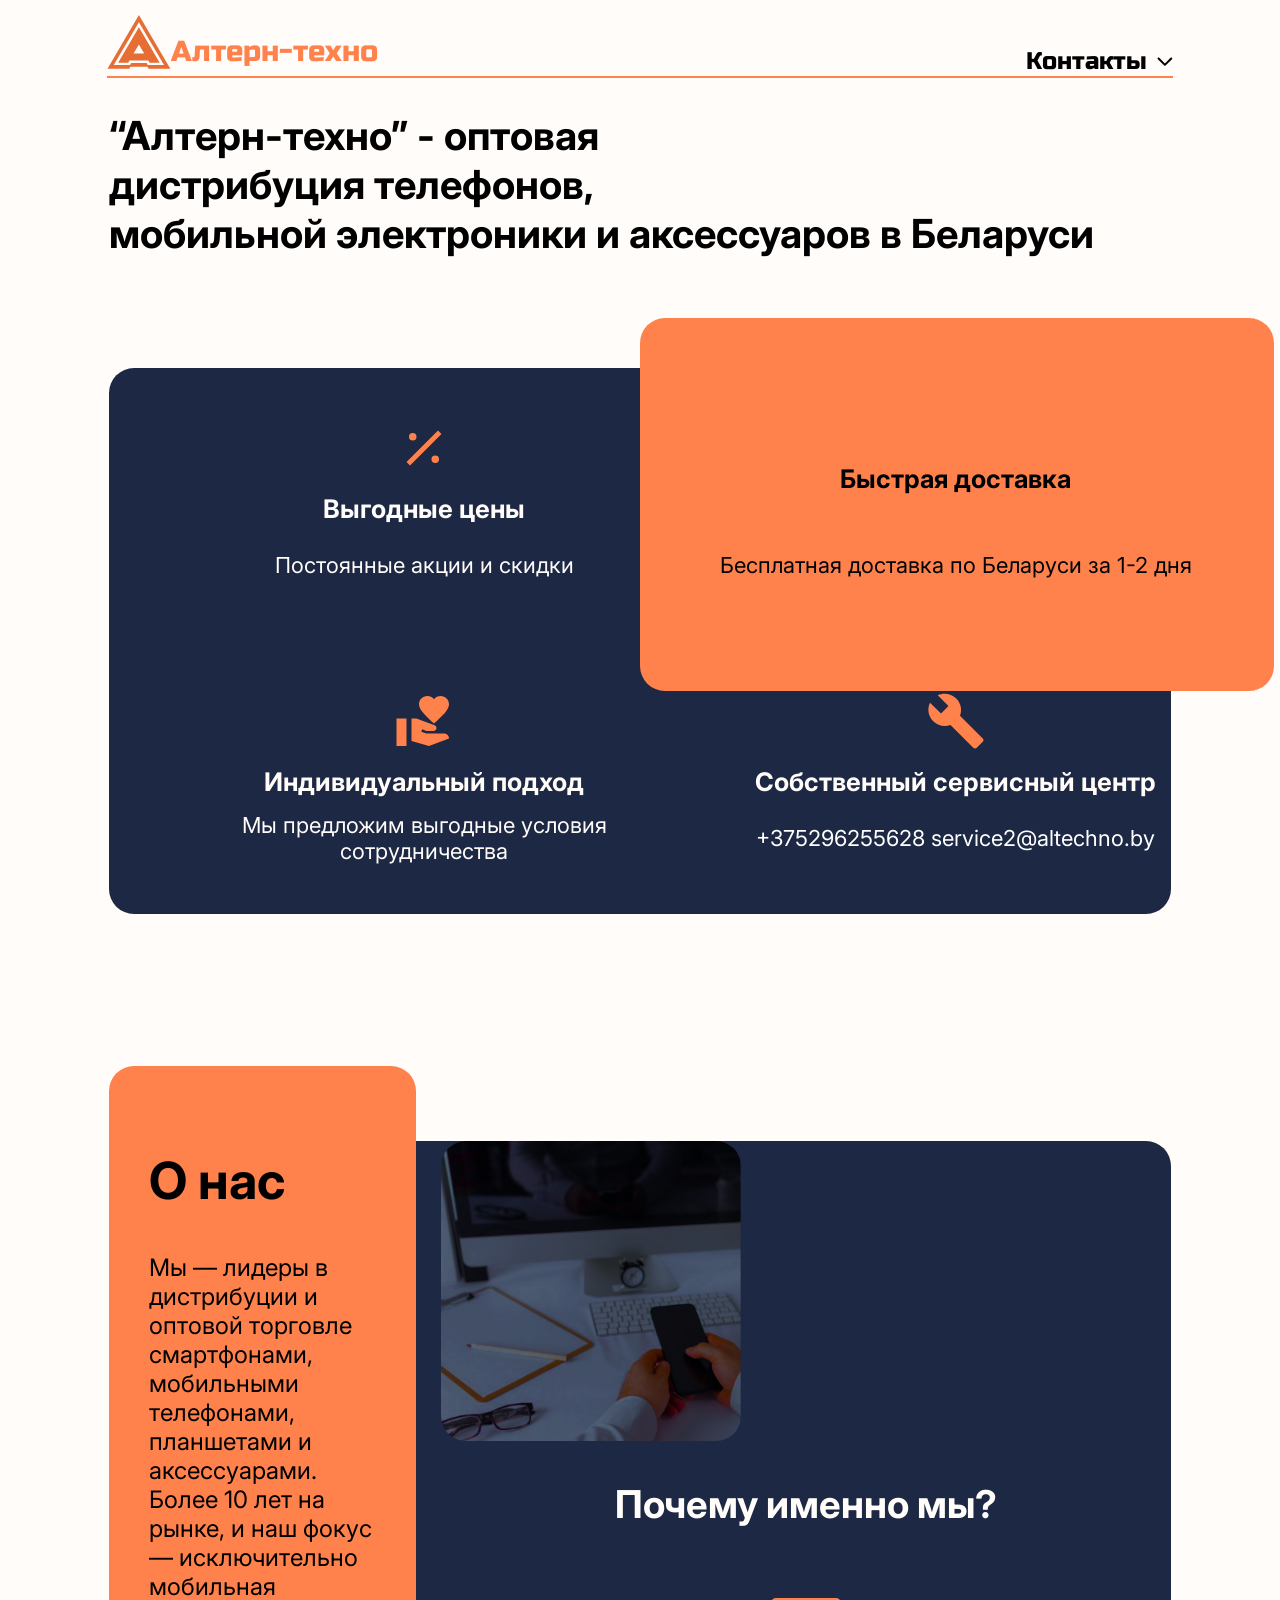
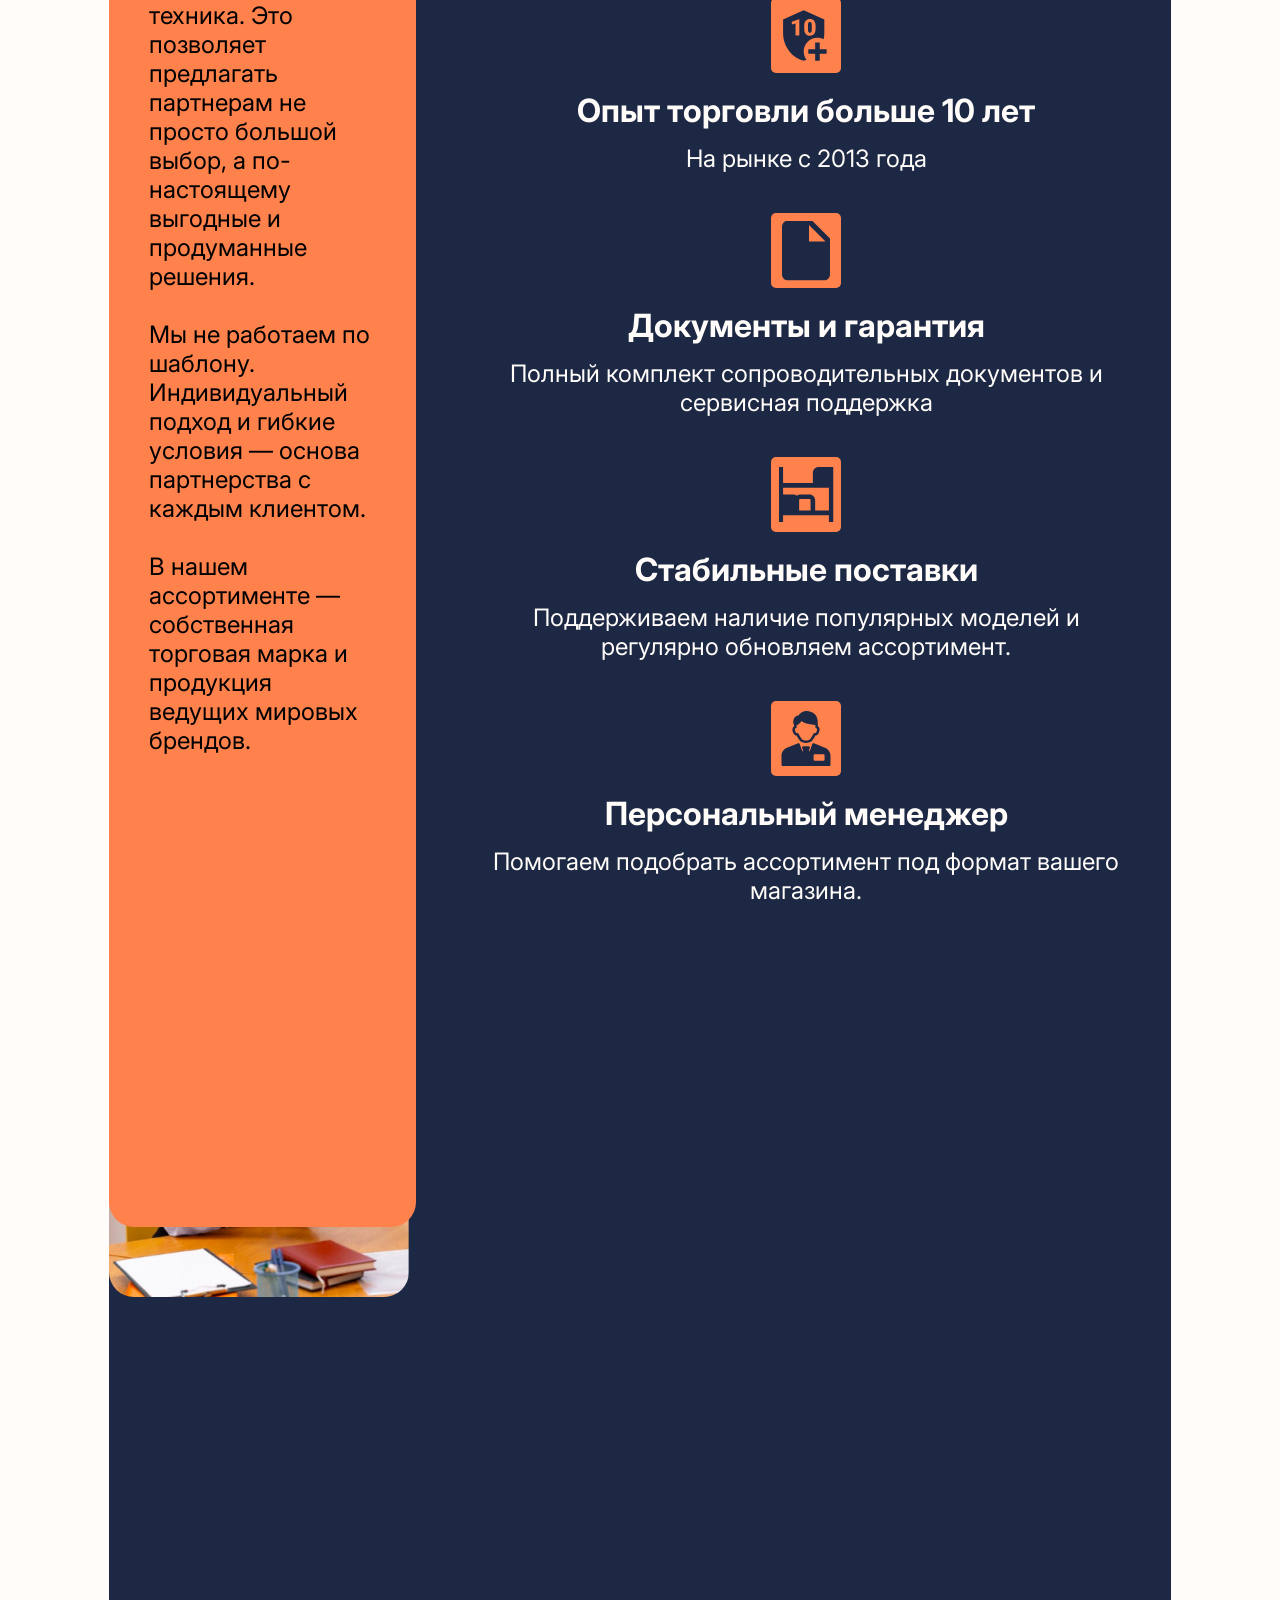
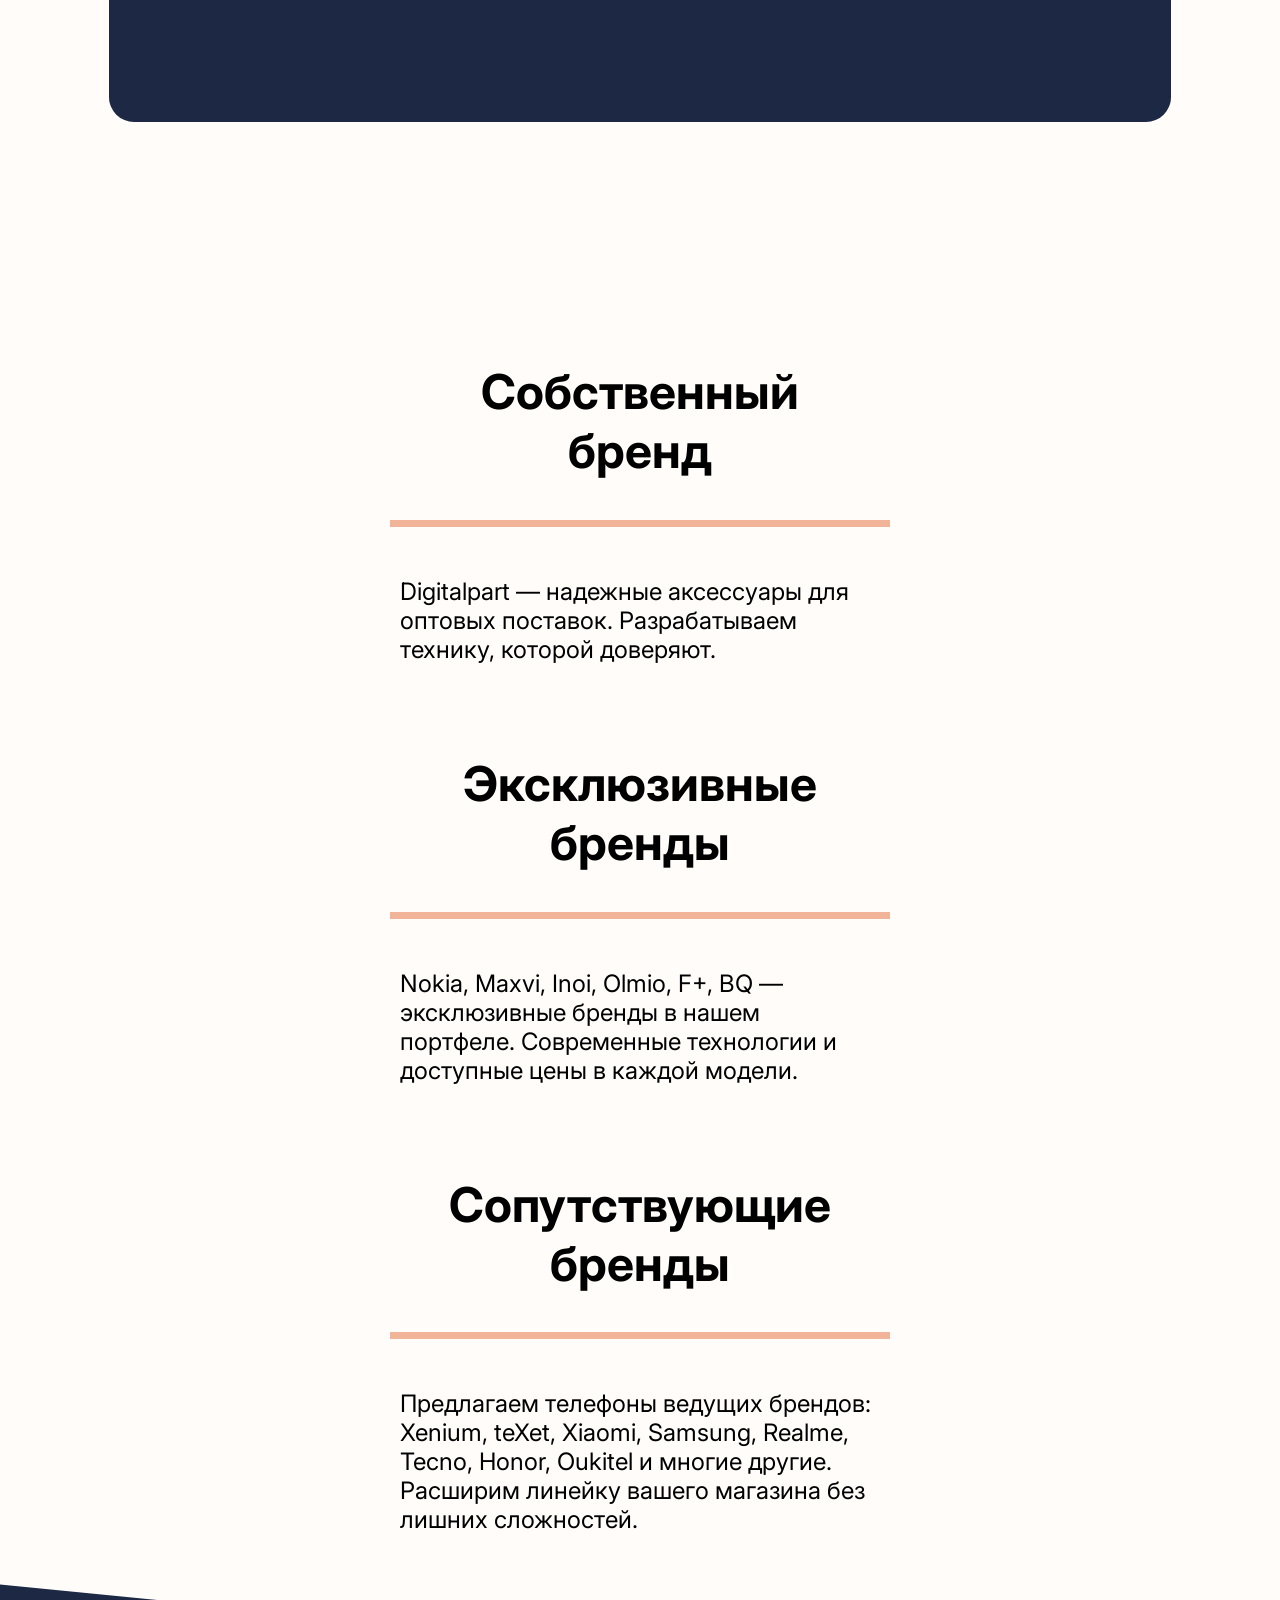
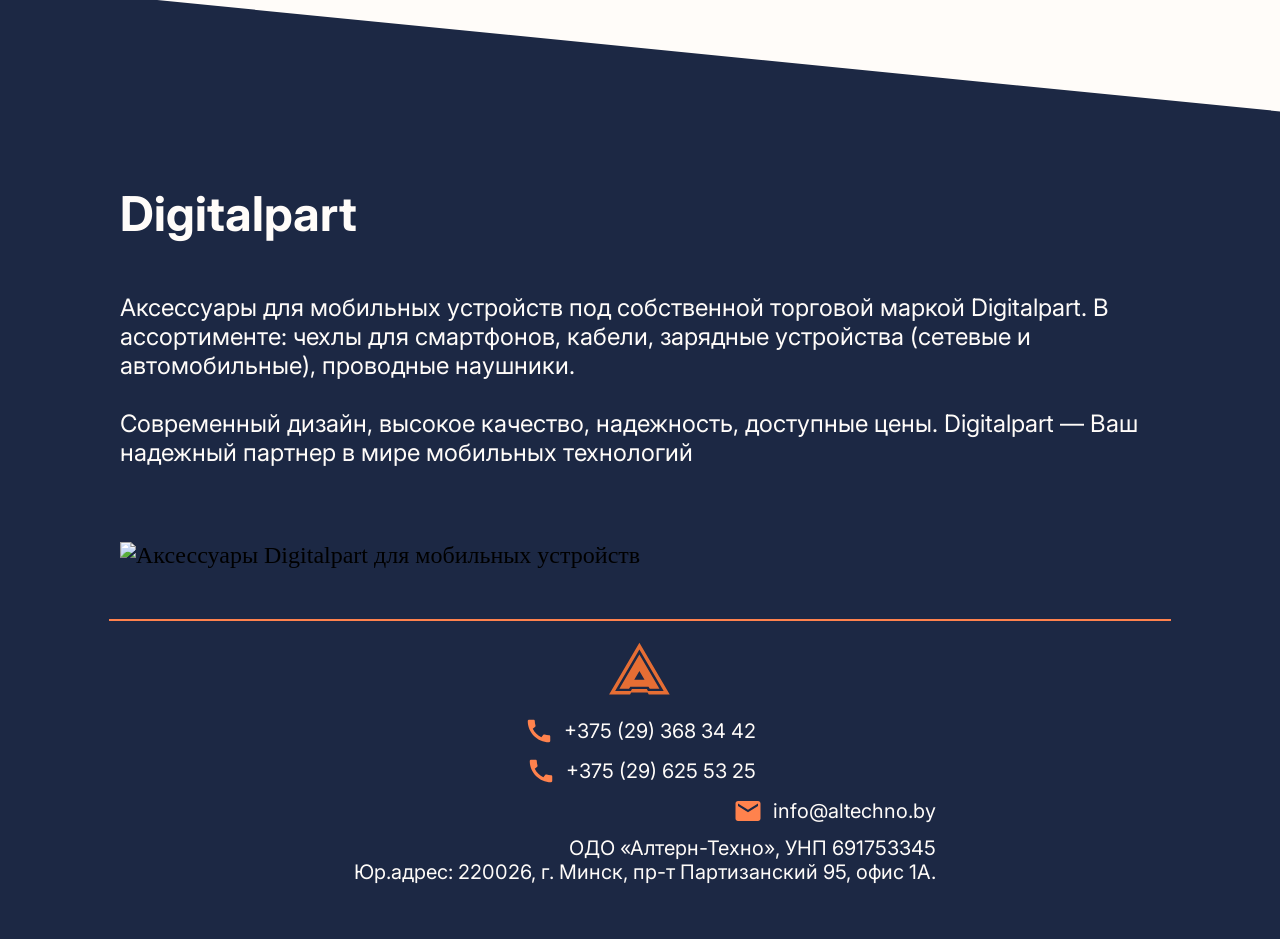
==== commit be34de9c: "Update index.html" ====
--- a/index.html
+++ b/index.html
@@ -5,8 +5,6 @@
     <meta charset="UTF-8">
     <meta name="viewport" content="width=device-width, initial-scale=1.0">
     <link rel="stylesheet" href="style.css">
-    <!-- <link rel="stylesheet" href="style_adaptiv.css"> -->
-    <script rel="stylesheet" href="js/script.js"></script>
     <link rel="preconnect" href="https://fonts.googleapis.com">
     <link rel="preconnect" href="https://fonts.gstatic.com" crossorigin>
     <link
@@ -35,7 +33,7 @@
                             fill="#FF824D" />
                     </svg>
 
-                    <p class="text-regular">Скоро</p>
+                    <p class="text-regular">Telegram скоро</p>
                 </a>
                 <a style="color:black; text-decoration: none;" href="mailto:info@altechno.by"
                     title="Написать нам на почту">
@@ -90,44 +88,60 @@
                 </a>
             </div>
         </div>
-        <details class="dropdown">
-            <summary>Контакты<svg width="16" height="9" viewBox="0 0 16 9" fill="none"
-                    xmlns="http://www.w3.org/2000/svg">
-                    <path
-                        d="M7.20574 8.53036C7.59626 8.92088 8.22942 8.92088 8.61995 8.53036L14.9839 2.1664C15.3744 1.77587 15.3744 1.14271 14.9839 0.752182C14.5934 0.361657 13.9602 0.361657 13.5697 0.752182L7.91284 6.40904L2.25599 0.752182C1.86546 0.361658 1.2323 0.361658 0.841774 0.752182C0.451249 1.14271 0.451249 1.77587 0.841774 2.1664L7.20574 8.53036ZM6.91284 7.364L6.91284 7.82325L8.91284 7.82325L8.91284 7.364L6.91284 7.364Z"
-                        fill="black" />
-                </svg></summary>
-            <div class="dropdown-content">
-                <a>
-                    <svg xmlns="http://www.w3.org/2000/svg" height="1em" fill="currentColor" viewBox="0 0 512 512">
-                        <path
-                            d="M 508.5338491295938 41.59381044487427 Q 510.5145067698259 21.78723404255319 494.66924564796903 10.893617021276595 Q 478.8239845261122 0 460.99806576402324 8.912959381044487 L 17.330754352030947 262.43713733075435 L 17.330754352030947 262.43713733075435 Q 1.4854932301740813 272.3404255319149 1.4854932301740813 292.14700193423596 Q 3.4661508704061896 310.963249516441 21.292069632495163 319.87620889748547 L 159.93810444874273 377.31528046421664 L 159.93810444874273 377.31528046421664 L 159.93810444874273 469.4158607350097 L 159.93810444874273 469.4158607350097 Q 159.93810444874273 487.24177949709866 172.81237911025144 499.1257253384913 Q 184.6963249516441 512 202.52224371373308 512 Q 222.32882011605415 512 236.19342359767893 496.1547388781431 L 287.69052224371376 430.79303675048357 L 287.69052224371376 430.79303675048357 L 288.6808510638298 430.79303675048357 L 288.6808510638298 430.79303675048357 L 401.57833655705997 478.32882011605415 L 401.57833655705997 478.32882011605415 Q 415.4429400386847 483.2804642166344 429.3075435203095 476.34816247582205 Q 442.1818181818182 468.4255319148936 445.15280464216636 453.5705996131528 L 508.5338491295938 41.59381044487427 L 508.5338491295938 41.59381044487427 Z M 257.9806576402321 417.91876208897486 L 211.43520309477756 476.34816247582205 L 257.9806576402321 417.91876208897486 L 211.43520309477756 476.34816247582205 Q 207.47388781431334 480.30947775628624 202.52224371373308 480.30947775628624 Q 192.61895551257254 479.3191489361702 191.6286266924565 469.4158607350097 L 191.6286266924565 390.18955512572535 L 191.6286266924565 390.18955512572535 L 257.9806576402321 417.91876208897486 L 257.9806576402321 417.91876208897486 Z M 300.56479690522247 401.08317214700196 L 204.50290135396517 361.47001934235976 L 300.56479690522247 401.08317214700196 L 204.50290135396517 361.47001934235976 L 470.9013539651838 75.26499032882012 L 470.9013539651838 75.26499032882012 L 413.4622823984526 448.61895551257254 L 413.4622823984526 448.61895551257254 L 300.56479690522247 401.08317214700196 L 300.56479690522247 401.08317214700196 Z M 448.12379110251453 53.477756286266924 L 173.80270793036752 348.59574468085106 L 448.12379110251453 53.477756286266924 L 173.80270793036752 348.59574468085106 L 33.176015473887816 290.16634429400386 L 33.176015473887816 290.16634429400386 L 448.12379110251453 53.477756286266924 L 448.12379110251453 53.477756286266924 Z" />
-                    </svg>
-                    <p class="text-regular">Скоро</p>
-                </a>
-                <a>
-                    <svg xmlns="http://www.w3.org/2000/svg" height="1em" fill="currentColor" viewBox="0 0 512 512">
-                        <path
-                            d="M 64 96 Q 50 96 41 105 L 41 105 L 41 105 Q 32 114 32 128 L 32 168 L 32 168 L 228 311 L 228 311 Q 256 330 284 311 L 480 168 L 480 168 L 480 128 L 480 128 Q 480 114 471 105 Q 462 96 448 96 L 64 96 L 64 96 Z M 32 208 L 32 384 L 32 208 L 32 384 Q 32 398 41 407 Q 50 416 64 416 L 448 416 L 448 416 Q 462 416 471 407 Q 480 398 480 384 L 480 208 L 480 208 L 303 337 L 303 337 Q 282 353 256 353 Q 230 353 209 337 L 32 208 L 32 208 Z M 0 128 Q 1 101 19 83 L 19 83 L 19 83 Q 37 65 64 64 L 448 64 L 448 64 Q 475 65 493 83 Q 511 101 512 128 L 512 384 L 512 384 Q 511 411 493 429 Q 475 447 448 448 L 64 448 L 64 448 Q 37 447 19 429 Q 1 411 0 384 L 0 128 L 0 128 Z" />
-                    </svg>
-                    <p class="text-regular">info@altechno.by</p>
-                </a>
-                <a>
-                    <svg xmlns="http://www.w3.org/2000/svg" height="1em" fill="currentColor" viewBox="0 0 512 512">
-                        <path
-                            d="M 374.5369649805447 275.92217898832683 Q 347.6420233463035 265.96108949416345 327.7198443579766 287.87548638132296 L 294.84824902723733 327.7198443579766 L 294.84824902723733 327.7198443579766 Q 225.12062256809338 286.8793774319066 184.28015564202335 217.15175097276264 L 224.12451361867704 184.28015564202335 L 224.12451361867704 184.28015564202335 Q 246.03891050583658 164.3579766536965 236.07782101167317 137.46303501945525 L 188.26459143968873 25.898832684824903 L 188.26459143968873 25.898832684824903 Q 182.28793774319067 12.949416342412452 169.3385214007782 6.972762645914397 Q 157.3852140077821 0 143.4396887159533 2.9883268482490273 L 31.875486381322958 26.894941634241246 L 31.875486381322958 26.894941634241246 Q 1.9922178988326849 34.86381322957198 0 65.7431906614786 L 0 65.7431906614786 L 0 65.7431906614786 Q 0.9961089494163424 185.27626459143968 55.782101167315176 281.8988326848249 Q 110.56809338521401 379.5175097276265 204.2023346303502 440.2801556420234 Q 297.8365758754864 501.0428015564202 414.38132295719845 511.00389105058366 Q 421.3540856031128 511.00389105058366 428.32684824902725 512 Q 428.32684824902725 512 428.32684824902725 512 Q 428.32684824902725 512 428.32684824902725 512 Q 428.32684824902725 512 428.32684824902725 512 Q 428.32684824902725 512 428.32684824902725 512 Q 437.2918287937743 512 446.2568093385214 512 L 446.2568093385214 512 L 446.2568093385214 512 Q 477.136186770428 510.0077821011673 485.10505836575874 480.12451361867704 L 509.011673151751 368.5603112840467 L 509.011673151751 368.5603112840467 Q 512 354.6147859922179 506.02334630350197 342.66147859922177 Q 499.05058365758754 329.71206225680936 486.1011673151751 323.73540856031127 L 374.5369649805447 275.92217898832683 L 374.5369649805447 275.92217898832683 Z M 446.2568093385214 480.12451361867704 Q 330.7081712062257 479.1284046692607 237.0739299610895 423.3463035019455 L 237.0739299610895 423.3463035019455 L 237.0739299610895 423.3463035019455 Q 143.4396887159533 368.5603112840467 88.65369649805447 274.9260700389105 L 88.65369649805447 274.9260700389105 L 88.65369649805447 274.9260700389105 Q 32.8715953307393 181.29182879377433 31.875486381322958 65.7431906614786 L 31.875486381322958 65.7431906614786 L 31.875486381322958 65.7431906614786 L 31.875486381322958 65.7431906614786 L 31.875486381322958 65.7431906614786 L 31.875486381322958 65.7431906614786 L 31.875486381322958 65.7431906614786 L 31.875486381322958 65.7431906614786 L 31.875486381322958 65.7431906614786 L 31.875486381322958 65.7431906614786 L 31.875486381322958 65.7431906614786 L 31.875486381322958 65.7431906614786 L 31.875486381322958 65.7431906614786 L 31.875486381322958 65.7431906614786 L 31.875486381322958 65.7431906614786 L 31.875486381322958 65.7431906614786 L 31.875486381322958 65.7431906614786 L 31.875486381322958 65.7431906614786 L 31.875486381322958 65.7431906614786 L 31.875486381322958 65.7431906614786 L 31.875486381322958 65.7431906614786 L 31.875486381322958 65.7431906614786 L 31.875486381322958 65.7431906614786 L 31.875486381322958 65.7431906614786 L 31.875486381322958 65.7431906614786 L 31.875486381322958 65.7431906614786 L 31.875486381322958 65.7431906614786 L 31.875486381322958 65.7431906614786 L 31.875486381322958 65.7431906614786 L 31.875486381322958 65.7431906614786 L 31.875486381322958 65.7431906614786 L 31.875486381322958 65.7431906614786 L 31.875486381322958 65.7431906614786 L 31.875486381322958 65.7431906614786 L 31.875486381322958 65.7431906614786 L 31.875486381322958 65.7431906614786 L 31.875486381322958 65.7431906614786 L 31.875486381322958 65.7431906614786 L 31.875486381322958 65.7431906614786 L 31.875486381322958 65.7431906614786 L 31.875486381322958 65.7431906614786 L 31.875486381322958 65.7431906614786 L 31.875486381322958 65.7431906614786 L 31.875486381322958 65.7431906614786 L 31.875486381322958 65.7431906614786 L 31.875486381322958 65.7431906614786 L 31.875486381322958 65.7431906614786 L 31.875486381322958 65.7431906614786 L 31.875486381322958 65.7431906614786 Q 31.875486381322958 59.766536964980546 37.85214007782101 57.77431906614786 L 149.41634241245137 33.86770428015564 L 149.41634241245137 33.86770428015564 Q 155.3929961089494 32.8715953307393 158.38132295719845 38.84824902723735 L 206.1945525291829 150.4124513618677 L 206.1945525291829 150.4124513618677 Q 208.18677042801556 155.3929961089494 204.2023346303502 159.3774319066148 L 163.36186770428014 192.24902723735408 L 163.36186770428014 192.24902723735408 Q 145.431906614786 210.17898832684824 156.38910505836577 233.08949416342412 Q 201.21400778210116 310.7859922178988 278.91050583657585 355.6108949416342 Q 301.82101167315176 366.568093385214 319.7509727626459 348.63813229571986 L 352.6225680933852 307.7976653696498 L 352.6225680933852 307.7976653696498 Q 356.60700389105057 303.81322957198444 361.5875486381323 305.8054474708171 L 473.15175097276267 353.61867704280155 L 473.15175097276267 353.61867704280155 Q 479.1284046692607 355.6108949416342 478.13229571984436 362.58365758754866 L 454.2256809338521 474.147859922179 L 454.2256809338521 474.147859922179 Q 452.23346303501944 480.12451361867704 446.2568093385214 480.12451361867704 Q 446.2568093385214 480.12451361867704 446.2568093385214 480.12451361867704 L 446.2568093385214 480.12451361867704 Z" />
-                    </svg>
-                    <p class="text-regular">+375 (29) 368 34 42</p>
-                </a>
-                <a>
-                    <svg xmlns="http://www.w3.org/2000/svg" height="1em" fill="currentColor" viewBox="0 0 512 512">
-                        <path
-                            d="M 374.5369649805447 275.92217898832683 Q 347.6420233463035 265.96108949416345 327.7198443579766 287.87548638132296 L 294.84824902723733 327.7198443579766 L 294.84824902723733 327.7198443579766 Q 225.12062256809338 286.8793774319066 184.28015564202335 217.15175097276264 L 224.12451361867704 184.28015564202335 L 224.12451361867704 184.28015564202335 Q 246.03891050583658 164.3579766536965 236.07782101167317 137.46303501945525 L 188.26459143968873 25.898832684824903 L 188.26459143968873 25.898832684824903 Q 182.28793774319067 12.949416342412452 169.3385214007782 6.972762645914397 Q 157.3852140077821 0 143.4396887159533 2.9883268482490273 L 31.875486381322958 26.894941634241246 L 31.875486381322958 26.894941634241246 Q 1.9922178988326849 34.86381322957198 0 65.7431906614786 L 0 65.7431906614786 L 0 65.7431906614786 Q 0.9961089494163424 185.27626459143968 55.782101167315176 281.8988326848249 Q 110.56809338521401 379.5175097276265 204.2023346303502 440.2801556420234 Q 297.8365758754864 501.0428015564202 414.38132295719845 511.00389105058366 Q 421.3540856031128 511.00389105058366 428.32684824902725 512 Q 428.32684824902725 512 428.32684824902725 512 Q 428.32684824902725 512 428.32684824902725 512 Q 428.32684824902725 512 428.32684824902725 512 Q 428.32684824902725 512 428.32684824902725 512 Q 437.2918287937743 512 446.2568093385214 512 L 446.2568093385214 512 L 446.2568093385214 512 Q 477.136186770428 510.0077821011673 485.10505836575874 480.12451361867704 L 509.011673151751 368.5603112840467 L 509.011673151751 368.5603112840467 Q 512 354.6147859922179 506.02334630350197 342.66147859922177 Q 499.05058365758754 329.71206225680936 486.1011673151751 323.73540856031127 L 374.5369649805447 275.92217898832683 L 374.5369649805447 275.92217898832683 Z M 446.2568093385214 480.12451361867704 Q 330.7081712062257 479.1284046692607 237.0739299610895 423.3463035019455 L 237.0739299610895 423.3463035019455 L 237.0739299610895 423.3463035019455 Q 143.4396887159533 368.5603112840467 88.65369649805447 274.9260700389105 L 88.65369649805447 274.9260700389105 L 88.65369649805447 274.9260700389105 Q 32.8715953307393 181.29182879377433 31.875486381322958 65.7431906614786 L 31.875486381322958 65.7431906614786 L 31.875486381322958 65.7431906614786 L 31.875486381322958 65.7431906614786 L 31.875486381322958 65.7431906614786 L 31.875486381322958 65.7431906614786 L 31.875486381322958 65.7431906614786 L 31.875486381322958 65.7431906614786 L 31.875486381322958 65.7431906614786 L 31.875486381322958 65.7431906614786 L 31.875486381322958 65.7431906614786 L 31.875486381322958 65.7431906614786 L 31.875486381322958 65.7431906614786 L 31.875486381322958 65.7431906614786 L 31.875486381322958 65.7431906614786 L 31.875486381322958 65.7431906614786 L 31.875486381322958 65.7431906614786 L 31.875486381322958 65.7431906614786 L 31.875486381322958 65.7431906614786 L 31.875486381322958 65.7431906614786 L 31.875486381322958 65.7431906614786 L 31.875486381322958 65.7431906614786 L 31.875486381322958 65.7431906614786 L 31.875486381322958 65.7431906614786 L 31.875486381322958 65.7431906614786 L 31.875486381322958 65.7431906614786 L 31.875486381322958 65.7431906614786 L 31.875486381322958 65.7431906614786 L 31.875486381322958 65.7431906614786 L 31.875486381322958 65.7431906614786 L 31.875486381322958 65.7431906614786 L 31.875486381322958 65.7431906614786 L 31.875486381322958 65.7431906614786 L 31.875486381322958 65.7431906614786 L 31.875486381322958 65.7431906614786 L 31.875486381322958 65.7431906614786 L 31.875486381322958 65.7431906614786 L 31.875486381322958 65.7431906614786 L 31.875486381322958 65.7431906614786 L 31.875486381322958 65.7431906614786 L 31.875486381322958 65.7431906614786 L 31.875486381322958 65.7431906614786 L 31.875486381322958 65.7431906614786 L 31.875486381322958 65.7431906614786 L 31.875486381322958 65.7431906614786 L 31.875486381322958 65.7431906614786 L 31.875486381322958 65.7431906614786 L 31.875486381322958 65.7431906614786 L 31.875486381322958 65.7431906614786 Q 31.875486381322958 59.766536964980546 37.85214007782101 57.77431906614786 L 149.41634241245137 33.86770428015564 L 149.41634241245137 33.86770428015564 Q 155.3929961089494 32.8715953307393 158.38132295719845 38.84824902723735 L 206.1945525291829 150.4124513618677 L 206.1945525291829 150.4124513618677 Q 208.18677042801556 155.3929961089494 204.2023346303502 159.3774319066148 L 163.36186770428014 192.24902723735408 L 163.36186770428014 192.24902723735408 Q 145.431906614786 210.17898832684824 156.38910505836577 233.08949416342412 Q 201.21400778210116 310.7859922178988 278.91050583657585 355.6108949416342 Q 301.82101167315176 366.568093385214 319.7509727626459 348.63813229571986 L 352.6225680933852 307.7976653696498 L 352.6225680933852 307.7976653696498 Q 356.60700389105057 303.81322957198444 361.5875486381323 305.8054474708171 L 473.15175097276267 353.61867704280155 L 473.15175097276267 353.61867704280155 Q 479.1284046692607 355.6108949416342 478.13229571984436 362.58365758754866 L 454.2256809338521 474.147859922179 L 454.2256809338521 474.147859922179 Q 452.23346303501944 480.12451361867704 446.2568093385214 480.12451361867704 Q 446.2568093385214 480.12451361867704 446.2568093385214 480.12451361867704 L 446.2568093385214 480.12451361867704 Z" />
-                    </svg>
-                    <p class="text-regular">+375 (29) 625 53 25</p>
-                </a>
-            </div>
-        </details>
+       <details class="dropdown">
+    <summary>Контакты
+        <svg width="16" height="9" viewBox="0 0 16 9" fill="none" xmlns="http://www.w3.org/2000/svg">
+            <path d="M7.20574 8.53036C7.59626 8.92088 8.22942 8.92088 8.61995 8.53036L14.9839 2.1664C15.3744 1.77587 15.3744 1.14271 14.9839 0.752182C14.5934 0.361657 13.9602 0.361657 13.5697 0.752182L7.91284 6.40904L2.25599 0.752182C1.86546 0.361658 1.2323 0.361658 0.841774 0.752182C0.451249 1.14271 0.451249 1.77587 0.841774 2.1664L7.20574 8.53036ZM6.91284 7.364L6.91284 7.82325L8.91284 7.82325L8.91284 7.364L6.91284 7.364Z" fill="black"/>
+        </svg>
+    </summary>
+    <div class="dropdown-content">
+        <a>
+            <svg width="30" height="30" viewBox="0 0 129 129" fill="none" xmlns="http://www.w3.org/2000/svg">
+                <path d="M7.76152 35.733C5.96174 36.2473 4.32742 37.2225 3.02029 38.5623C1.71315 39.9021 0.778504 41.56 0.308826 43.3719C-0.160852 45.1839 -0.14928 47.087 0.342396 48.8931C0.834072 50.6992 1.78881 52.3456 3.11214 53.6694L21.4516 71.9874V107.387H56.889L75.3521 125.823C76.3431 126.823 77.5219 127.617 78.8207 128.159C80.1195 128.701 81.5127 128.982 82.9202 128.984C83.8452 128.982 84.7663 128.863 85.6614 128.629C87.4726 128.173 89.1316 127.248 90.4715 125.946C91.8114 124.645 92.7849 123.014 93.2939 121.217L128.952 0L7.76152 35.733ZM10.75 46.0691L102.276 19.0866L32.2124 89.0369V67.5369L10.75 46.0691Z" fill="#FF824D"/>
+            </svg>
+            <p class="text-regular">Telegram скоро</p>
+        </a>
+        <a style="color:black; text-decoration: none;" href="mailto:info@altechno.by" title="Написать нам на почту">
+            <svg width="30" height="30" viewBox="0 0 24 24" fill="none" xmlns="http://www.w3.org/2000/svg">
+                <g clip-path="url(#clip0_6_8514)">
+                    <path d="M20 4H4C2.9 4 2.01 4.9 2.01 6L2 18C2 19.1 2.9 20 4 20H20C21.1 20 22 19.1 22 18V6C22 4.9 21.1 4 20 4ZM20 8L12 13L4 8V6L12 11L20 6V8Z" fill="#FF824D"/>
+                </g>
+                <defs>
+                    <clipPath id="clip0_6_8514">
+                        <rect width="24" height="24" fill="white"/>
+                    </clipPath>
+                </defs>
+            </svg>
+            <p class="text-regular">info@altechno.by</p>
+        </a>
+        <a style="color:black; text-decoration: none;" title="Позвонить нам" href="tel:+3753683442">
+            <svg width="30" height="30" viewBox="0 0 24 24" fill="none" xmlns="http://www.w3.org/2000/svg">
+                <g clip-path="url(#clip0_6_8539)">
+                    <path d="M20.01 15.38C18.78 15.38 17.59 15.18 16.48 14.82C16.13 14.7 15.74 14.79 15.47 15.06L13.9 17.03C11.07 15.68 8.42 13.13 7.01 10.2L8.96 8.54C9.23 8.26 9.31 7.87 9.2 7.52C8.83 6.41 8.64 5.22 8.64 3.99C8.64 3.45 8.19 3 7.65 3H4.19C3.65 3 3 3.24 3 3.99C3 13.28 10.73 21 20.01 21C20.72 21 21 20.37 21 19.82V16.37C21 15.83 20.55 15.38 20.01 15.38Z" fill="#FF824D"/>
+                </g>
+                <defs>
+                    <clipPath id="clip0_6_8539">
+                        <rect width="24" height="24" fill="white"/>
+                    </clipPath>
+                </defs>
+            </svg>
+            <p class="text-regular">+375 (29) 368 34 42</p>
+        </a>
+        <a style="color:black; text-decoration: none;" title="Позвонить нам" href="tel:+375296255325">
+            <svg width="30" height="30" viewBox="0 0 24 24" fill="none" xmlns="http://www.w3.org/2000/svg">
+                <g clip-path="url(#clip0_6_8539)">
+                    <path d="M20.01 15.38C18.78 15.38 17.59 15.18 16.48 14.82C16.13 14.7 15.74 14.79 15.47 15.06L13.9 17.03C11.07 15.68 8.42 13.13 7.01 10.2L8.96 8.54C9.23 8.26 9.31 7.87 9.2 7.52C8.83 6.41 8.64 5.22 8.64 3.99C8.64 3.45 8.19 3 7.65 3H4.19C3.65 3 3 3.24 3 3.99C3 13.28 10.73 21 20.01 21C20.72 21 21 20.37 21 19.82V16.37C21 15.83 20.55 15.38 20.01 15.38Z" fill="#FF824D"/>
+                </g>
+                <defs>
+                    <clipPath id="clip0_6_8539">
+                        <rect width="24" height="24" fill="white"/>
+                    </clipPath>
+                </defs>
+            </svg>
+            <p class="text-regular">+375 (29) 625 53 25</p>
+        </a>
+    </div>
+</details>
     </header>
     <hr>
     <section class="promo">
@@ -140,6 +154,7 @@
             </div>
         </div>
     </section>
+
     <section class="advantages">
         <div class="advantages-container">
             <div class="advantages-content">
@@ -185,7 +200,7 @@
                 <svg width="60" height="60" viewBox="0 0 69 69" fill="none" xmlns="http://www.w3.org/2000/svg">
                     <path
                         d="M0 35.25V50.875C0 51.7038 0.329241 52.4987 0.915291 53.0847C1.50134 53.6708 2.2962 54 3.125 54H6.25C6.25 56.4864 7.23772 58.871 8.99587 60.6291C10.754 62.3873 13.1386 63.375 15.625 63.375C18.1114 63.375 20.496 62.3873 22.2541 60.6291C24.0123 58.871 25 56.4864 25 54H43.75C43.75 56.4864 44.7377 58.871 46.4959 60.6291C48.254 62.3873 50.6386 63.375 53.125 63.375C55.6114 63.375 57.996 62.3873 59.7541 60.6291C61.5123 58.871 62.5 56.4864 62.5 54H65.625C66.4538 54 67.2487 53.6708 67.8347 53.0847C68.4208 52.4987 68.75 51.7038 68.75 50.875V13.375C68.75 10.8886 67.7623 8.50403 66.0041 6.74587C64.246 4.98772 61.8614 4 59.375 4H31.25C28.7636 4 26.379 4.98772 24.6209 6.74587C22.8627 8.50403 21.875 10.8886 21.875 13.375V19.625H15.625C14.1696 19.625 12.7341 19.9639 11.4324 20.6147C10.1306 21.2656 8.99825 22.2107 8.125 23.375L0.625 33.375C0.533598 33.5108 0.460076 33.6579 0.40625 33.8125L0.21875 34.1562C0.080831 34.5048 0.006735 34.8752 0 35.25ZM50 54C50 53.3819 50.1833 52.7777 50.5267 52.2638C50.87 51.7499 51.3581 51.3494 51.9291 51.1129C52.5001 50.8764 53.1285 50.8145 53.7347 50.935C54.3409 51.0556 54.8977 51.3532 55.3347 51.7903C55.7718 52.2273 56.0694 52.7841 56.19 53.3903C56.3105 53.9965 56.2486 54.6249 56.0121 55.1959C55.7756 55.7669 55.3751 56.255 54.8612 56.5983C54.3473 56.9417 53.7431 57.125 53.125 57.125C52.2962 57.125 51.5013 56.7958 50.9153 56.2097C50.3292 55.6237 50 54.8288 50 54ZM21.875 32.125H9.375L13.125 27.125C13.4161 26.7369 13.7935 26.4219 14.2275 26.2049C14.6614 25.988 15.1399 25.875 15.625 25.875H21.875V32.125ZM12.5 54C12.5 53.3819 12.6833 52.7777 13.0267 52.2638C13.37 51.7499 13.8581 51.3494 14.4291 51.1129C15.0001 50.8764 15.6285 50.8145 16.2347 50.935C16.8408 51.0556 17.3977 51.3532 17.8347 51.7903C18.2717 52.2273 18.5694 52.7841 18.69 53.3903C18.8105 53.9965 18.7486 54.6249 18.5121 55.1959C18.2756 55.7669 17.8751 56.255 17.3612 56.5983C16.8473 56.9417 16.2431 57.125 15.625 57.125C14.7962 57.125 14.0013 56.7958 13.4153 56.2097C12.8292 55.6237 12.5 54.8288 12.5 54Z"
-                        fill="#1C2844" />
+                         />
                 </svg>
 
                 <h2 class="text-sem">Быстрая доставка</h2>
@@ -193,7 +208,7 @@
             </div>
             <div class="advantages-content">
 
-                <svg class="icon" width="60" height="60" viewBox="0 0 24 24" fill="none"
+                <svg class="icon crus" width="60" height="60" viewBox="0 0 24 24" fill="none"
                     xmlns="http://www.w3.org/2000/svg">
                     <g clip-path="url(#clip0_6_12305)">
                         <path
@@ -219,9 +234,8 @@
     </section>
     <section class="about_us">
         <div class="about_us-container">
-            <div class="image"></div>
-            <div class="image"></div>
-            <div class="second">
+  <div class="left-col">
+  <div class="second">
                 <div class="second-text">
                     <h1 class="text-large">О нас</h1>
                     <p class="text-regular">
@@ -239,7 +253,11 @@
                     </p>
                 </div>
             </div>
-            <div class="why_me">
+    <div class="image"></div> <!-- первая картинка -->
+  </div>
+  <div class="right-col">
+    <div class="image"></div> <!-- вторая картинка -->
+   <div class="why_me">
                 <div class="why_me-container">
                     <h2 class="text-large">Почему именно мы?</h2>
                     <ul class="about_us_why_me">
@@ -302,7 +320,9 @@
                     </ul>
                 </div>
             </div>
-        </div>
+  </div>
+</div>
+        
     </section>
     <section class="brands">
         <ul class="brands_list">
@@ -398,7 +418,7 @@
                     <span>info@altechno.by</span>
                 </a>
                 <a>
-                    <span class="address">ОДО «Алтерн-Техно»,УНП 691753345 <br>
+                    <span class="address">ОДО «Алтерн-Техно», УНП 691753345 <br>
                         Юр.адрес: 220026, г. Минск, пр-т Партизанский 95, офис 1А.</span>
                 </a>
 
--- a/style.css
+++ b/style.css
@@ -1,45 +1,404 @@
-@charset "UTF-8";
-
 html {
   font-size: 24px;
 }
+
 .text-regular {
   font-family: "Inter", serif;
   font-size: clamp(16px, 2vw, 24px);
 }
+
 .text-sem {
   font-family: "Inter", serif;
   font-size: clamp(24px, 2vw, 32px);
   height: calc(clamp(24px, 2vw, 32px) * 1.5);
   margin: 0;
 }
+
 .text-large {
   font-family: "Inter", serif;
   font-size: clamp(36px, 4vw, 64px);
 }
+
 hr {
   margin: 0 8.333vw;
   border: none;
   border-bottom: #FF824D solid 2px;
 }
+
 body {
   background-color: #FFFCF9;
   margin: 0;
 }
-@media (min-width: 1440px){
-  header{
+body .promo {
+  width: 100%;
+  display: flex;
+  justify-content: center;
+  align-items: center;
+}
+body .promo .promo-container {
+  width: 83%;
+  display: flex;
+  justify-content: space-between;
+  position: relative;
+  align-items: center;
+}
+body .promo .promo-container h1 {
+  font-size: 55px;
+  font-family: "inter";
+}
+body .advantages {
+  width: 100%;
+  height: 700px;
+  display: flex;
+  justify-content: center;
+  align-items: center;
+}
+body .advantages .advantages-container {
+  width: 83%;
+  height: -moz-max-content;
+  height: max-content;
+  display: flex;
+  flex-direction: row;
+  background-color: #1C2844;
+  border-radius: 25px;
+}
+body .advantages .advantages-container .advantages-content {
+  width: 100%;
+  display: flex;
+  flex-direction: column;
+  align-items: center;
+  padding: 0 50px;
+  margin: 50px 0;
+  border-right: 3px solid #FF824D;
+}
+body .advantages .advantages-container .advantages-content:first-child {
+  border-left: none;
+}
+body .advantages .advantages-container .advantages-content:nth-of-type(2), body .advantages .advantages-container .advantages-content:nth-of-type(4) {
+  border-right: none;
+}
+body .advantages .advantages-container .advantages-content:nth-of-type(4) {
+  border-left: none;
+}
+body .advantages .advantages-container .advantages-content img,
+body .advantages .advantages-container .advantages-content h2,
+body .advantages .advantages-container .advantages-content p {
+  margin: auto 0;
+  color: #FFFCF9;
+}
+body .advantages .advantages-container .advantages-content img {
+  width: 60px;
+  margin: 0;
+}
+body .advantages .advantages-container .advantages-content h2 {
+  margin: 15px 0;
+}
+body .advantages .advantages-container .advantages-content p {
+  font-size: 22px;
+}
+body .advantages .advantages-container .advantages-content h2,
+body .advantages .advantages-container .advantages-content p {
+  height: -moz-max-content;
+  height: max-content;
+  text-align: center;
+}
+body .advantages .advantages-container .advantages-content:nth-child(3) {
+  background-color: #FF824D;
+  color: #1C2844;
+  margin: -50px 0;
+  padding: 70px 50px;
+  border-radius: 25px;
+}
+body .advantages .advantages-container .advantages-content:nth-child(3) img,
+body .advantages .advantages-container .advantages-content:nth-child(3) h2,
+body .advantages .advantages-container .advantages-content:nth-child(3) p {
+  filter: invert();
+}
+body .about_us {
+  width: 100%;
+  display: flex;
+  flex-direction: column;
+  align-items: center;
+  gap: 40px;
+  padding: 100px 0 200px 0;
+}
+body .about_us .about_us-container {
+  display: grid;
+  grid-template-columns: auto 1fr 1fr;
+  grid-template-rows: 1fr 1fr;
+  background-color: #1C2844;
+  border-radius: 25px;
+  width: 83%;
+  height: -moz-max-content;
+  height: max-content;
+}
+body .about_us .about_us-container .image {
+  width: 415px;
+  height: 100%;
+  background-color: unset;
+  grid-column: 1;
+  background-position: center;
+  background-repeat: no-repeat;
+  background-size: cover;
+}
+body .about_us .about_us-container .image:nth-child(1) {
+  grid-row: 1;
+  background-image: url(images/man.png);
+  border-top-left-radius: 25px;
+}
+body .about_us .about_us-container .image:nth-child(2) {
+  background-image: url(images/woman.png);
+  border-bottom-left-radius: 25px;
+}
+body .about_us .about_us-container .second {
+  grid-column: 2;
+  grid-row: 1/3;
+  height: calc(100% + 150px);
+  margin-top: -75px;
+  max-width: 450px;
+}
+body .about_us .about_us-container .second .second-text {
+  background-color: #FF824D;
+  align-items: flex-start;
+  padding: 40px;
+  z-index: 2;
+  border-radius: 25px;
+  margin-bottom: -200px;
+  min-height: 1070px;
+}
+body .about_us .about_us-container .why_me {
+  grid-column: 3;
+  grid-row: 1/3;
+  display: flex;
+  flex-direction: column;
+  align-items: flex-start;
+  padding: 40px;
+  height: 90%;
+  border-radius: 25px;
+  width: 650px;
+}
+body .about_us .about_us-container .why_me h2 {
+  font-size: clamp(32px, 3vw, 40px);
+  color: #FFFCF9;
+  margin: 0 0 20px 88px;
+}
+body .about_us .about_us-container .why_me .about_us_why_me {
+  list-style: none;
+  color: #FFFCF9;
+  display: flex;
+  flex-direction: column;
+  gap: 40px;
+  padding: 60px 0;
+}
+body .about_us .about_us-container .why_me .about_us_why_me .about_us_why_me_item {
+  display: flex;
+  align-items: center;
+  gap: 18px;
+}
+body .about_us .about_us-container .why_me .about_us_why_me .about_us_why_me_item img {
+  z-index: 2;
+}
+body .about_us .about_us-container .why_me .about_us_why_me .about_us_why_me_item h1 {
+  font-size: 32px;
+  height: 100%;
+}
+body .about_us .about_us-container .why_me .about_us_why_me .about_us_why_me_item .icon {
+  width: 55px;
+  background-color: #FF824D;
+  padding: 7.5px;
+  border-radius: 5px;
+}
+body .about_us .about_us-container .why_me .about_us_why_me .about_us_why_me_item svg {
+  width: 70px;
+  height: 60px;
+}
+body .about_us .about_us-container .why_me p {
+  margin: 20px 0 0 88px;
+}
+body .brands .brands_list {
+  display: flex;
+  flex-wrap: wrap;
+  list-style: none;
+  justify-content: center;
+  margin: 0 160px;
+  padding: 0;
+}
+body .brands .brands_list :nth-child(2) {
+  margin: 0 40px;
+}
+body .brands .brands_list .brands_list_item {
+  display: flex;
+  flex-direction: column;
+  width: 500px;
+}
+body .brands .brands_list .brands_list_item h1,
+body .brands .brands_list .brands_list_item p {
+  font-family: "Inter";
+}
+body .brands .brands_list .brands_list_item h1 {
+  font-size: 48px;
+  text-align: center;
+}
+body .brands .brands_list .brands_list_item hr {
+  margin: 0;
+  border-bottom: rgba(230, 110, 58, 0.5) solid 7px;
+  width: 100%;
+}
+body .brands .brands_list .brands_list_item p {
+  font-size: 24px;
+  margin: 50px 10px;
+  text-align: left;
+}
+body .promo-media {
+  position: relative;
+}
+body .background-triangle {
+  position: absolute;
+  left: 10px;
+  width: 540px;
+  height: 540px;
+  z-index: -2;
+}
+body .container-video {
+  position: relative;
+  width: 200px;
+  height: 200px;
+  overflow: hidden;
+  position: relative;
+  clip-path: polygon(50% 15%, 0% 100%, 100% 100%);
+  z-index: -1;
+}
+body video {
+  position: absolute;
+  top: 50%;
+  left: 50%;
+  width: auto;
+  height: 100%;
+  transform: translate(-50%, -35%);
+}
+body #playPauseButton {
+  all: unset;
+  background-color: #454c73;
+  width: 50px;
+  height: 50px;
+  position: absolute;
+  bottom: -25px;
+  left: 25px;
+  cursor: pointer;
+  border-radius: 25px;
+  display: flex;
+  justify-content: center;
+  align-items: center;
+}
+body #playPauseButton svg {
+  z-index: 1;
+  width: 20px;
+  height: 20px;
+}
+body .digital {
+  background-color: #1C2844;
+  display: flex;
+  flex-direction: row;
+  padding: 160px 160px 0 160px;
+  margin: 0;
+  border: none;
+  display: flex;
+  justify-content: center;
+  align-items: center;
+  clip-path: polygon(0% 0%, 100% 20%, 100% 100%, 0 100%);
+}
+body .digital .digital-container h1 {
+  font-size: 48px;
+  font-family: "Inter";
+  font-weight: bold;
+  color: #FFFCF9;
+}
+body .digital .digital-container .digital-content {
+  display: flex;
+  flex-direction: row;
+  justify-content: space-between;
+  height: auto;
+  margin: 120px 0;
+}
+body .digital .digital-container .digital-content .tovar img {
+  width: 400px;
+  height: 600px;
+}
+body .digital .digital-container .digital-content p {
+  font-family: "Inter";
+  font-size: 24px;
+  margin: 0;
+  width: 50%;
+  margin-right: 160px;
+  color: #FFFCF9;
+}
+body footer {
+  background-color: #1C2844;
+  margin: -2px 0 0 0;
+  border: none;
+  display: flex;
+  flex-direction: row;
+  justify-content: center;
+  align-items: start;
+  width: 100%;
+  height: 200px;
+  padding: 0;
+}
+body footer .footer-container {
+  padding-top: 15px;
+  display: flex;
+  justify-content: space-around;
+  width: 83%;
+  border-top: 4px solid #FF824D;
+  align-items: center;
+}
+body footer .footer-container div {
+  display: flex;
+  flex-direction: column;
+  align-items: end;
+}
+body footer .footer-container div a {
+  filter: none;
+  display: flex;
+  justify-content: center;
+  align-items: center;
+  padding: 0 31px;
+}
+body footer .footer-container div a svg {
+  fill: #FF824D;
+}
+body footer .footer-container div a .icon {
+  width: 35px;
+  height: 35px;
+  filter: none;
+}
+body footer .footer-container div a span {
+  height: 100%;
+  display: flex;
+  align-items: center;
+  margin-left: 10px;
+  font-family: "Inter";
+  font-size: 20px;
+  text-align: end;
+  color: #FFFCF9;
+}
+body footer .footer-container .telephone a:last-child {
+  padding-left: 0;
+}
+@media (min-width: 1440px) {
+  body header {
     display: flex;
     align-items: center;
     justify-content: space-between;
     padding: 15px 8.333vw 0 8.333vw;
   }
-  header .logo{
-    display: flex;
-  }
-  header .logo .icon{
+  body header .logo {
+    display: flex;
+  }
+  body header .logo .icon {
     width: clamp(50px, 5vw, 102px);
   }
-  header .logo .logo-text{
+  body header .logo .logo-text {
     color: #FF824D;
     font-family: "Russo One", serif;
     font-weight: 400;
@@ -47,47 +406,30 @@
     display: flex;
     align-items: end;
   }
-  header .contact-info{
+  body header .contact-info {
     display: flex;
     flex-direction: row;
+    height: -moz-max-content;
     height: max-content;
   }
-  header .contact-info  a{
+  body header .contact-info a {
     display: flex;
     padding-left: 30px;
     align-items: center;
     height: 60px;
   }
-  header .contact-info a img{
+  body header .contact-info a img {
     padding-right: 5px;
     width: 35px;
     height: 35px;
   }
-  header .dropdown{
+  body header .dropdown {
     display: none;
   }
-  header .dropdown summary,
-  footer .dropdown summary {
+  body header .dropdown summary {
     display: none;
   }
-  body .promo{
-    width: 100%;
-    display: flex;
-    justify-content: center;
-    align-items: center;
-  }
-  body .promo .promo-container{
-    width: 83%;
-    display: flex;
-    justify-content: space-between;
-    position: relative;
-align-items: center;
-  }
-  body .promo .promo-container h1{
-    font-size: 55px;
-    font-family: 'inter';
-  }
-  body .promo .promo-container .video .promo-media .background-triangle{
+  body .promo .promo-container .video .promo-media .background-triangle {
     position: absolute;
     left: -18px;
     bottom: -50px;
@@ -95,7 +437,7 @@
     height: 500px;
     z-index: -2;
   }
-  body .promo .promo-container .video .promo-media .container-video{
+  body .promo .promo-container .video .promo-media .container-video {
     position: relative;
     width: 460px;
     height: 460px;
@@ -105,14 +447,14 @@
     z-index: -1;
   }
   body .promo .promo-container .video .promo-media video {
-      position: absolute;
-      top: 50%;
-      left: 50%;
-      width: auto;
-      height: 100%;
-      transform: translate(-50%, -35%);
-  }
-  body .promo .promo-container .video .promo-media #playPauseButton{
+    position: absolute;
+    top: 50%;
+    left: 50%;
+    width: auto;
+    height: 100%;
+    transform: translate(-50%, -35%);
+  }
+  body .promo .promo-container .video .promo-media #playPauseButton {
     all: unset;
     background-color: #454c73;
     width: 100px;
@@ -126,367 +468,29 @@
     justify-content: center;
     align-items: center;
   }
-  body .promo .promo-container .video .promo-media #playPauseButton svg{
+  body .promo .promo-container .video .promo-media #playPauseButton svg {
     z-index: 1;
     width: 40px;
-    height: 40px; 
-  }
-  body .advantages{
-    width: 100%;
-    height: 700px;
-    display: flex;
-    justify-content: center;
-    align-items: center;
-  }
-  body .advantages .advantages-container{
-    width: 83%;
-    height: max-content;
-    display: flex;
-    flex-direction: row;
-    background-color: #1C2844;
-    border-radius: 25px;
-  }
-  body .advantages .advantages-container .advantages-content{
-    width: 100%;
-    display: flex;
-    flex-direction: column;
-    align-items: center;
-    padding: 0 50px;
-    margin: 50px 0;
-    border-right: 3px solid #FF824D;
-  }
-  body .advantages .advantages-container .advantages-content:first-child{
-    border-left: none;
-  }
-  body .advantages .advantages-container .advantages-content:nth-of-type(2){
-    border-right: none;
-  }
-  body .advantages .advantages-container .advantages-content:nth-of-type(4){
-    border-left: none;
-    border-right: none;
-  }
-  body .advantages .advantages-container .advantages-content img, 
-  body .advantages .advantages-container .advantages-content h2,
-  body .advantages .advantages-container .advantages-content p{
-    margin: auto 0;
-    color: #FFFCF9;
-  }
-  body .advantages .advantages-container .advantages-content img{
-    width: 60px;
-    margin: 0;
-  }
-  body .advantages .advantages-container .advantages-content h2{
-    margin: 15px 0;
-  }
-  body .advantages .advantages-container .advantages-content p{
-    font-size: 22px;
-  }
-  body .advantages .advantages-container .advantages-content h2, body .advantages .advantages-container .advantages-content p{
-    height: max-content;
-    text-align: center;
-  }
-  body .advantages .advantages-container .advantages-content:nth-child(3){
-    background-color: #FF824D;
-    color: #1C2844;
-    margin: -50px 0;
-    padding: 70px 50px;
-    border-radius: 25px;
-  }
-  body .advantages .advantages-container .advantages-content:nth-child(3) img, 
-  body .advantages .advantages-container .advantages-content:nth-child(3) h2,
-  body .advantages .advantages-container .advantages-content:nth-child(3) p{
-    filter: invert();
-  }
-  body .about_us {
-    width: 100%;
-    display: flex;
-    flex-direction: column;
-    align-items: center;
-    gap: 40px;
-    padding: 100px 0 200px 0;
-  }
-  body .about_us .about_us-container {
-    display: grid;
-    grid-template-columns: auto 1fr 1fr;
-    grid-template-rows: 1fr 1fr;
-    background-color: #1C2844;
-    border-radius: 25px;
-    width: 83%;
-    height: max-content;
-  }
-  body .about_us .about_us-container .image {
-    width: 415px;
-    height: 100%;
-    background-color: unset;
-    grid-column: 1;
-    background-position: center;
-    background-repeat: no-repeat;
-    background-size: cover;
-  }
-  body .about_us .about_us-container .image:nth-child(1){
-    grid-row: 1;
-    background-image: url(images/man.png);
-    border-top-left-radius: 25px;
-  }
-  body .about_us .about_us-container .image:nth-child(2){
-    background-image: url(images/woman.png);
-    border-bottom-left-radius: 25px;
-  }
-  body .about_us .about_us-container .second {
-    grid-column: 2;
-    grid-row: 1/3;
-    height: calc(100% + 150px);
-    margin-top: -75px;
-            max-width: 450px;
-
-  }
-  body .about_us .about_us-container .second .second-text {
-    background-color: #FF824D;
-    align-items: flex-start;
-    padding: 40px;
-    z-index: 2;
-    border-radius: 25px;
-    margin-bottom: -200px;
-min-height: 1070px;
-  }
-  body .about_us .why_me {
-    grid-column: 3;
-    grid-row: 1 / 3;
-    display: flex;
-    flex-direction: column;
-    align-items: flex-start;
-    padding: 40px;
-    height: 90%;
-    border-radius: 25px;
-    width: 650px;
-  }
-  body .about_us .why_me h2 {
-    font-size: clamp(32px, 3vw, 40px);
-    color: #FFFCF9;
-    margin-bottom: 20px;
-  }
-  body .about_us .why_me .about_us_why_me {
-    list-style: none;
-    color: #FFFCF9;
-    display: flex;
-    flex-direction: column;
-    gap: 40px;
-    padding: 60px 0 60px 0;
-  }
-  body .about_us .why_me .about_us_why_me .about_us_why_me_item {
-    display: flex;
-    align-items: center;
-    gap: 18px;
-  }
-  body .about_us .why_me h2 {
-    margin-left: 88px;
-  }
-  body .about_us .why_me p {
-    margin: 20px 0 0 88px;
-  }
-  body .about_us .why_me .about_us_why_me_item img {
-    z-index: 2;
-  }
-  body .about_us .why_me .about_us_why_me_item h1 {
-    font-size: 32px;
-    height: 100%;
-  }
-  body .about_us .why_me .about_us_why_me_item .icon {
-    width: 55px;
-    background-color: #FF824D;
-    padding: 7.5px;
-    border-radius: 5px;
-  }
-    body .about_us .why_me .about_us_why_me_item svg {
-    width: 70px;
-    height: 60px;
-  }
-  body .brands .brands_list {
-    display: flex;
-    flex-wrap: wrap;
-    list-style: none;
-    justify-content: center;
-    margin: 0 160px;
-    padding: 0;
-  }
-  body .brands .brands_list :nth-child(2) {
-    margin: 0 40px;
-  }
-  body .brands .brands_list .brands_list_item {
-    display: flex;
-    flex-direction: column;
-    width: 500px;
-  }
-  body .brands .brands_list .brands_list_item h1,
-  body .brands .brands_list .brands_list_item p{
-    font-family: 'Inter';
-  }
-  body .brands .brands_list .brands_list_item h1 {
-    font-size: 48px;
-    text-align: center;
-  }
-  body .brands .brands_list .brands_list_item hr {
-    margin: 0;
-    border-bottom: rgba(230, 110, 58, 0.5) solid 7px;
-    width: 100%;
-  }
-  body .brands .brands_list .brands_list_item p {
-    font-size: 24px;
-    margin: 50px 10px;
-    text-align: left;
-  }
-  body .promo-media {
-    position: relative;
-  }
-  body .background-triangle {
-    position: absolute;
-    left: 10px;
-    width: 540px;
-    height: 540px;
-    z-index: -2;
-  }
-  body .container-video {
-    position: relative;
-    width: 200px;
-    height: 200px;
-    overflow: hidden;
-    position: relative;
-    -webkit-clip-path: polygon(50% 15%, 0% 100%, 100% 100%);
-            clip-path: polygon(50% 15%, 0% 100%, 100% 100%);
-    z-index: -1;
-  }
-  body video {
-    position: absolute;
-    top: 50%;
-    left: 50%;
-    width: auto;
-    height: 100%;
-    transform: translate(-50%, -35%);
-  }
-  body #playPauseButton {
-    all: unset;
-    background-color: #454c73;
-    width: 50px;
-    height: 50px;
-    position: absolute;
-    bottom: -25px;
-    left: 25px;
-    cursor: pointer;
-    border-radius: 25px;
-    display: flex;
-    justify-content: center;
-    align-items: center;
-  }
-  body #playPauseButton svg {
-    z-index: 1;
-    width: 20px;
-    height: 20px;
-  }
-  body .digital {
-    background-color: #1C2844;
-    display: flex;
-    flex-direction: row;
-    padding: 160px 160px 0 160px;
-    margin: 0;
-    border: none;
-    display: flex;
-    justify-content: center;
-    align-items: center;
-    -webkit-clip-path: polygon(0% 0%, 100% 20%, 100% 100%, 0 100%);
-            clip-path: polygon(0% 0%, 100% 20%, 100% 100%, 0 100%);
-  }
-  body .digital .digital-container h1 {
-    font-size: 48px;
-    font-family: 'Inter';
-    font-weight: bold;
-    color: #FFFCF9;
-  }
-  body .digital .digital-container .digital-content{
-    display: flex;
-    flex-direction: row;
-    justify-content: space-between;
-    height: auto;
-    margin: 120px 0;
-  }
-  body .digital .digital-container .digital-content .tovar img {
-    /* background-image: url(images/tovar1.jpg);
-    background-repeat: no-repeat;
-    background-position: top center;
-    background-size: auto 100%; */
-    width: 400px;
-    height: 600px;
-  }
-  body .digital .digital-container .digital-content p {
-    font-family: 'Inter';
-    font-size: 24px;
-    margin: 0;
-    width: 50%;
-    margin-right: 160px;
-    color: #FFFCF9;
-  }
-  body footer {
-    background-color: #1C2844;
-    margin: -2px 0 0 0;
-    border: none;
-    display: flex;
-    flex-direction: row;
-    justify-content: center;
-    align-items: start;
-    width: 100%;
-    height: 200px;
-    padding: 0;
-  }
-  body footer .footer-container{
-    padding-top: 15px;
-    display: flex;
-    justify-content: space-around;
-    width: 83%;
-    border-top: 4px solid #FF824D;
-    align-items: center;
-  }
-  body footer .footer-container div{
-    display: flex;
-    flex-direction: column;
-      align-items: end;
-  }
-  body footer .footer-container div a{
-    filter: invert();
-    display: flex;
-    justify-content: center;
-    align-items: center;
-    padding: 0 31px;
-  }
-  body footer .footer-container .telephone a:last-child{
-    padding-left: 0;
-  }
-  body footer .footer-container div a .icon {
-    width: 35px;
-    height: 35px;
-  }
-  body footer .footer-container div a span{
-    height: 100%;
-    display: flex;
-    align-items: center;
-    margin-left: 10px;
-    font-family: 'Inter';
-    font-size: clamp(16px, 20px, 24px);
-            text-align: end;
-  }
-}
-@media (max-width: 1439px) and (min-width: 768px){
-  header{
+    height: 40px;
+  }
+  body footer .dropdown summary {
+    display: none;
+  }
+}
+@media (max-width: 1439px) and (min-width: 768px) {
+  body header {
     display: flex;
     align-items: baseline;
     justify-content: space-between;
     padding: 15px 8.333vw 0 8.333vw;
   }
-  header .logo{
-    display: flex;
-  }
-  header .logo .icon{
+  body header .logo {
+    display: flex;
+  }
+  body header .logo .icon {
     width: clamp(50px, 5vw, 102px);
   }
-  header .logo .logo-text{
+  body header .logo .logo-text {
     color: #FF824D;
     font-family: "Russo One", serif;
     font-weight: 400;
@@ -494,112 +498,90 @@
     display: flex;
     align-items: end;
   }
-  header .contact-info{
+  body header .contact-info {
     display: none;
   }
-  header .contact-info  a{
+  body header .contact-info a {
     display: flex;
     padding-left: 30px;
     align-items: center;
     height: 60px;
   }
-  header .contact-info a img{
+  body header .contact-info a img {
     padding-right: 5px;
     width: 35px;
     height: 35px;
   }
-  header .dropdown{
+  body header .dropdown {
     display: flex;
     flex-direction: column;
   }
-  header .dropdown summary{
-    display: flex;
-    align-items: center;
-    font-family: 'Russo One', serif;
+  body header .dropdown summary {
+    display: flex;
+    align-items: center;
+    font-family: "Russo One", serif;
     font-weight: 400;
   }
-  header .dropdown summary svg{
+  body header .dropdown summary svg {
     padding-left: 10px;
   }
-  header .dropdown .dropdown-content a{
-    display: flex;
-    align-items: center;
-  }
-  header .dropdown .dropdown-content a img{
+  body header .dropdown .dropdown-content a {
+    display: flex;
+    align-items: center;
+  }
+  body header .dropdown .dropdown-content a img {
     width: 20px;
     height: 20px;
   }
-  body .promo{
-    width: 100%;
-    display: flex;
-    justify-content: center;
-    align-items: center;
-  }
-  body .promo .promo-container{
+  body .promo .promo-container h1 {
+    font-size: 40px;
+  }
+  body .promo .promo-container .video {
+    display: none;
+  }
+  body .advantages {
+    height: 700px;
+    margin-bottom: 50px;
+  }
+  body .advantages .advantages-container {
     width: 83%;
-    display: flex;
-    justify-content: space-between;
-    position: relative;
-  }
-  body .promo .promo-container h1{
-    font-size: 40px;
-    font-family: 'inter';
-  }
-  body .promo .promo-container .video{
-    display: none;
-  }
-  body .advantages{
-    width: 100%;
-    height: 700px;
-    display: flex;
-    justify-content: center;
-    align-items: center;
-    margin-bottom: 50px;
-  }
-  body .advantages .advantages-container{
-    width: 83%;
+    height: -moz-max-content;
     height: max-content;
     display: grid;
     grid-template-columns: repeat(2, 1fr);
     grid-template-rows: repeat(2, 1fr);
-    background-color: #1C2844;
-    border-radius: 25px;
-  }
-  body .advantages .advantages-container .advantages-content{
-    display: flex;
-    flex-direction: column;
-    align-items: center;
+  }
+  body .advantages .advantages-container .advantages-content {
     padding: 0 50px;
     margin: 50px 0;
   }
-  body .advantages .advantages-container .advantages-content:nth-child(2){
+  body .advantages .advantages-container .advantages-content:nth-child(2) {
     grid-column: 1;
     grid-row: 2;
   }
-  body .advantages .advantages-container .advantages-content img, 
+  body .advantages .advantages-container .advantages-content img,
   body .advantages .advantages-container .advantages-content h2,
-  body .advantages .advantages-container .advantages-content p{
+  body .advantages .advantages-container .advantages-content p {
     margin: auto 0;
     color: #FFFCF9;
   }
-  body .advantages .advantages-container .advantages-content img{
+  body .advantages .advantages-container .advantages-content img {
     width: 60px;
     margin: 0;
   }
-  body .advantages .advantages-container .advantages-content h2{
+  body .advantages .advantages-container .advantages-content h2 {
     margin: 15px 0;
   }
-  body .advantages .advantages-container .advantages-content p{
+  body .advantages .advantages-container .advantages-content p {
     font-size: 22px;
   }
   body .advantages .advantages-container .advantages-content h2,
-  body .advantages .advantages-container .advantages-content p{
+  body .advantages .advantages-container .advantages-content p {
+    height: -moz-max-content;
     height: max-content;
     text-align: center;
   }
   body .about_us {
-    display: flex;
-    flex-direction: column;
     align-items: center;
   }
   body .about_us .about_us-container {
@@ -611,327 +593,211 @@
   body .about_us .about_us-container .image {
     width: 300px;
     height: 300px;
-    background-color: unset;
     border-radius: 25px;
-    background-position: center;
-    background-repeat: no-repeat;
-    background-size: cover;
-  }
-  body .about_us .about_us-container .second {
-    grid-row: 1/3;
-  }
-  body .about_us .about_us-container .image:first-child{
+  }
+  body .about_us .about_us-container .image:first-child {
     justify-self: end;
     background-image: url(images/man.png);
   }
-  body .about_us .about_us-container .image:nth-child(2){
+  body .about_us .about_us-container .image:nth-child(2) {
     grid-row: 1;
     grid-column: 2;
     background-image: url(images/woman.png);
   }
+  body .about_us .about_us-container .second {
+    grid-row: 1/3;
+  }
   body .about_us .about_us-container .second .second-text {
-    background-color: #FF824D;
     position: relative;
-    align-items: flex-start;
     height: 100%;
     padding: 40px;
     border-top-right-radius: 25px;
     border-bottom-right-radius: 25px;
     height: inherit;
   }
-  body .about_us .why_me {
+  body .about_us .about_us-container .why_me {
     grid-column: 2;
     grid-row: 2/4;
-    display: flex;
-    flex-direction: column;
     align-items: center;
     padding: 40px;
     height: 80%;
     border-top-left-radius: 25px;
     border-bottom-left-radius: 25px;
-    background-color: #1C2844;
-  }
-  body .about_us .why_me h2 {
-    font-size: clamp(32px, 3vw, 40px);
-    color: #FFFCF9;
-    margin-bottom: 20px;
+  }
+  body .about_us .about_us-container .why_me h2 {
+    margin: 0 0 20px 0;
     text-align: center;
   }
-  body .about_us .why_me .about_us_why_me {
-    list-style: none;
-    color: #FFFCF9;
-    display: flex;
-    flex-direction: column;
-    justify-content: center;
-    gap: 40px;
+  body .about_us .about_us-container .why_me .about_us_why_me {
     padding: 0;
     height: 100%;
-  }
-  body .about_us .why_me .about_us_why_me .about_us_why_me_item {
-    display: flex;
+    justify-content: center;
+  }
+  body .about_us .about_us-container .why_me .about_us_why_me .about_us_why_me_item {
     flex-direction: column;
     align-items: center;
-    gap: 18px;
-  }
-  body .about_us .why_me p {
+  }
+  body .about_us .about_us-container .why_me .about_us_why_me .about_us_why_me_item h1 {
+    margin-bottom: 14px;
+    height: -moz-max-content;
+    height: max-content;
+    text-align: center;
+  }
+  body .about_us .about_us-container .why_me p {
     margin: 0;
     text-align: center;
   }
-  body .about_us .why_me .about_us_why_me_item h1 {
-    font-size: 32px;
-    margin-bottom: 14px;
-    height: max-content;
-    text-align: center;
-  }
-  body .about_us .why_me .about_us_why_me_item .icon {
-    width: 55px;
-    background-color: #FF824D;
-    padding: 7.5px;
-    border-radius: 5px;
-  }
   body .brands .brands_list {
-    display: flex;
-    flex-wrap: wrap;
-    list-style: none;
-    justify-content: center;
     margin: 0 160px;
-    padding: 0;
-  }
-  body .brands .brands_list :nth-child(2) {
-    margin: 0 40px;
   }
   body .brands .brands_list .brands_list_item {
-    display: flex;
-    flex-direction: column;
     width: 500px;
-  }
-  body .brands .brands_list .brands_list_item h1,
-  body .brands .brands_list .brands_list_item p{
-    font-family: 'Inter';
   }
   body .brands .brands_list .brands_list_item h1 {
     font-size: 48px;
-    text-align: center;
-  }
-  body .brands .brands_list .brands_list_item hr {
-    margin: 0;
-    border-bottom: rgba(230, 110, 58, 0.5) solid 7px;
-    width: 100%;
   }
   body .brands .brands_list .brands_list_item p {
     font-size: 24px;
     margin: 50px 10px;
-    text-align: left;
   }
   body .digital {
-    background-color: #1C2844;
     padding: 160px 120px 0 120px;
-    display: flex;
-    justify-content: center;
-    align-items: center;
-    -webkit-clip-path: polygon(0% 0%, 100% 20%, 100% 100%, 0 100%);
-            clip-path: polygon(0% 0%, 100% 20%, 100% 100%, 0 100%);
-  }
-  body .digital .digital-container h1 {
-    font-size: 48px;
-    font-family: 'Inter';
-    font-weight: bold;
-    color: #FFFCF9;
-  }
-  body .digital .digital-container .digital-content{
-    display: flex;
+  }
+  body .digital .digital-container .digital-content {
     flex-direction: column;
-    justify-content: space-between;
-    height: auto;
     margin: 50px 0;
   }
   body .digital .digital-container .digital-content .tovar img {
-  
-  width: 100%;
-    /* height: 470px; */
+    width: 100%;
   }
   body .digital .digital-container .digital-content p {
     width: 100%;
-    font-family: 'Inter';
-    font-size: 24px;
     margin: 0 0 75px 0;
-    color: #FFFCF9;
   }
   body footer {
-    background-color: #1C2844;
-    margin: -2px 0 0 0;
-    display: flex;
-    flex-direction: row;
-    justify-content: center;
-    align-items: start;
-    width: 100%;
+    height: -moz-max-content;
     height: max-content;
     padding-bottom: 50px;
   }
-  body footer .footer-container{
-    padding-top: 15px;
-    display: flex;
+  body footer .footer-container {
     justify-content: center;
     align-items: center;
     flex-direction: column;
-    width: 83%;
-    border-top: 4px solid #FF824D;
-  }
-  body footer .footer-container .logo{
+  }
+  body footer .footer-container .logo {
     width: 75px;
   }
-  body footer .footer-container div{
-    display: flex;
-    flex-direction: column;
-  }
-  body footer .footer-container div a{
-    filter: invert();
-    display: flex;
-    justify-content: center;
-    align-items: center;
-    padding: 0 31px;
+  body footer .footer-container div a {
     margin: 5px 0;
   }
   body footer .footer-container div a .icon {
     display: none;
   }
-  body footer .footer-container div a span{
-    height: 100%;
-    display: flex;
-    align-items: center;
-    margin-left: 10px;
-    font-family: 'Inter';
-    font-size: clamp(16px, 20px, 24px);
-  }
-}
-@media (max-width: 767px){
-  header{
+}
+@media (max-width: 767px) {
+  body header {
     display: flex;
     align-items: baseline;
     justify-content: space-between;
     padding: 15px 5.3333vw 15px 5.3333vw;
   }
-  hr {
+  body header hr {
     margin: 0 5.333vw;
   }
-  header .logo{
-    display: flex;
-  }
-  header .logo .icon{
+  body header .logo {
+    display: flex;
+  }
+  body header .logo .icon {
     width: clamp(50px, 5vw, 102px);
   }
-  header .logo .logo-text{
+  body header .logo .logo-text {
     display: none;
   }
-  header .contact-info{
+  body header .contact-info {
     display: none;
   }
-  header .contact-info  a{
+  body header .contact-info a {
     display: flex;
     padding-left: 30px;
     align-items: center;
     height: 60px;
   }
-  header .contact-info a img{
+  body header .contact-info a img {
     padding-right: 5px;
     width: 35px;
     height: 35px;
   }
-  header .dropdown{
+  body header .dropdown {
     display: flex;
     flex-direction: column;
   }
-  header .dropdown summary{
-    display: flex;
-    align-items: center;
-    font-family: 'Russo One', serif;
+  body header .dropdown summary {
+    display: flex;
+    align-items: center;
+    font-family: "Russo One", serif;
     font-weight: 400;
   }
-  header .dropdown summary svg{
+  body header .dropdown summary svg {
     padding-left: 10px;
   }
-  header .dropdown .dropdown-content a{
-    display: flex;
-    align-items: center;
-  }
-  header .dropdown .dropdown-content a img{
+  body header .dropdown .dropdown-content a {
+    display: flex;
+    align-items: center;
+  }
+  body header .dropdown .dropdown-content a img {
     width: 20px;
     height: 20px;
   }
-  body .promo{
-    width: 100%;
-    display: flex;
-    justify-content: center;
-    align-items: center;
-  }
-  body .promo .promo-container{
-    width: 83%;
-    display: flex;
-    justify-content: space-between;
-    position: relative;
-  }
-  body .promo .promo-container h1{
+  body .promo .promo-container h1 {
     font-size: 40px;
-    font-family: 'inter';
-  }
-  body .promo .promo-container .video{
+  }
+  body .promo .promo-container .video {
     display: none;
   }
-
-  body .advantages{
-    width: 100%;
+  body .advantages {
+    height: -moz-max-content;
     height: max-content;
-    display: flex;
-    justify-content: center;
-    align-items: center;
     margin: 50px 0;
   }
-  body .advantages .advantages-container{
+  body .advantages .advantages-container {
     width: 90%;
-    height: max-content;
     display: grid;
     grid-template-columns: 1fr;
     grid-template-rows: repeat(4, 1fr);
-    background-color: #1C2844;
-    border-radius: 25px;
-  }
-  body .advantages .advantages-container .advantages-content{
-    display: flex;
-    flex-direction: column;
-    align-items: center;
+  }
+  body .advantages .advantages-container .advantages-content {
     padding: 0 40px;
     margin: 50px 0;
   }
-  body .advantages .advantages-container .advantages-content:nth-child(2){
+  body .advantages .advantages-container .advantages-content:nth-child(2) {
     grid-column: 1;
     grid-row: 2;
   }
-  body .advantages .advantages-container .advantages-content img, 
+  body .advantages .advantages-container .advantages-content img,
   body .advantages .advantages-container .advantages-content h2,
-  body .advantages .advantages-container .advantages-content p{
+  body .advantages .advantages-container .advantages-content p {
     margin: 0;
     color: #FFFCF9;
   }
-  body .advantages .advantages-container .advantages-content img{
+  body .advantages .advantages-container .advantages-content img {
     width: 60px;
     margin: 0;
   }
-  body .advantages .advantages-container .advantages-content h2{
+  body .advantages .advantages-container .advantages-content h2 {
     margin: 15px 0;
   }
-  body .advantages .advantages-container .advantages-content p{
+  body .advantages .advantages-container .advantages-content p {
     font-size: 22px;
   }
   body .advantages .advantages-container .advantages-content h2,
-  body .advantages .advantages-container .advantages-content p{
+  body .advantages .advantages-container .advantages-content p {
+    height: -moz-max-content;
     height: max-content;
     text-align: center;
   }
   body .about_us {
-    display: flex;
-    flex-direction: column;
-    align-items: center;
     width: 100%;
+    align-items: center;
   }
   body .about_us .about_us-container {
     display: flex;
@@ -943,193 +809,97 @@
   body .about_us .about_us-container .image {
     width: 300px;
     height: 300px;
-    background-color: unset;
     border-radius: 25px 0 0 25px;
     background-image: url(images/man.png);
-    background-position: center;
-    background-repeat: no-repeat;
-    background-size: cover;
-  }
-  body .about_us .about_us-container .image:nth-child(2){
+  }
+  body .about_us .about_us-container .image:nth-child(2) {
     display: none;
   }
-  body .about_us .about_us-container .second{
+  body .about_us .about_us-container .second {
     margin-right: 25px;
   }
   body .about_us .about_us-container .second .second-text {
-    background-color: #FF824D;
-    height: 100%;
     padding: 40px;
-    z-index: 2;
     border-radius: 0 25px 25px 0;
   }
-  body .about_us .why_me {
-    display: flex;
-    flex-direction: column;
-    align-items: center;
+  body .about_us .about_us-container .why_me {
     width: 100%;
-    background-color: #1C2844;
-  }
-  body .about_us .why_me .why_me-container h2 {
-    font-size: clamp(32px, 3vw, 40px);
-    color: #FFFCF9;
-    margin-bottom: 20px;
+    align-items: center;
+  }
+  body .about_us .about_us-container .why_me .why_me-container h2 {
+    margin: 0 0 20px 0;
     text-align: center;
     padding-top: 30px;
   }
-  body .about_us .why_me .why_me-container .about_us_why_me {
-    list-style: none;
-    color: #FFFCF9;
-    display: flex;
+  body .about_us .about_us-container .why_me .why_me-container .about_us_why_me {
+    padding: 30px;
+    gap: 40px;
+    justify-content: center;
+  }
+  body .about_us .about_us-container .why_me .why_me-container .about_us_why_me .about_us_why_me_item {
     flex-direction: column;
-    justify-content: center;
-    gap: 40px;
-    padding: 0;
-    height: 100%;
-    padding: 30px;
-  }
-  body .about_us .why_me .why_me-container .about_us_why_me .about_us_why_me_item {
-    display: flex;
-    flex-direction: column;
-    align-items: center;
-    gap: 18px;
-  }
-  body .about_us .why_me .why_me-container p {
+    align-items: center;
+  }
+  body .about_us .about_us-container .why_me .why_me-container .about_us_why_me .about_us_why_me_item h1 {
+    margin-bottom: 14px;
+    text-align: center;
+  }
+  body .about_us .about_us-container .why_me .why_me-container p {
     margin: 0;
     text-align: center;
   }
-  body .about_us .why_me .why_me-container .about_us_why_me_item h1 {
-    font-size: 32px;
-    margin-bottom: 14px;
-    height: max-content;
-    text-align: center;
-  }
-  body .about_us .why_me .why_me-container .about_us_why_me_item .icon {
-    width: 55px;
-    background-color: #FF824D;
-    padding: 7.5px;
-    border-radius: 5px;
-  }
-  body .brands{
+  body .brands {
     margin: 50px 0;
   }
   body .brands .brands_list {
-    display: flex;
-    flex-wrap: wrap;
-    list-style: none;
-    justify-content: center;
     margin: 0 35px;
-    padding: 0;
   }
   body .brands .brands_list .brands_list_item {
-    display: flex;
-    flex-direction: column;
+    width: -moz-max-content;
     width: max-content;
-  }
-  body .brands .brands_list .brands_list_item h1,
-  body .brands .brands_list .brands_list_item p{
-    font-family: 'Inter';
   }
   body .brands .brands_list .brands_list_item h1 {
     font-size: 20px;
-    text-align: center;
   }
   body .brands .brands_list .brands_list_item hr {
     margin: 0;
-    border-bottom: rgba(230, 110, 58, 0.5) solid 7px;
-    width: 100%;
   }
   body .brands .brands_list .brands_list_item p {
     font-size: 16px;
     margin: 25px 10px;
-    text-align: left;
   }
   body .digital {
-    background-color: #1C2844;
     padding: 160px 40px 0 40px;
-    display: flex;
-    justify-content: center;
-    align-items: center;
-    -webkit-clip-path: polygon(0% 0%, 100% 5%, 100% 100%, 0 100%);
-            clip-path: polygon(0% 0%, 100% 5%, 100% 100%, 0 100%);
-  }
-  body .digital .digital-container h1 {
-    font-size: 48px;
-    font-family: 'Inter';
-    font-weight: bold;
-    color: #FFFCF9;
-  }
-  body .digital .digital-container .digital-content{
-    display: flex;
+    clip-path: polygon(0% 0%, 100% 5%, 100% 100%, 0 100%);
+  }
+  body .digital .digital-container .digital-content {
     flex-direction: column;
-    justify-content: space-between;
-    height: auto;
     margin: 50px 0;
   }
-  body .digital .digital-container .digital-content .tovar img{
+  body .digital .digital-container .digital-content .tovar img {
     width: 100%;
-    /* height: 470px; */
   }
   body .digital .digital-container .digital-content p {
     width: 100%;
-    font-family: 'Inter';
-    font-size: 24px;
     margin: 0 0 75px 0;
-    color: #FFFCF9;
-  }
-  body footer {
-    background-color: #1C2844;
-    margin: -2px 0 0 0;
-    display: flex;
-    flex-direction: row;
+  }
+  body footer .footer-container div a {
+    display: flex;
     justify-content: center;
-    align-items: start;
-    width: 100%;
-    height: max-content;
-    padding-bottom: 50px;
-  }
-  body footer .footer-container{
-    padding-top: 15px;
-    display: flex;
-    justify-content: center;
-    flex-direction: column;
-    width: 90%;
-    border-top: 4px solid #FF824D;
-  }
-  body footer .footer-container .logo{
-    width: 75px;
-  }
-  body footer .footer-container div{
-    display: flex;
-    flex-direction: column;
-    width: 100%;
-  
-  }
-  body footer .footer-container div a{
-    filter: invert();
-    display: flex;
-    justify-content: center;
-    align-items: center;
-    margin: 5px 0;
-  }
-  body footer .footer-container .telephone,
-  body footer .footer-container .social_network{
-    align-items: start;
+    align-items: center;
+    padding: 0 31px;
   }
   body footer .footer-container div a .icon {
-    display: none;
-  }
-  body footer .footer-container div a span{
+    width: 35px;
+    height: 35px;
+  }
+  body footer .footer-container div a span {
     height: 100%;
     display: flex;
     align-items: center;
-    font-family: 'Inter';
-    font-size: clamp(16px, 20px, 24px);
-  }
-}
-
-/* svg{
-  margin-right: 10px;
-    width: 30px;
-    height: 30px;
-} */
+    margin-left: 10px;
+    font-family: "Inter";
+    font-size: 20px;
+    text-align: end;
+  }
+}/*# sourceMappingURL=style.css.map */
